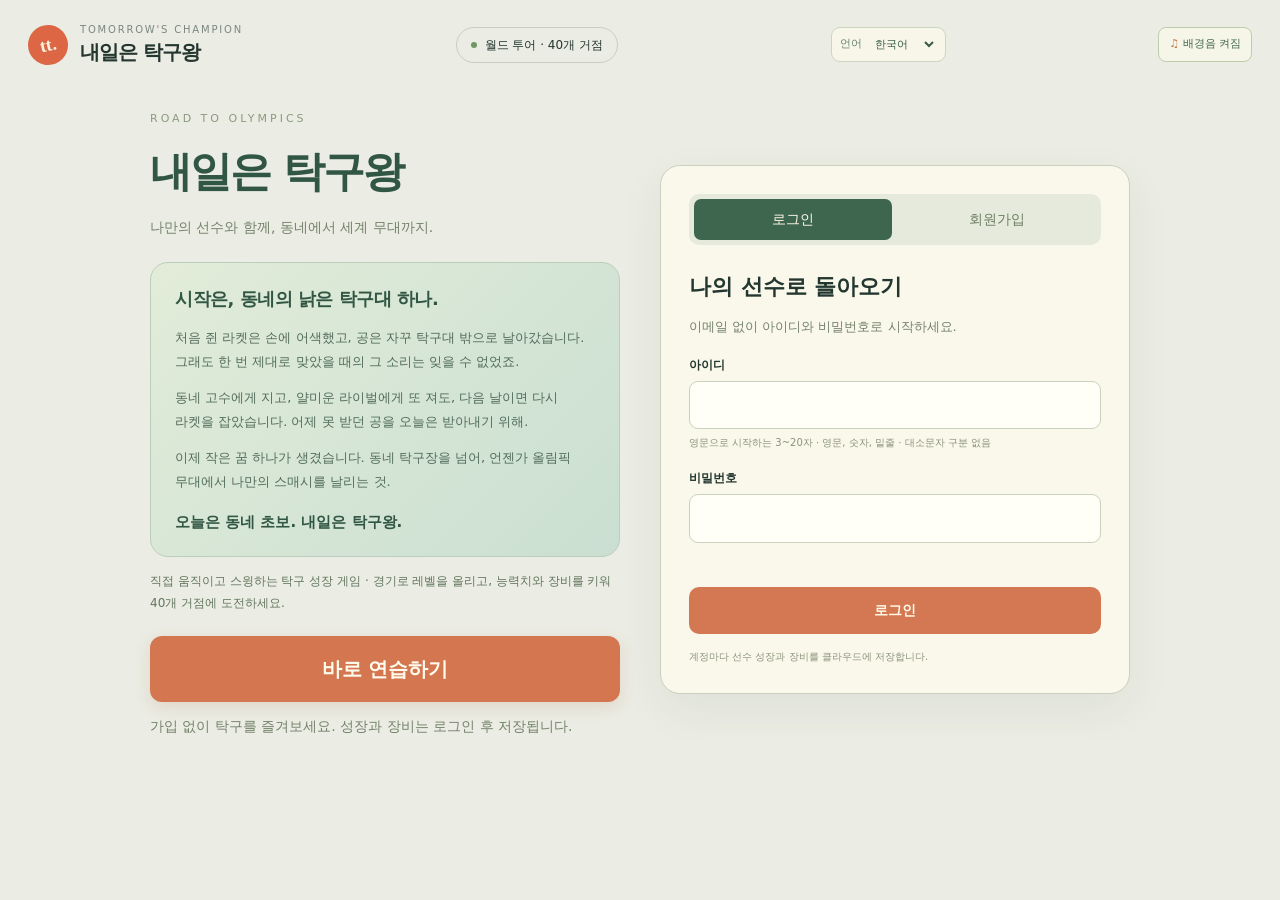
==== index.html @ 510a221e "Restore racket view as default camera" ====
<!doctype html>
<html lang="ko">
<head>
<meta charset="utf-8">
<meta name="viewport" content="width=device-width,initial-scale=1">
<meta name="theme-color" content="#294d3e">
<link rel="icon" type="image/svg+xml" sizes="any" href="./favicon.svg">
<title>내일은 탁구왕 · 동네 탁구클럽</title>
<style>
*{box-sizing:border-box}body{margin:0;background:#ebece3;color:#23362f;font:14px/1.5 system-ui,"Malgun Gothic",sans-serif}button{font:inherit;cursor:pointer}button:focus-visible{outline:3px solid #e89c42;outline-offset:3px}.shell{max-width:1440px;padding:22px 28px;margin:auto}header{display:flex;align-items:center;justify-content:space-between;margin-bottom:18px;gap:14px}.brand{display:flex;align-items:center;gap:12px}.mark{width:40px;height:40px;background:#dd6745;color:#fff5df;border-radius:50%;display:grid;place-items:center;font:900 18px Georgia;transform:rotate(-12deg)}h1{font-size:20px;letter-spacing:-1px;margin:0}.eyebrow{font-size:10px;letter-spacing:.18em;color:#7b877d}.club{border:1px solid #c8cfc0;border-radius:30px;padding:8px 14px;font-size:12px;display:flex;align-items:center;gap:8px}.dot{background:#6e9764;width:6px;height:6px;border-radius:50%}.stage{position:relative;height:min(72vh,770px);min-height:430px;background:#c3cdbf;border-radius:16px;overflow:hidden;box-shadow:0 16px 45px #263d2420;border:1px solid #d5dbca}canvas{display:block;width:100%;height:100%;touch-action:none}.hud{position:absolute;top:23px;left:24px;right:24px;display:flex;justify-content:space-between;align-items:flex-start;pointer-events:none}.location{color:#26382d}.location small{display:block;color:#627366;font-size:10px;letter-spacing:.15em;margin-bottom:4px}.location b{font-size:16px}.view-tag{padding:7px 11px;border-radius:7px;background:#f8f7e8c9;font-size:11px;color:#465649;backdrop-filter:blur(8px)}.scoreboard{position:absolute;top:19px;left:50%;transform:translateX(-50%);display:flex;align-items:center;gap:22px;padding:10px 22px;border:1px solid #ffffff50;background:#203b32e8;border-radius:10px;color:#e9eedc;box-shadow:0 7px 18px #0b211c25;pointer-events:none}.scoreboard small{font-size:9px;letter-spacing:.13em;display:block;color:#b8ccb1}.scoreboard strong{font-size:29px;font-weight:500;letter-spacing:3px;font-variant-numeric:tabular-nums}.scoreboard .opponent{text-align:right}.bottom-hud{position:absolute;bottom:23px;left:24px;right:24px;display:flex;justify-content:space-between;align-items:flex-end;gap:10px;pointer-events:none}.hint-card{background:#f9f6e8e6;border:1px solid #fff9;padding:11px 14px;border-radius:9px;box-shadow:0 3px 18px #273b2010}.hint-card small{display:block;color:#6b7c68;font-size:10px;letter-spacing:.09em}.hint-card b{font-size:13px;font-weight:600}.hints{color:#475a4a;background:#f6f4e3ca;padding:7px 12px;border-radius:7px;font-size:11px}.toolbar{display:flex;justify-content:space-between;gap:18px;align-items:center;margin-top:17px;flex-wrap:wrap}.camera-group{display:flex;align-items:center;gap:13px}.label{color:#7f8b7b;font-size:10px;letter-spacing:.12em}.tabs{display:flex;gap:5px;background:#dfe4d7;padding:4px;border-radius:9px}.tabs button{border:0;border-radius:6px;background:transparent;color:#73826e;font-size:12px;padding:8px 14px}.tabs button.active{color:#f5f4de;background:#304c3c;box-shadow:0 2px 4px #2035211a}.actions{display:flex;gap:8px;align-items:center}.actions button{border:1px solid #c5cebe;padding:9px 14px;border-radius:8px;background:#f3f4e9;color:#40563e;font-size:12px}.actions button.primary{background:#dd704d;color:#fff9e9;border-color:#dd704d;padding:10px 22px}.status{font-size:11px;color:#778773;margin-top:14px;display:flex;justify-content:space-between;gap:10px}.mobile{display:none;gap:8px;margin-top:12px}.mobile button{flex:1;border:1px solid #c5cebe;border-radius:8px;background:#f7f7ea;padding:11px}.error{position:absolute;inset:0;display:grid;place-items:center;background:#e4e6d8;text-align:center;padding:30px}.error[hidden]{display:none}@media(max-width:760px){.shell{padding:12px}.stage{height:66vh;min-height:410px}h1{font-size:17px}.club{font-size:10px;padding:6px 9px}.hud{left:13px;right:13px;top:15px}.location{display:none}.hud{justify-content:flex-end}.scoreboard{left:15px;transform:none;top:14px;gap:13px;padding:7px 13px}.scoreboard strong{font-size:24px}.bottom-hud{left:12px;right:12px;bottom:12px}.hints{display:none}.toolbar{gap:12px}.camera-group{gap:6px}.label{display:none}.tabs button{padding:8px 10px}.actions button{padding:8px 10px}.mobile{display:flex}.status span:last-child{display:none}}

.impact-flash{position:absolute;inset:0;pointer-events:none;background:radial-gradient(ellipse at center,#fff5b900 20%,#fff0ad80 100%);opacity:0}
.impact-label{position:absolute;top:30%;left:50%;transform:translate(-50%,8px) scale(.83);opacity:0;text-align:center;pointer-events:none;white-space:nowrap;transition:opacity .10s,transform .10s cubic-bezier(.2,.9,.2,1.5)}
.impact-label.visible{opacity:1;transform:translate(-50%,0) scale(1)}
.impact-label b{display:block;font-size:27px;font-weight:1000;font-style:italic;letter-spacing:.05em;color:#fff9dc;text-shadow:0 2px 2px #1d342f,2px 0 1px #1d342f,-2px 0 1px #1d342f}
.impact-label span{font-size:11px;padding:3px 10px;border-radius:20px;color:#fbf3d4;background:#233c32cd}
.impact-label.smash b{font-size:38px;color:#ffcf83;text-shadow:0 3px 0 #7e3b2a,2px 0 1px #7e3b2a,-2px 0 1px #7e3b2a,0 0 24px #ffa94e80}
.impact-label.critical b{font-size:40px;color:#fff0a5;text-shadow:0 3px 0 #7e5325,2px 0 1px #7e5325,-2px 0 1px #7e5325,0 0 25px #ffcf64aa}
.impact-label.critical.smash b{font-size:39px}
.audio-strip{display:flex;align-items:center;gap:12px;flex-wrap:wrap;border-top:1px solid #d5dccd;padding-top:12px;margin-top:13px;color:#66765e;font-size:11px}
.audio-strip button{border:1px solid #c4ceba;border-radius:6px;background:#f3f4e6;padding:6px 10px;color:#40583d;font-size:11px}
.audio-strip label{display:flex;align-items:center;gap:7px}.audio-strip input{width:98px;accent-color:#557744}.audio-strip output{width:30px;font-variant-numeric:tabular-nums}
.actions button#smash{color:#ac512e;border-color:#d6ae87;background:#f6e6cd}
.actions button#highFeed[aria-pressed="true"]{background:#d7e4ce;border-color:#799b68}
@media(max-width:760px){.toolbar .actions{flex-wrap:wrap}.impact-label.critical b,.impact-label.critical.smash b{font-size:27px}.impact-label.smash b{font-size:32px}.audio-strip{gap:9px}.audio-strip #soundStatus{display:none}.mobile button{font-size:12px;padding:10px 5px}.audio-strip input{width:80px}}
@media(prefers-reduced-motion:reduce){.impact-label{transition:opacity .1s;transform:translate(-50%,0)}}

.impact-label.finisher b{font-size:clamp(26px,4.4vw,49px);letter-spacing:.025em;color:#fff1ac;text-shadow:0 3px 0 #8f4623,0 0 30px #ffc45bad}.impact-label.winner span{background:#715023ed;color:#fff5c6}.score-pop{animation:score-pop .55s ease-out}@keyframes score-pop{0%{transform:scale(1.4);color:#ffc45b;text-shadow:0 0 20px #ffd76b}100%{transform:scale(1)}}@media(prefers-reduced-motion:reduce){.score-pop{animation:none}}
/* Shot announcements stay outside the court. */
.feedback-strip{position:relative;display:grid;place-items:center;min-height:78px;margin:0 0 12px;border:1px solid #446052;border-radius:12px;background:#203b32;box-shadow:0 4px 14px #203b3212;overflow:hidden}
.feedback-strip .feedback-idle{position:absolute;inset:0;display:grid;place-items:center;padding:8px 14px;color:#c5d4bb;font-size:12px;text-align:center;transition:opacity .10s}
.feedback-strip:has(.impact-label.visible) .feedback-idle{opacity:0}
.feedback-strip .impact-label{position:relative;top:auto;left:auto;width:100%;padding:8px 12px;white-space:normal;transform:translateY(5px) scale(.97);z-index:1}
.feedback-strip .impact-label.visible{transform:translateY(0) scale(1)}
.feedback-strip .impact-label b{font-size:clamp(24px,3.2vw,34px);line-height:1.10}
.feedback-strip .impact-label.smash b,.feedback-strip .impact-label.critical b,.feedback-strip .impact-label.finisher b{font-size:clamp(24px,3.5vw,36px);line-height:1.10}
.feedback-strip .impact-label span{display:block;margin-top:5px;padding:0 4px;background:transparent;color:#f0eed6;font-size:12px;line-height:1.4}
@media(max-width:760px){.feedback-strip{min-height:74px;margin-bottom:10px}.feedback-strip .impact-label span{font-size:11px}}
@media(prefers-reduced-motion:reduce){.feedback-strip .impact-label,.feedback-strip .impact-label.visible{transform:none}.feedback-strip .feedback-idle{transition:none}}
/* Each major event has a distinct palette and a single readable entrance. */
.feedback-strip{--impact-color:#c9e3d0;min-height:88px;isolation:isolate;transition:background .16s,border-color .16s,box-shadow .16s}
.feedback-strip[data-impact=smash]{--impact-color:#ffab59;background:linear-gradient(100deg,#442d23,#36231d 50%,#442d23)}
.feedback-strip[data-impact=critical],.feedback-strip[data-impact=critical-smash],.feedback-strip[data-impact=finisher]{--impact-color:#ffe78e;background:radial-gradient(ellipse at 50% 110%,#79572b,#332b1d 65%)}
.feedback-strip[data-impact=point],.feedback-strip[data-impact=winner]{--impact-color:#fff0a2;background:linear-gradient(105deg,#244f40,#3d5333 50%,#244f40)}
.feedback-strip[data-impact=opponent]{--impact-color:#c5d5dc;background:#293d43}
.feedback-strip[data-impact]{border-color:var(--impact-color);box-shadow:inset 4px 0 var(--impact-color),inset -4px 0 var(--impact-color),0 3px 18px #203b3220}
.feedback-strip::before,.feedback-strip::after{content:'';position:absolute;pointer-events:none;opacity:0;z-index:0}
.feedback-strip::before{top:-50%;bottom:-50%;left:-45%;width:32%;background:linear-gradient(90deg,transparent,#fff7d54d,transparent);transform:skewX(-20deg)}
.feedback-strip::after{height:3px;bottom:0;left:12%;right:12%;background:var(--impact-color);transform-origin:center}
.feedback-strip.burst::before{animation:impact-sweep .55s ease-out both}
.feedback-strip.burst::after{animation:impact-underline .65s ease-out both}
.feedback-strip .impact-label.smash b,.feedback-strip .impact-label.critical b,.feedback-strip .impact-label.finisher b,.feedback-strip .impact-label.point b{font-size:clamp(25px,4vw,44px);font-weight:1000;letter-spacing:.035em}
.feedback-strip[data-impact] .impact-label b{color:var(--impact-color);text-shadow:0 3px 0 #171f19,0 0 22px color-mix(in srgb,var(--impact-color) 35%,transparent)}
.feedback-strip[data-impact=winner] .impact-label b{letter-spacing:.065em}
.feedback-strip .impact-label span{font-size:12px;font-weight:600;letter-spacing:.015em}
.scoreboard[data-result=you]{border-color:#ffe191;box-shadow:0 0 0 2px #ffe19155,0 0 26px #ffdc6b55}
.scoreboard[data-result=opponent]{border-color:#acc8d7}
@keyframes impact-sweep{0%{opacity:0;transform:translateX(0) skewX(-20deg)}20%{opacity:1}100%{opacity:0;transform:translateX(500%) skewX(-20deg)}}
@keyframes impact-underline{0%{opacity:.9;transform:scaleX(.08)}45%{opacity:1;transform:scaleX(1)}100%{opacity:0;transform:scaleX(1)}}
@media(max-width:760px){.feedback-strip{min-height:82px}.feedback-strip .impact-label span{font-size:11px}.feedback-strip .impact-label.smash b,.feedback-strip .impact-label.critical b,.feedback-strip .impact-label.finisher b,.feedback-strip .impact-label.point b{font-size:clamp(24px,6.7vw,32px)}}
@media(prefers-reduced-motion:reduce){.feedback-strip{transition:none}.feedback-strip.burst::before,.feedback-strip.burst::after{animation:none}.scoreboard[data-result=you]{box-shadow:0 0 0 2px #ffe19155}}
.audio-cues{display:flex;gap:5px;flex-wrap:wrap}.audio-strip .audio-cues button{padding:5px 8px;background:#e6ecdd;border-color:#bdcbb2}.audio-cues button[data-sound=smash]{color:#944b25}.audio-cues button[data-sound=critical],.audio-cues button[data-sound=criticalSmash]{color:#806022}.audio-cues button[data-sound=point],.audio-cues button[data-sound=winner]{color:#2f6447}
.feedback-strip[data-impact=center]{--impact-color:#b9f1d7;background:#21483b}.feedback-strip[data-impact=edge]{--impact-color:#d5d9d1;background:#333d38}.audio-cues button[data-sound=center]{color:#286349}.audio-cues button[data-sound=edge]{color:#697267}
.shot-controls{display:flex;align-items:center;gap:14px;flex-wrap:wrap;margin-top:13px;padding:10px 12px;border:1px solid #cdd6c5;border-radius:9px;background:#e4e9dd;color:#4c6148;font-size:11px}.course-control{display:flex;align-items:center;gap:10px}.course-buttons{display:flex;gap:4px}.course-buttons button{padding:7px 10px;border:1px solid #bbcbb0;border-radius:6px;color:#50664a;background:#f5f6eb;font-size:12px}.course-buttons button.active{color:#fff7df;background:#365d43;border-color:#365d43}.course-buttons kbd{font:10px system-ui;opacity:.65;margin-left:4px}.footing-status{padding:5px 8px;border-radius:5px;background:#d5e1cb;white-space:nowrap}.footing-status[data-grade=adjusting]{background:#eaddbc;color:#805f32}.footing-status[data-grade=unstable]{background:#e7cdbb;color:#8b5037}.shot-controls output{font-size:11px;color:#6c7d61}
@media(max-width:760px){.shot-controls{gap:8px;padding:9px}.course-control{width:100%;justify-content:space-between;gap:6px}.course-buttons button{padding:8px}.course-control>span{font-size:10px}.shot-controls output{flex:1;font-size:10px}}
.shot-controls .enemy-return-status{padding:5px 8px;border-radius:5px;background:#dbe3d4;color:#5b7152;white-space:nowrap}.shot-controls .enemy-return-status[data-chance=true]{background:#e9dbb6;color:#896029}
/* Keep match and camera controls above the court, within the initial view. */
.toolbar{margin:0 0 12px;padding:10px 12px;border:1px solid #c5cebe;border-radius:10px;background:#f3f4e9;gap:10px 16px}.camera-group{min-width:0;flex-wrap:wrap;gap:8px}.tabs{flex-wrap:wrap}.actions{flex-wrap:wrap}.actions button{min-height:40px}.actions button.primary{white-space:nowrap;box-shadow:0 3px 8px #a6462426}.stage{height:clamp(300px,calc(100dvh - 330px),770px);min-height:300px}
@media(max-width:760px){.toolbar{align-items:stretch;padding:8px;gap:8px}.camera-group,.toolbar .actions{width:100%}.tabs{width:100%;display:grid;grid-template-columns:repeat(4,minmax(0,1fr))}.tabs button{padding:8px 3px;font-size:11px}.toolbar .actions{gap:6px}.actions button#play{order:-1;flex:1 0 100%;min-height:43px}.actions button{flex:1 1 auto;padding:8px}.stage{height:clamp(280px,calc(100dvh - 390px),600px);min-height:280px}}
@media(max-width:380px){.tabs{grid-template-columns:repeat(2,minmax(0,1fr))}}
.career{margin:0 0 12px;background:#f8f6e9;border:1px solid #c9d0bd;border-radius:12px;padding:12px 16px}.career-head{display:flex;gap:16px;align-items:center;flex-wrap:wrap}.career-head>div:first-child{display:flex;align-items:center;gap:10px;flex-wrap:wrap}.career-head small{font-size:9px;letter-spacing:.12em;color:#7c886c}.career-head strong{font-size:22px;color:#36563d}.career-head span{font-size:12px}.career-xp{flex:1;min-width:120px;max-width:260px;font-size:10px;color:#637356}.career-xp progress{display:block;width:100%;height:8px;accent-color:#5b8451}.career-head button{margin-left:auto;background:#365c43;color:#fff8e1;border:0;border-radius:8px;padding:11px 18px;font-weight:650}.career summary{cursor:pointer;font-size:12px;color:#52674b;margin-top:8px}.career-body{padding-top:10px}.career-rules,.career-body p{font-size:12px;color:#66745c}.career-choice{display:flex;gap:10px;align-items:center;flex-wrap:wrap;font-size:12px}.career-choice select{font:inherit;border:1px solid #bfcbb3;border-radius:6px;padding:7px;background:#fffdf1;color:#37533b}.career-stats{display:grid;grid-template-columns:repeat(3,minmax(0,1fr));gap:10px;margin-top:12px}.career-stat{display:flex;align-items:center;gap:10px;padding:12px;border:1px solid #ced9c1;border-radius:9px;background:#ecf0e2}.career-stat>div{flex:1}.career-stat b{display:block;font-size:13px}.career-stat small{display:block;font-size:10px;color:#67795c}.career-stat strong{font-size:22px}.career-stat button{background:#456f4a;color:white;border:0;border-radius:6px;padding:8px;white-space:nowrap}.career button:disabled{opacity:.45;cursor:default}.career-road{list-style:none;padding:0;display:grid;grid-template-columns:repeat(8,minmax(0,1fr));gap:5px;margin:12px 0}.career-road li{padding:9px 5px;border-radius:6px;background:#dce8d2;text-align:center;font-size:11px}.career-road small{display:block;font-size:10px}.career-road [data-state=locked]{background:#e8e8df;color:#959b8e}.career-road [data-state=current]{background:#3f6245;color:#fff8df}.career-result{border-left:3px solid #c68e42;padding:10px 12px;background:#f3e5be;border-radius:4px;font-size:13px;font-weight:600}.career-result[hidden]{display:none}#careerSave{display:block;margin-top:6px;font-size:10px;color:#758469}#careerSave[data-ok=false]{color:#a25a36}
@media(max-width:760px){.career{padding:10px}.career-head{gap:8px}.career-head>div:first-child{width:100%;gap:8px}.career-head small{display:none}.career-head strong{font-size:19px}.career-head button{padding:9px 12px;font-size:12px}.career-stats{grid-template-columns:1fr;gap:6px}.career-stat{padding:8px}.career-road{grid-template-columns:repeat(4,minmax(0,1fr))}}
</style>
<link rel="stylesheet" href="./world-map.css"><link rel="stylesheet" href="./club-auth.css">
</head>
<body><main class="shell">
<header><div class="brand"><div class="mark">tt.</div><div><div class="eyebrow">TOMORROW'S CHAMPION</div><h1>내일은 탁구왕</h1></div></div><div class="club"><i class="dot"></i> 월드 투어 · 40개 거점</div></header>
<section id="career" class="career" aria-label="선수 성장과 대회"></section>
<section id="worldHub" class="world-hub" aria-label="올림픽을 향한 월드맵"></section>
<div id="arena" hidden>
<div class="toolbar"><div class="camera-group"><span class="label">CAMERA</span><div class="tabs"><button data-view="pov" class="active">1 라켓 시점</button><button data-view="follow">2 선수 뒤</button><button data-view="side">3 측면</button><button data-view="top">4 전체 보기</button></div></div><div class="actions"><button id="reset">시점 초기화</button><button id="swing">스윙 <span style="opacity:.6">SPACE</span></button><button id="smash" title="Shift + SPACE">스매시 ⇧ SPACE</button><button id="highFeed" aria-pressed="false">높은 공 연습</button><button id="play" class="primary">자유 연습 시작</button></div></div>
<div id="bossTactic" class="boss-tactic" role="status" hidden></div><div class="feedback-strip"><span class="feedback-idle" aria-hidden="true">타격 피드백 · 타이밍을 맞춰 공을 받아보세요</span><div class="impact-label" id="impactLabel" aria-live="polite"><b></b><span></span></div></div>
<div id="courtFrame" class="court-frame-slot"><section class="stage" id="stage"><canvas id="game" aria-label="자유롭게 시점을 바꿀 수 있는 3D 탁구클럽"></canvas>
<div class="impact-flash" id="impactFlash"></div><div class="hud"><div class="location"><small>YOUR JOURNEY STARTS HERE</small><b>오늘도, 한 게임.</b></div><div class="view-tag" id="cameraLabel">라켓 시점</div></div>
<div class="scoreboard"><div><small>YOU</small><span>나의 선수</span></div><strong id="score">0 : 0</strong><div class="opponent"><small>PARTNER</small><span>연습 상대</span></div></div>
<div class="bottom-hud"><div class="hint-card"><small id="phase">READY TO RALLY</small><b id="message">월드맵에서 상대를 골라 도전하세요.</b></div><div class="hints">드래그로 둘러보기 · 휠로 줌</div></div><div class="error" id="error" hidden></div>
</section></div>
<div class="court-controls"><div class="shot-controls"><div class="course-control"><span>코스 · 내 선수 기준</span><div class="course-buttons" role="group" aria-label="타구 코스 선택"><button data-course="-1" aria-pressed="false">↖ 왼쪽 <kbd>J</kbd></button><button data-course="0" class="active" aria-pressed="true">↑ 가운데 <kbd>K</kbd></button><button data-course="1" aria-pressed="false">↗ 오른쪽 <kbd>L</kbd></button></div></div><div class="stroke-control"><span>구질 선택</span><div class="course-buttons" role="group" aria-label="구질 선택"><button data-stroke="drive" class="active" aria-pressed="true">드라이브 <kbd>Z</kbd></button><button data-stroke="cut" aria-pressed="false">커트 <kbd>X</kbd></button></div></div><div class="serve-control"><span id="serveStatus">경기 서브 · 2점마다 교대</span><div class="course-buttons" role="group" aria-label="서브 길이 선택"><button data-serve="short" class="active" aria-pressed="true">짧은 서브 <kbd>C</kbd></button><button data-serve="deep" aria-pressed="false">깊은 서브 <kbd>V</kbd></button></div></div><span class="footing-status" id="footingStatus">발 디딤 · 안정</span><output class="enemy-return-status" id="enemyReturnStatus">상대 리턴 · 대기</output><output id="spinRead" class="spin-read" data-spin="flat" role="status">오는 공의 구질을 보고 리턴하세요.</output><output id="shotResult">안정된 발 디딤은 정확도와 힘을 높입니다.</output></div>
<div class="mobile touch-deck"><div id="touchStick" class="touch-stick" role="group" aria-label="앞뒤와 좌우 이동"><span class="stick-arrow up">▲</span><span class="stick-arrow left">◀</span><span class="stick-arrow right">▶</span><span class="stick-arrow down">▼</span><span id="touchStickKnob" class="stick-knob"></span></div><span class="touch-move-label">이동</span><div class="touch-hit-buttons"><button id="mobileSwing" class="touch-swing">🏓 <span>스윙</span></button><button id="mobileSmash" class="touch-smash">⚡ <span>스매시</span></button></div></div></div>
<details class="court-settings"><summary>🔊 음량 · 조작 안내</summary><div class="court-settings-panel"><div class="audio-strip"><button id="soundToggle" aria-pressed="true">소리 켜짐</button><label for="volume">음량 <input id="volume" type="range" min="0" max="100" value="72"></label><output id="volumeValue" for="volume">72%</output><button id="soundPreview">효과음 순서대로 듣기</button><div class="audio-cues" role="group" aria-label="효과음 개별 미리듣기"><button data-sound="center" data-sound-label="중앙 정타 · 단단하고 또렷한 타격음">중앙 정타</button><button data-sound="edge" data-sound-label="끝 빗맞음 · 얇고 거친 소리">끝 빗맞음</button><button data-sound="smash" data-sound-label="스매시 · 묵직한 파열음">스매시</button><button data-sound="critical" data-sound-label="크리티컬 · 선명한 정타음">크리티컬</button><button data-sound="criticalSmash" data-sound-label="크리티컬 스매시 · 충격 + 정타">크리티컬 스매시</button><button data-sound="point" data-sound-label="득점 · 상승 멜로디">득점</button><button data-sound="winner" data-sound-label="결정타 득점 · 승리 팡파르">결정타 득점</button></div><span id="soundStatus" aria-live="polite">스매시 · 크리티컬 · 득점</span></div><div class="status"><span>WASD / 방향키 이동 · SPACE 자동 포핸드·백핸드 · J/K/L 코스 · Z 드라이브 / X 커트 · C/V 서브 길이 · Shift + SPACE 스매시 · 1–4 시점 전환</span><span id="venueCode">LOCAL CLUB / COURT 01</span></div></div></details>
</div>
</main><script src="./club-locales.js"></script><script src="./club-i18n.js"></script><script src="./club-audio.js"></script><script src="./club-music.js"></script><script src="./club-config.js"></script><script src="./club-auth.js"></script><script src="./club-boot.js"></script></body></html>
---- world-map.css ----
/* Campaign world: an explorable route from the neighbourhood to the Olympics. */
[hidden]{display:none!important}
.career-nav{display:flex;gap:7px;margin-left:auto;flex-wrap:wrap}
.career-head .career-nav button{margin:0;padding:9px 14px;font-size:12px}
.career-head .career-nav button:first-child{background:#e0e8d5;color:#3c5c42}
.career-head .career-nav button:nth-child(2){background:#ece4cc;color:#6c5a3c}
.world-hub{margin:16px 0 22px}
.world-title{display:flex;justify-content:space-between;align-items:flex-end;gap:16px;margin-bottom:14px}
.world-title small{font-size:11px;color:#7c896e;letter-spacing:.04em}
.world-title h2{font-size:29px;letter-spacing:-1.5px;margin:2px 0;color:#2b4938}
.world-title p{margin:4px 0 0;font-size:12px;color:#758268}
.world-tools{display:flex;gap:6px;align-items:center;flex-shrink:0}
.world-tools button{background:#f8f7e9;border:1px solid #c9d2bd;border-radius:7px;min-height:36px;min-width:34px;color:#456344;padding:6px 9px}
.world-tools output{font-size:11px;min-width:34px;text-align:center}
.campaign-layout{display:grid;grid-template-columns:minmax(0,1fr) 340px;gap:16px;align-items:start}
.world-viewport{height:clamp(420px,calc(100dvh - 250px),780px);overflow:auto;border:1px solid #b7c9b8;border-radius:18px;background:#dce7df;box-shadow:inset 0 0 40px #3d604018;cursor:grab;touch-action:none;scrollbar-color:#93ad94 #d4dfcf;scrollbar-width:thin;position:relative}
.world-viewport.dragging{cursor:grabbing;user-select:none}
#worldSpace{position:relative}
#worldBoard{position:absolute;width:1900px;height:1060px;transform-origin:0 0}
.world-art{position:absolute;inset:0;pointer-events:none;font-family:system-ui,"Malgun Gothic",sans-serif}
.world-node{position:absolute;transform:translate(-50%,-50%);width:104px;border:0;background:transparent;color:#435b42;display:flex;align-items:center;flex-direction:column;padding:0;gap:2px;z-index:1;cursor:pointer}
.node-medal{display:grid;place-items:center;width:48px;height:48px;background:#fff9dc;border:3px solid #779363;border-radius:50%;box-shadow:0 5px 0 #64834b55,0 8px 14px #324e3029;font-size:23px;color:#4a7343}
.world-node b{font-size:12px;padding:1px 6px;border-radius:4px;background:#f7f4dfd9}
.world-node small{font-size:11px;white-space:nowrap;background:#f7f4dfeb;border-radius:4px;padding:2px 6px}
.world-node.boss .node-medal{width:58px;height:58px;border-radius:15px;background:#f2d187;border-color:#ab7c3f;color:#8f571f}
.world-node[data-state=locked]{color:#697b6d}
.world-node[data-state=locked] .node-medal{border-color:#a4b0a0;background:#cbd4c4;box-shadow:0 4px 0 #8c9d8355;color:#8c9a88;font-size:35px}
.world-node[data-state=locked] small{background:#e5e9dbce}
.world-node[data-state=cleared] .node-medal{background:#477653;border-color:#315d40;color:#fff7dc}
.world-node[aria-pressed=true] .node-medal{outline:4px solid #fff5c9;outline-offset:4px;box-shadow:0 0 0 9px #d0994b88,0 8px 20px #435e3c44}
.world-node[data-state=open] .node-medal{border-color:#d08935;background:#fff0bc}
.world-node:focus-visible{outline:0}
.world-node:focus-visible .node-medal{outline:4px solid #e0883e;outline-offset:7px}
.campaign-aside{border:1px solid #cbd5c0;background:#f8f6e9;border-radius:13px;padding:14px;box-shadow:0 7px 25px #3451370a}
.campaign-tabs{display:grid;grid-template-columns:repeat(3,1fr);gap:4px;padding:4px;background:#e2e8d9;border-radius:8px;margin-bottom:18px}
.campaign-tabs button{font:inherit;font-size:12px;border:0;padding:8px 3px;background:transparent;border-radius:5px;color:#738168}
.campaign-tabs [aria-selected=true]{background:#3d6046;color:#fff5df}
.campaign-aside h3{font-size:22px;letter-spacing:-.8px;line-height:1.3;margin:10px 0}
.node-code{font-size:10px;letter-spacing:.11em;color:#a3773e;font-weight:700}
.campaign-aside p{font-size:12px;line-height:1.65;color:#72806a}
.node-opponent{background:#e4ebdb;border-radius:8px;padding:14px;font-size:13px;font-weight:650;color:#456446;margin:18px 0}
.node-reward{padding:10px 12px;border:1px solid #e1c895;background:#f2e7c8;border-radius:7px;color:#90703c;font-size:12px}
.node-start{width:100%;border:0;background:#d67b49;color:#fff7e4;padding:13px;border-radius:8px;font-weight:700;min-height:46px;margin:8px 0}
.campaign-aside button:disabled{opacity:.45;cursor:default}
.world-caption{font-size:10px!important;color:#8a937f!important}
.campaign-aside .career-stats{display:grid;grid-template-columns:1fr;gap:8px}
.campaign-aside .career-stat{gap:8px;padding:11px}
.skill-branch{margin:16px 0}
.skill-branch h4{font-size:10px;letter-spacing:.08em;color:#879372;margin:8px 0}
.skill-card{display:flex;align-items:center;gap:9px;border:1px solid #d4dcc9;background:#edeedf;border-radius:8px;padding:10px;position:relative;margin:7px 0}
.skill-card+.skill-card{margin-top:17px}
.skill-card+.skill-card:before{content:"↓";position:absolute;top:-19px;left:23px;font-size:12px;color:#8c9e7d}
.skill-icon{display:grid;place-items:center;flex-shrink:0;background:#d5dfc8;width:29px;height:29px;border-radius:7px;color:#5d7d48;font-size:20px}
.skill-card>div{flex:1}
.skill-card b{font-size:12px}
.skill-card b small{font-size:10px;color:#889479;margin-left:5px}
.skill-card p{font-size:10px;margin:3px 0}
.skill-card>div>small{font-size:9px;color:#8c977e}
.skill-card button{border:0;background:#496f49;color:#fff8e4;font-size:18px;border-radius:6px;width:30px;height:32px;flex-shrink:0}
.skill-card[data-learned=true]{border-color:#94af7c;background:#e4ecd8}
.campaign-aside .career-result{margin-top:18px;font-size:12px;line-height:1.7}
@media(max-width:1000px){.campaign-layout{grid-template-columns:minmax(0,1fr) 300px}.campaign-aside{padding:10px}.career-head .career-nav button{padding:8px 10px}}
@media(max-width:760px){.world-title{align-items:flex-start;flex-direction:column;gap:10px}.world-title h2{font-size:24px}.campaign-layout{grid-template-columns:1fr}.world-viewport{height:430px;min-height:320px}.campaign-aside{padding:12px}.career-nav{width:100%;margin:0;display:grid;grid-template-columns:1fr 1fr 1.5fr}.career-head .career-nav button{width:100%;font-size:11px;padding:9px 4px}.world-title p{font-size:11px}}
@media(prefers-reduced-motion:reduce){.world-viewport{scroll-behavior:auto}}

/* Prize money and equipment shop. */
.career-wallet{display:inline-flex;align-items:center;padding:7px 10px;border-radius:7px;background:#efe1b8;color:#85622f;font-weight:700;font-variant-numeric:tabular-nums;white-space:nowrap}
.career-head .career-nav button#shopHome{background:#e9d6a8;color:#79542b}
.campaign-tabs{grid-template-columns:repeat(4,minmax(0,1fr))}
.campaign-tabs button{font-size:11px;white-space:nowrap}
.equipped-list{display:grid;grid-template-columns:1fr 1fr;gap:5px;padding:9px;background:#e7ecdd;border-radius:8px;margin:10px 0}
.equipped-list span{font-size:10px;color:#526b49}
.equipped-list small{display:block;font-size:9px;color:#8a967c}
.shop-categories{display:flex;gap:4px;flex-wrap:wrap;margin:14px 0 10px}
.shop-categories button{border:1px solid #cbd5bf;background:#f5f4e4;color:#718363;border-radius:6px;padding:7px 8px;font-size:11px}
.shop-categories button[aria-pressed=true]{background:#45664a;color:#fff6dd;border-color:#45664a}
.shop-items{display:grid;gap:8px}
.shop-item{display:grid;grid-template-columns:48px minmax(0,1fr);gap:8px 10px;align-items:center;padding:11px;border:1px solid #d6dbc7;border-radius:9px;background:#f1f1e3}
.shop-item>div:nth-child(2){min-width:0}
.shop-item b{font-size:12px;color:#3e5a40}
.shop-item p{margin:3px 0;font-size:10px}
.shop-item strong{font-size:11px;color:#997238}
.shop-item>button{grid-column:1/-1;border:0;border-radius:6px;background:#52784e;color:#fff5dd;font-size:11px;padding:8px;min-height:34px}
.item-swatch{position:relative;width:44px;height:44px;justify-self:center;background:var(--item-color);border:2px solid #fff7de;box-shadow:0 3px 6px #3e583526}
.item-swatch.clothes{clip-path:polygon(28% 5%,40% 0,60% 0,72% 5%,100% 25%,83% 45%,75% 38%,78% 100%,22% 100%,25% 38%,17% 45%,0 25%);border:0}
.item-swatch.clothes:after{content:"7";position:absolute;inset:8px 0 0;text-align:center;font-size:22px;font-weight:800;color:var(--item-accent)}
.item-swatch.headband{height:18px;transform:rotate(-12deg);border-radius:6px}
.item-swatch.shoes{height:26px;margin-top:12px;border-radius:13px 9px 7px 7px;border-bottom:6px solid var(--item-accent);transform:rotate(-10deg)}
.item-swatch.racket{width:29px;height:33px;margin-bottom:10px;border-radius:50%;border-color:var(--item-accent)}
.item-swatch.racket:after{content:"";position:absolute;width:8px;height:17px;background:var(--item-accent);bottom:-15px;left:9px;border-radius:0 0 3px 3px}
.item-swatch.ball{width:29px;height:29px;border-radius:50%;box-shadow:inset -4px -4px 5px #80693420,0 3px 7px #4c643020}
#shopNotice{font-size:11px;color:#7b713f;min-height:18px}
@media(max-width:760px){.career-nav{grid-template-columns:1fr 1fr 1fr 1.5fr}.career-wallet{font-size:11px;margin-left:auto}.shop-items{grid-template-columns:repeat(2,minmax(0,1fr))}.shop-item{grid-template-columns:1fr;align-content:start}.shop-item>div:nth-child(2){text-align:center}.shop-item>button{align-self:end}.shop-item b{font-size:11px}.shop-categories button{flex:1;padding:8px 3px}}

/* Equipment grades and option comparisons. */
.item-grade{display:inline-block!important;width:max-content;padding:2px 6px;margin:0 4px 5px 0;border-radius:4px;font-size:9px!important;line-height:1.4;font-weight:750;letter-spacing:.02em;background:#e1e5dc;color:#6b7964}
.item-grade[data-grade=uncommon]{background:#d6e8d8;color:#367346}
.item-grade[data-grade=rare]{background:#d7e4f1;color:#3c679a}
.item-grade[data-grade=epic]{background:#e8dcf0;color:#81529e}
.shop-item[data-grade=uncommon]{border-color:#a4c6a9}
.shop-item[data-grade=rare]{border-color:#96b6d7;background:#edf2ed}
.shop-item[data-grade=epic]{border-color:#b99acb;background:#f0eaf1;box-shadow:inset 3px 0 0 #b18bc5}
.shop-item b{display:block}
.shop-item .item-effects{font-size:11px;color:#496844;font-weight:600;line-height:1.6}
.gear-comparison{margin:6px 0 8px;font-size:10px;line-height:1.6;color:#89917e}
.gear-comparison small{display:block;font-size:9px;color:#8a937e}
.gear-comparison span{display:block}
.gear-comparison [data-change=up]{color:#4e8155}
.gear-comparison [data-change=down]{color:#b16b4e}
.equipped-list>div{min-width:0;font-size:10px;color:#526b49}
.equipped-list>div>span:last-child{display:block}
.equipped-list .item-grade{margin:3px 0}
.gear-bonus-summary{padding:9px 10px;border:1px solid #cad6b9;border-radius:7px;background:#e4edd9;font-size:11px;line-height:1.7;color:#4b6b43}
.grade-guide{font-size:10px!important;letter-spacing:.04em;color:#7c7f70!important}

/* Full world overview with a sliding information drawer. */
body[data-surface=map] .shell{max-width:1720px;padding-top:14px;padding-bottom:14px}
body[data-surface=map] header{margin-bottom:12px}
.world-hub{margin-bottom:0}
.campaign-layout{display:block;position:relative}
.world-viewport{width:100%;min-height:0;height:calc(100dvh - 260px);max-height:none}
#worldSpace{margin-left:auto;margin-right:auto}
.world-tools{flex-wrap:wrap;justify-content:flex-end}
.world-tools #mapPanel{background:#3e6248;color:#fff5dc;border-color:#3e6248}
.world-tools #mapFit{background:#e4ead7;color:#456044;font-weight:650}
.world-node small{font-size:14px}
.world-node b{font-size:16px}
.world-viewport[data-overview=true] .world-node small{display:none}
.world-viewport[data-overview=true] .world-node b{font-size:22px}
.campaign-aside{position:fixed;right:12px;top:12px;bottom:12px;width:390px;max-width:calc(100vw - 24px);z-index:102;overflow-y:auto;overscroll-behavior:contain;border-radius:15px;padding:16px;box-shadow:-12px 0 45px #213b2c33;transform:translateX(calc(100% + 24px));visibility:hidden;pointer-events:none;transition:transform .28s cubic-bezier(.22,.75,.25,1),visibility 0s .28s}
.world-hub.drawer-open .campaign-aside{transform:translateX(0);visibility:visible;pointer-events:auto;transition-delay:0s}
.drawer-header{display:flex;align-items:center;justify-content:space-between;gap:12px;margin-bottom:15px}
.drawer-header b{font-size:13px;color:#56704e}
.drawer-header button{border:1px solid #c7d1bb;background:#e7ecdc;border-radius:7px;color:#607452;font-size:12px;padding:7px 10px;min-height:35px}
.drawer-backdrop{position:fixed;inset:0;z-index:101;border:0;background:#1d352721;opacity:0;visibility:hidden;pointer-events:none;transition:opacity .28s,visibility 0s .28s;cursor:default}
.world-hub.drawer-open .drawer-backdrop{opacity:1;visibility:visible;pointer-events:auto;transition-delay:0s}
body.map-drawer-open{overflow:hidden}
@media(max-width:1000px){.campaign-layout{display:block}}
@media(max-width:760px){body[data-surface=map] .shell{padding:10px}.world-title{gap:7px;margin-bottom:9px}.world-title h2{font-size:22px}.world-title small{display:none}.world-tools{width:100%;justify-content:flex-start;gap:5px}.world-tools button{font-size:11px;padding:5px 8px;min-height:33px}.world-viewport{min-height:0}.campaign-aside{right:8px;top:8px;bottom:8px;width:390px;max-width:calc(100vw - 16px);padding:13px}.campaign-aside .shop-items{grid-template-columns:1fr}.campaign-aside .shop-item{grid-template-columns:48px minmax(0,1fr)}.campaign-aside .shop-item>div:nth-child(2){text-align:left}}
@media(prefers-reduced-motion:reduce){.campaign-aside,.drawer-backdrop{transition:none}}

/* Player marker and campaign travel. */
.world-player{position:absolute;width:72px;height:100px;padding:0;border:0;background:none;z-index:5;transform:translate(-50%,-100%) scale(var(--player-scale,1));transform-origin:50% 100%;cursor:pointer;filter:drop-shadow(0 3px 2px #314a3920)}
.player-tag{position:absolute;left:50%;top:-21px;transform:translateX(-50%);white-space:nowrap;border:2px solid #fff4d0;background:#365d43;color:#fff6df;border-radius:6px;padding:2px 7px;font-size:14px;font-weight:750;line-height:1.35;box-shadow:0 3px 7px #324f3533}
.map-avatar{display:block;width:72px;height:100px;transform-origin:50% 100%}
.map-figure{display:block;width:100%;height:100%;transform:scaleX(var(--map-facing,1));overflow:visible}
.map-leg,.map-arm{transform-box:fill-box;transform-origin:50% 0}
.world-player.walking .map-avatar{animation:map-walk-bob .32s ease-in-out infinite}
.world-player.walking .leg-left,.world-player.walking .arm-right{animation:map-limb-step .32s ease-in-out infinite alternate}
.world-player.walking .leg-right,.world-player.walking .arm-left{animation:map-limb-step .32s ease-in-out infinite alternate-reverse}
.world-player.arrived .map-avatar{animation:map-arrival-bounce .55s ease-out}
.world-player:focus-visible{outline:3px solid #e0a34e;outline-offset:5px;border-radius:12px}
.world-node.player-arrival .node-medal{animation:map-node-arrival .8s ease-out}
.map-journey-notice{position:absolute;top:14px;left:50%;transform:translate(-50%,-7px);width:max-content;max-width:calc(100% - 24px);text-align:center;padding:10px 17px;border-radius:30px;background:#365c45ed;color:#fff3cf;border:1px solid #f3dd9b;box-shadow:0 5px 20px #244a3433;font-size:13px;font-weight:650;z-index:6;pointer-events:none;opacity:0;visibility:hidden;transition:opacity .2s,transform .2s,visibility .2s}
.map-journey-notice.visible{opacity:1;visibility:visible;transform:translate(-50%,0)}
#journeyTrail{filter:drop-shadow(0 0 5px #ffe29f)}
@keyframes map-walk-bob{0%,100%{transform:translateY(0) rotate(-2deg)}50%{transform:translateY(-6px) rotate(2deg)}}
@keyframes map-limb-step{from{transform:rotate(-16deg)}to{transform:rotate(16deg)}}
@keyframes map-arrival-bounce{0%,100%{transform:translateY(0)}40%{transform:translateY(-15px)}70%{transform:translateY(-3px)}}
@keyframes map-node-arrival{0%{box-shadow:0 0 0 0 #efc162bb}60%{box-shadow:0 0 0 24px #efc16200;transform:scale(1.15)}100%{box-shadow:0 0 0 30px #efc16200;transform:scale(1)}}
@media(max-width:760px){.map-journey-notice{font-size:11px;padding:8px 11px}}
@media(prefers-reduced-motion:reduce){.world-player .map-avatar,.world-player .map-leg,.world-player .map-arm,.world-node.player-arrival .node-medal{animation:none!important}.map-journey-notice{transition:none}}

/* Region opening and player celebrations. */
.world-art g[data-locked=true]{opacity:.40}
.world-art g[data-locked=false]{opacity:1}
.world-art .region-unlocking{animation:region-reveal 1.6s ease-out}
.world-art .region-unlocking>rect{stroke:#f4c45d;stroke-width:9}
.new-region-banner{position:absolute;z-index:8;top:18px;left:50%;width:min(430px,calc(100% - 30px));padding:18px 35px;text-align:center;border:2px solid #f3d17b;border-radius:13px;background:linear-gradient(115deg,#345e48,#54764a,#345e48);box-shadow:0 10px 35px #31523844;pointer-events:none;opacity:0;visibility:hidden;transform:translate(-50%,-18px) scale(.92);transition:opacity .3s,transform .4s,visibility .3s;color:#fff0bc;overflow:hidden}
.new-region-banner.visible{opacity:1;visibility:visible;transform:translate(-50%,0) scale(1)}
.new-region-banner small{display:block;font-size:10px;letter-spacing:.25em;color:#e6cc81}
.new-region-banner strong{display:block;font-size:30px;letter-spacing:-1px;margin:5px}
.new-region-banner span{display:block;font-size:12px;color:#e2e8c5}
.new-region-banner i{position:absolute;right:14px;top:10px;font-size:35px;color:#f0ca6c;animation:region-star 1s ease-in-out infinite alternate}
.region-unlock .map-journey-notice{top:156px}
.world-player.celebrating .map-avatar{animation:region-player-cheer .6s ease-in-out infinite}
.world-player.celebrating .arm-left{transform:rotate(125deg)}
.world-player.celebrating .arm-right{transform:rotate(-125deg)}
@keyframes region-reveal{0%{opacity:.12;filter:brightness(1.8)}45%{opacity:1;filter:brightness(1.25)}100%{opacity:1;filter:brightness(1)}}
@keyframes region-player-cheer{0%,100%{transform:translateY(0) rotate(-4deg)}45%{transform:translateY(-20px) rotate(4deg)}}
@keyframes region-star{from{transform:rotate(-15deg) scale(.8);opacity:.6}to{transform:rotate(15deg) scale(1.1);opacity:1}}
/* Full size character dressing room. */
.avatar-dialog{width:min(960px,calc(100vw - 28px));max-height:calc(100dvh - 28px);border:1px solid #c0cdb4;border-radius:18px;padding:22px;background:#f6f4e6;color:#36513c;box-shadow:0 20px 85px #162d3155;overflow:auto}
.avatar-dialog::backdrop{background:#142c2580;backdrop-filter:blur(5px)}
.avatar-dialog-head{display:flex;justify-content:space-between;align-items:center;gap:15px;margin-bottom:14px}
.avatar-dialog-head small{font-size:10px;letter-spacing:.18em;color:#8a9777}
.avatar-dialog-head h2{font-size:23px;letter-spacing:-1px;margin:3px 0}
.avatar-dialog-head button,.avatar-view-tools button{border:1px solid #bfceb2;border-radius:7px;background:#e4eada;color:#566d49;padding:8px 12px;font-size:12px}
.avatar-editor-grid{display:grid;grid-template-columns:minmax(0,1.1fr) minmax(240px,1fr);gap:24px}
.avatar-preview-wrap{background:#dfe7d6;border:1px solid #c6d3bb;border-radius:13px;padding:10px;text-align:center}
#avatarPreview{width:100%;height:clamp(290px,52dvh,530px);display:block;border-radius:9px;touch-action:none;cursor:grab}
#avatarPreview:active{cursor:grabbing}
.avatar-view-tools{display:flex;justify-content:center;gap:7px;margin-top:9px}
.avatar-preview-wrap>small{display:block;font-size:10px;color:#859576;margin:7px}
.avatar-rotation{display:flex;align-items:center;gap:10px;justify-content:center;font-size:11px;color:#738567;margin-top:12px}
.avatar-rotation input{max-width:240px;flex:1;accent-color:#5d8050}
.avatar-settings>label{display:grid;grid-template-columns:65px minmax(0,1fr);gap:10px;align-items:center;font-size:12px;margin:10px 0}
.avatar-settings input,.avatar-settings select{width:100%;min-width:0;font:inherit;border:1px solid #c3cfb7;border-radius:7px;background:#fffdf2;padding:9px;color:#3a563c}
.avatar-settings>p{font-size:12px;color:#798a6c;line-height:1.6}
.avatar-equipment{display:grid;grid-template-columns:1fr 1fr;gap:6px;border-top:1px solid #d2d9c7;padding-top:12px;margin-top:17px}
.avatar-equipment div{background:#e8eddc;padding:8px;border-radius:7px;font-size:11px}
.avatar-equipment small{display:block;font-size:9px;color:#8b987a}
.avatar-confirm{width:100%;border:0;border-radius:9px;background:#42674a;color:#fff5dc;padding:13px;font-weight:700;margin-top:8px}
.avatar-save-note{font-size:10px!important}
@media(max-width:680px){.avatar-dialog{padding:14px}.avatar-editor-grid{grid-template-columns:1fr;gap:12px}#avatarPreview{height:340px}.avatar-dialog-head h2{font-size:20px}.new-region-banner strong{font-size:24px}}
@media(prefers-reduced-motion:reduce){.world-art .region-unlocking,.world-player.celebrating .map-avatar,.new-region-banner i{animation:none}.new-region-banner{transition:none}}

/* Try before buying, with a full size model and stat comparison. */
.shop-item{cursor:pointer}
.shop-item>button.item-swatch{grid-column:1;grid-row:1;padding:0;min-height:0;background:var(--item-color);color:inherit;justify-self:center;align-self:center}
.shop-item>button.item-preview-button{background:#e1e9d6;border:1px solid #c0d0b0;color:#456941;font-weight:650}
.avatar-dialog.fitting-mode .avatar-settings>label,.avatar-dialog.fitting-mode .avatar-save-note{display:none}
.avatar-fitting h3{font-size:19px;color:#42573d;margin:12px 0}
.avatar-fitting h3 .item-grade{vertical-align:middle}
.avatar-fitting>p{font-size:12px;color:#718269;line-height:1.7}
.avatar-fitting table{width:100%;border-collapse:collapse;margin:14px 0;font-size:12px;font-variant-numeric:tabular-nums}
.avatar-fitting caption{text-align:left;color:#8a967c;font-size:10px;padding:0 0 8px}
.avatar-fitting th,.avatar-fitting td{padding:10px 5px;border-bottom:1px solid #d7dfcb;text-align:right}
.avatar-fitting th:first-child{text-align:left;color:#65765a;font-weight:500}
.avatar-fitting thead th{font-size:10px;color:#8b967e}
.avatar-fitting [data-change=up]{color:#45804a;font-weight:700}
.avatar-fitting [data-change=down]{color:#b57650}
.avatar-fitting .fitting-status{background:#e8ecd9;border-radius:8px;padding:10px;font-size:11px}
.avatar-dialog .avatar-confirm:disabled{opacity:.5;cursor:default}
.avatar-dialog.fitting-mode .avatar-equipment{margin-top:8px;padding-top:0;border:0}
.avatar-preview-wrap{background:linear-gradient(150deg,#e9eee0,#d9e4ce);box-shadow:inset 0 0 45px #ffffff60}
@media(max-width:760px){.shop-item>button.item-swatch{grid-column:1/-1;grid-row:auto}.avatar-fitting table{font-size:11px}}

/* Illustrated island tour: static SVG scenery keeps the map light. */
.world-viewport{background:#c5dfd8;border:7px solid #fff9e8;border-radius:25px;box-shadow:0 0 0 1px #bdcdb7,0 12px 30px #48665414,inset 0 0 35px #649d8b16}
.world-title h2{font-size:30px;color:#31594a;letter-spacing:-1.3px}
.world-title>div:first-child>small{display:inline-block;color:#a47542;font-size:10px;font-weight:750;letter-spacing:.12em;margin-bottom:4px}
.world-title p{color:#6e8975}
.world-tools{padding:5px;background:#fbf8e9;border:1px solid #d8deca;border-radius:13px;box-shadow:0 3px 8px #526d4610}
.world-tools button{border:0;border-radius:9px;background:transparent}
.world-tools #mapPanel{background:#436d59}
.world-tools #mapFit{background:#e4ecda}
.world-art .map-region[data-locked=true]{opacity:.70}
.map-region[data-current=true]>.region-label rect{fill:#fff9da;stroke:#c59652;stroke-width:3}
.world-node{width:108px;gap:3px;color:#355c4a}
.node-medal{width:46px;height:46px;border:3px solid #fbf6dd;background:#f8efd0;box-shadow:0 4px 0 #9d9f7477,0 6px 9px #355b3b22;font-size:22px}
.world-node b{background:#fffbed;border-radius:8px;font-weight:800;color:#4f7057;padding:2px 8px}
.world-node small{background:#fffbedeb;color:#59725e;border-radius:7px;padding:3px 8px;font-weight:650;font-size:14px;box-shadow:0 2px 3px #54725612}
.world-node[data-state=locked] .node-medal{background:#dbe5ce;border-color:#edf2df;color:#8aa08b;box-shadow:0 4px 0 #91aa8666;font-size:30px}
.world-node[data-state=locked] small{background:#eef2dfdf;color:#6d8574}
.world-node[data-state=open] .node-medal{background:#f6cd76;border-color:#fff7d3;box-shadow:0 4px 0 #bf9755,0 0 0 6px #fff6d95c}
.world-node[data-state=cleared] .node-medal{background:#5f9472;border-color:#eef7d7;box-shadow:0 4px 0 #477657;color:#fff5cf}
.world-node.boss .node-medal{background:#e5bf70;border-color:#fff0ba;color:#8e6735;border-radius:17px;transform:rotate(-5deg)}
.world-node[aria-pressed=true] .node-medal{outline:3px solid #fffbea;outline-offset:4px;box-shadow:0 0 0 9px #d9a55288,0 6px 12px #6f704a22}
.world-node:hover .node-medal{filter:brightness(1.06)}
.player-tag{border-radius:20px;background:#3e6b53;border-color:#fff3c8;font-size:12px;padding:3px 9px}
.world-art .region-unlocking>path:nth-child(2){stroke:#f4c45d;stroke-width:9}
@media(max-width:760px){.world-viewport{border-width:4px;border-radius:18px}.world-title h2{font-size:24px}.world-tools{padding:3px}.world-title>div:first-child>small{display:none}}
/* Active career matches can only be left by forfeiting. */
.career-head .career-nav button:disabled{opacity:.40;cursor:not-allowed}
.career-head .career-nav #forfeitMatch{background:#a95240;color:#fff7e7;border:1px solid #984735}
.forfeit-dialog{width:min(440px,calc(100vw - 32px));box-sizing:border-box;border:1px solid #d6c8af;border-radius:20px;background:#fffbed;color:#3c5444;padding:27px;box-shadow:0 24px 80px #213c3655}
.forfeit-dialog::backdrop{background:#203a3280}
.forfeit-dialog>small{font-size:10px;letter-spacing:.18em;font-weight:750;color:#a66a4c}
.forfeit-dialog h2{font-size:24px;margin:9px 0 16px;letter-spacing:-.8px}
.forfeit-dialog p{font-size:13px;line-height:1.7;color:#75806c}
.forfeit-dialog>strong{display:block;background:#f4e6d2;border:1px solid #e6c5a2;border-radius:10px;padding:15px;color:#a2553c;font-size:17px}
.forfeit-dialog .forfeit-note{font-size:11px}
.forfeit-dialog>div{display:flex;gap:9px;margin-top:22px}
.forfeit-dialog button{flex:1;border:1px solid #c7d3bc;border-radius:10px;padding:13px 8px;font-size:13px;font-weight:700;background:#e7eedb;color:#42634d;cursor:pointer}
.forfeit-dialog #forfeitConfirm{background:#a95240;color:#fff7e7;border-color:#984735}
.forfeit-dialog button:focus-visible{outline:3px solid #d9b766;outline-offset:3px}
@media(max-width:760px){.career-nav #forfeitMatch{grid-column:1/-1}.forfeit-dialog{padding:20px}.forfeit-dialog h2{font-size:22px}.forfeit-dialog>strong{font-size:15px}}
/* Language selection: persisted independently from career progress. */
header{flex-wrap:wrap;gap:12px}
.language-picker{display:inline-flex;align-items:center;gap:7px;flex-shrink:0;font-size:11px;color:#65806c;padding:5px 8px;background:#f7f6e9;border:1px solid #ccd7c1;border-radius:9px}
.language-picker select{font:inherit;color:#385c47;background:transparent;border:0;padding:4px 2px;max-width:125px;cursor:pointer}
.language-picker select:disabled{opacity:.5;cursor:not-allowed}
.language-picker select:focus-visible{outline:2px solid #caa35d;outline-offset:3px;border-radius:3px}
.avatar-dialog-head .language-picker{margin-left:auto}
html:not([lang=ko]) .world-node small{white-space:normal;max-width:122px;font-size:13px;line-height:1.18;text-align:center}
html[lang=en] .region-label text:last-child{font-size:20px}
html:not([lang=ko]) .career-head .career-nav button{font-size:11px;padding:9px 10px}
html:not([lang=ko]) .campaign-tabs button{font-size:10px}
html:not([lang=ko]) .skill-card p{line-height:1.5}
html:not([lang=ko]) .avatar-settings label{grid-template-columns:110px 1fr}
html[lang=ja]{font-family:system-ui,'Yu Gothic','Meiryo',sans-serif}
html[lang=zh-CN]{font-family:system-ui,'Microsoft YaHei','PingFang SC',sans-serif}
@media(max-width:760px){header>.language-picker{margin-left:auto}.language-picker{font-size:10px;padding:3px 6px}.avatar-dialog-head{flex-wrap:wrap}.avatar-dialog-head .language-picker{margin-left:0}html:not([lang=ko]) .career-head .career-nav button{font-size:10px;padding:8px 4px}html:not([lang=ko]) .avatar-settings label{grid-template-columns:90px 1fr}html:not([lang=ko]) .world-tools button{font-size:10px}}/* Keep route pins anchored to their medals when translated names wrap. */
.world-node{transform:translate(-50%,-24px)}
.world-node.boss{transform:translate(-50%,-29px)}
/* Boss identities and single-claim training goals. */
.boss-preview{padding:13px;border:1px solid #d4b973;border-radius:11px;background:#f1e9cc;margin:12px 0;color:#58633d}
.boss-preview>b{font-size:13px;color:#7d6230}
.boss-preview p{margin:8px 0;font-size:12px;line-height:1.6}
.boss-preview small{display:block;line-height:1.6;margin:5px 0;font-size:10px;color:#887345}
.boss-tactic{margin:10px 0;padding:10px 13px;border:1px solid #b9cdd0;border-left:4px solid #427c8b;border-radius:8px;background:#e1ece6;color:#355b60;font-size:12px;line-height:1.5}
.boss-tactic[data-type=tactician]{background:#eae4ef;border-color:#cbbbd5;border-left-color:#826894;color:#665178}
.boss-tactic[data-type=striker]{background:#f1e2d8;border-color:#dcb99f;border-left-color:#bb574a;color:#8a4d3b}
.training-goals{margin-top:22px;border-top:1px solid #d6dcc7;padding-top:14px}
.training-goals h4{margin:0;font-size:14px;color:#4c6f50}
.training-goals>p{font-size:10px;line-height:1.6}
.training-goal{display:flex;align-items:center;gap:8px;padding:10px 0;border-top:1px solid #e0e4d3}
.training-goal>div{flex:1;min-width:0}
.training-goal b{display:block;font-size:11px;color:#4e6750}
.training-goal small{display:block;font-size:10px;color:#849375;margin:4px 0}
.training-goal progress{display:block;width:100%;height:6px;accent-color:#6e9163}
.training-goal button{border:0;background:#56794e;color:#fff9e4;border-radius:6px;padding:8px 9px;font-size:10px;white-space:nowrap}
#trainingNotice{font-size:11px;color:#8a6a34}
.earned-titles{padding:9px 11px;background:#efe7cc;border:1px solid #dfd0a0;border-radius:8px;font-size:11px;line-height:1.6;color:#8a6c35}
@media(max-width:760px){.boss-tactic{font-size:11px;padding:8px 10px}.training-goal button{padding:8px 6px}}
.rival-preview{margin:20px 0;padding:16px;border:1px solid #b9a777;border-radius:16px;background:linear-gradient(135deg,#faf1d6,#e8eee1)}.rival-preview h4{margin:0 0 8px;color:#3a5147}.rival-preview h4 small{float:right;font-weight:500}.rival-preview p{font-size:12px;line-height:1.6;margin:6px 0 12px}.rival-preview>small{display:block;font-size:11px;line-height:1.7;margin-top:9px}.rival-ranks{display:grid;gap:7px}.rival-ranks button{display:grid;grid-template-columns:65px 1fr;text-align:left;gap:3px 8px;padding:10px 12px;border:1px solid #b4be9d;border-radius:10px;background:#fffdf3;color:#334b40;cursor:pointer}.rival-ranks button span{font-size:12px}.rival-ranks button small{grid-column:2;font-size:11px}.rival-ranks button[data-state="open"]{border-color:#8e7440;box-shadow:inset 3px 0 #b79349}.rival-ranks button[data-state="cleared"]{background:#e7eddf}.rival-ranks button:disabled{opacity:.55;cursor:default}.rival-ranks button:focus-visible{outline:3px solid #d1a945;outline-offset:2px}

.stroke-control,.serve-control{display:grid;gap:5px}.stroke-control>span,.serve-control>span{font-size:11px;color:#60715b}.serve-control .course-buttons button{font-size:11px}.shot-controls{flex-wrap:wrap}.stroke-control .course-buttons button.active{background:#416f66;color:#fff8e9}.serve-control .course-buttons button.active{background:#816c43;color:#fff8e9}

.spin-read{flex-basis:100%;font-size:12px;line-height:1.6;padding:6px 10px;border-left:3px solid #a2b49b;border-radius:5px;background:#eaf0e3;color:#4b6257}.spin-read[data-spin="cut"]{border-color:#639c93;background:#e2efea}.spin-read[data-spin="drive"]{border-color:#c3924d;background:#f6edda}.spin-read[data-spin="lob"]{border-color:#85a054}.spin-read[data-spin="danger"]{border-color:#bc735f;background:#f5e7dd;color:#855243}

.match-report{margin-top:14px;padding:17px;border:1px solid #c5ceb5;border-radius:15px;background:#faf8ed;color:#3c5448}.match-report[hidden]{display:none}.match-report h3{margin:0 0 14px;font-size:17px}.match-report h4{margin:15px 0 9px;font-size:12px}.report-metrics{display:grid;grid-template-columns:repeat(3,minmax(0,1fr));gap:8px}.report-metrics>div{display:grid;gap:4px;padding:12px 6px;background:#edf0e3;border-radius:9px;text-align:center}.report-metrics strong{font-size:20px;font-variant-numeric:tabular-nums}.report-metrics span{font-size:10px;color:#667761}.report-style-bar{height:9px;display:flex;gap:2px;overflow:hidden;border-radius:5px;background:#e7e9dc}.report-style-bar span[data-style="drive"]{background:#609586}.report-style-bar span[data-style="cut"]{background:#8eabbe}.report-style-bar span[data-style="smash"]{background:#d29262}.report-style-bar span[data-style="block"]{background:#b5b99b}.report-style-legend{display:flex;flex-wrap:wrap;gap:6px 12px;margin-top:8px;font-size:11px}.report-style-legend b{margin-left:3px}.report-faults,.report-serves{font-size:11px;line-height:1.7;margin:10px 0}.match-report>small{display:block;font-size:10px;line-height:1.6;color:#7b8571}.report-coach{padding:12px;background:#e8eddf;border-radius:10px;margin-top:14px}.report-coach b{font-size:12px}.report-coach p,.report-partial{font-size:11px;line-height:1.7;margin:7px 0 0}

.stage-medals{margin:14px 0;padding:14px;border:1px solid #d9c994;border-radius:13px;background:#fcf4de}.stage-medals h4{margin:0 0 10px;font-size:13px;color:#526347}.stage-medals h4>span{float:right;color:#af8135;letter-spacing:3px}.stage-medals ul{padding:0;margin:0 0 9px;list-style:none;display:grid;gap:7px}.stage-medals li{display:flex;gap:8px;font-size:11px;color:#7c7e6b;line-height:1.6}.stage-medals li>span{color:#b4b59b}.stage-medals li[data-earned="true"]{color:#557349}.stage-medals li[data-earned="true"]>span{color:#bd8d32}.stage-medals small{font-size:10px;line-height:1.6;display:block;color:#818472}.stage-medals p{font-size:11px;line-height:1.7;margin:10px 0 6px;color:#75623f}.stage-medals p b{display:inline-block;margin-left:5px;color:#667b4f}.node-stars{font-size:14px;line-height:1;background:#fff8dc;color:#a5762b;border-radius:8px;padding:2px 5px;letter-spacing:1px;min-height:16px}.node-stars:empty{display:none}.world-node[data-mastered="true"] .node-medal{box-shadow:0 0 0 3px #d7b45c,0 6px 12px #6b633849}.world-viewport[data-overview="true"] .node-stars{font-size:20px}

#arena[data-venue-mood="night"] .location{color:#f0efdd;text-shadow:0 1px 5px #152a40}#arena[data-venue-mood="night"] .location small{color:#d0e0dc}#arena[data-venue-mood="night"] .stage{border-color:#7a9299;background:#43566d}#arena[data-venue-mood="night"] .scoreboard{background:#182d40ed;border-color:#c9bd8d66}

.shop-item .gear-upgrade-button{grid-column:1 / -1;border-color:#c9ad69;background:#f4ead0;color:#80653b;font-size:11px;padding:8px;border-radius:8px}.gear-upgrade-button:disabled{opacity:.5}.upgrade-dialog{width:min(540px,calc(100vw - 28px));max-height:90vh;overflow:auto;border:1px solid #b7c4ab;border-radius:18px;padding:24px;background:#faf7e9;color:#365044;box-shadow:0 20px 80px #10291b55}.upgrade-dialog::backdrop{background:#20372d80;backdrop-filter:blur(3px)}.upgrade-dialog>small{color:#9b7b43;letter-spacing:2px;font-size:10px}.upgrade-dialog h2{font-size:20px;margin:8px 0 15px}.upgrade-dialog table{width:100%;border-collapse:collapse;font-size:12px}.upgrade-dialog th,.upgrade-dialog td{text-align:left;padding:10px 6px;border-bottom:1px solid #d8ddc9}.upgrade-dialog td:last-child{color:#568348;font-weight:700}.upgrade-dialog p{font-size:12px;line-height:1.7}.upgrade-rule{color:#7c846e}.upgrade-equipped{padding:10px;background:#e9efdf;border-radius:8px}.upgrade-actions{display:flex;justify-content:flex-end;gap:8px;margin-top:20px}.upgrade-actions button{border:1px solid #bcc9ad;border-radius:8px;padding:10px 16px;background:#edf1e3;color:#426143}.upgrade-actions button:last-child{background:#496f50;color:#fff9df;border-color:#496f50}.upgrade-actions button:disabled{opacity:.45;cursor:default}
/* Readable chapter view: spend the window on the map rather than stacked headers. */
body[data-surface=map] .shell{padding:10px 20px 12px}
body[data-surface=map] header{margin-bottom:6px;min-height:34px}
body[data-surface=map] .mark{width:32px;height:32px;font-size:16px}
body[data-surface=map] .eyebrow{display:none}
body[data-surface=map] h1{font-size:18px}
body[data-surface=map] header .club{padding:5px 10px;font-size:11px}
body[data-surface=map] .account-bar{margin:6px 0;padding:4px 10px;min-height:34px;gap:8px;font-size:11px}
body[data-surface=map] .account-bar button{padding:4px 8px}
body[data-surface=map] .career{padding:8px 12px;margin-bottom:8px}
body[data-surface=map] .career-head{gap:10px}
body[data-surface=map] .career-head strong{font-size:19px}
body[data-surface=map] .career-head .career-nav button{padding:7px 11px}
body[data-surface=map] #careerSave[data-ok=true]{display:none}
body[data-surface=map] .world-hub{margin-top:10px}
body[data-surface=map] .world-title{align-items:center;margin-bottom:9px;gap:8px}
body[data-surface=map] .world-title>div>small{display:none}
body[data-surface=map] .world-title h2{font-size:23px;line-height:1.2}
body[data-surface=map] .world-title p{font-size:11px}
.region-nav{display:grid;grid-template-columns:repeat(8,minmax(0,1fr));gap:6px;padding:0 0 10px;overflow-x:auto;scrollbar-width:thin;scrollbar-color:#a6bca5 transparent}
.region-nav button{display:flex;align-items:center;gap:7px;min-width:0;text-align:left;border:1px solid #c6d3c0;border-radius:11px;padding:9px 8px;background:#f7f6e9;color:#536c55;transition:background .15s,border-color .15s}
.region-nav .chapter-number{font-size:16px;font-weight:800;color:#91a28a;font-variant-numeric:tabular-nums}
.region-nav button>span:last-child{min-width:0}
.region-nav b{display:block;font-size:11px;white-space:nowrap}
.region-nav small{display:block;margin-top:2px;font-size:10px;line-height:1.2;color:#81917a}
.region-nav button[data-locked=true]{background:#e6e9e0;color:#7f8a79}
.region-nav button[aria-pressed=true]{background:#355e48;border-color:#355e48;color:#fff9dc;box-shadow:0 3px 8px #294c3820}
.region-nav button[aria-pressed=true] .chapter-number{color:#f1d395}
.region-nav button[aria-pressed=true] small{color:#d0ddc5}
.world-tools #mapFit[aria-pressed=true]{background:#355e48;color:#fff9dc;border-color:#355e48}
.world-viewport{background:#c3ded5}
@media(max-width:1050px){.region-nav{grid-template-columns:repeat(8,minmax(114px,1fr))}.region-nav button{padding:7px 9px}.region-nav .chapter-number{font-size:14px}}
@media(max-width:760px){
 body[data-surface=map] .shell{padding:8px}
 body[data-surface=map] header .club{display:none}
 body[data-surface=map] .account-bar #cloudStatus{flex-basis:auto;order:0;font-size:10px}
 body[data-surface=map] .account-bar #accountName{max-width:110px;overflow:hidden;text-overflow:ellipsis;white-space:nowrap}
 body[data-surface=map] .account-bar{gap:5px;font-size:10px;padding:4px 6px}
 body[data-surface=map] .account-bar button{font-size:10px;padding:4px 6px}
 body[data-surface=map] .career{padding:7px 9px}
 body[data-surface=map] .career-head{gap:6px}
 body[data-surface=map] .career-head>div:first-child{width:auto}
 body[data-surface=map] .career-xp{min-width:80px;max-width:130px}
 body[data-surface=map] .career-head .career-nav button{padding:6px 3px;min-height:32px}
 body[data-surface=map] .world-title{gap:6px;align-items:flex-start}
 body[data-surface=map] .world-title h2{font-size:20px}
 body[data-surface=map] .world-title p{font-size:10px}
 .region-nav{gap:5px;padding-bottom:8px}.region-nav button{min-height:48px}
}
.world-viewport:not([data-overview=true]) .world-node small{font-size:var(--node-label-size,14px)}
.world-viewport:not([data-overview=true]) .world-node b{font-size:var(--node-code-size,16px)}
.world-viewport:not([data-overview=true]) .node-medal{width:var(--node-medal-size,48px);height:var(--node-medal-size,48px)}
/* User rankings load only when opened; private career saves remain owner scoped. */
.world-tools #rankingOpen{background:#f1e6c6;border-color:#d6bf80;color:#80612f;font-weight:700}
.ranking-dialog{width:min(800px,calc(100vw - 24px));max-height:calc(100dvh - 24px);padding:24px;border:1px solid #bdcbb2;border-radius:20px;background:#f9f7ea;color:#365743;box-shadow:0 20px 70px #17352950;overflow:auto}
.ranking-dialog::backdrop{background:#17362d85;backdrop-filter:blur(4px)}
.ranking-header{display:flex;justify-content:space-between;align-items:center;margin-bottom:8px;gap:12px}.ranking-header small{font-size:10px;letter-spacing:2px;color:#9d824d}.ranking-header h2{margin:4px 0;font-size:26px;letter-spacing:-1px}.ranking-dialog button{padding:8px 12px;border:1px solid #bdcbb2;border-radius:8px;background:#e7ecdd;color:#4f6c4a;font-size:12px}.ranking-dialog button:disabled{opacity:.5;cursor:wait}
.ranking-rules,.ranking-updated{font-size:11px;color:#7e8b74;line-height:1.6}.ranking-rules{margin:0 0 18px}.ranking-updated{text-align:right;margin:12px 0 0}
.ranking-mine{display:grid;grid-template-columns:88px minmax(0,1fr) auto;gap:14px;align-items:center;border:1px solid #a4b68c;border-radius:14px;padding:16px;background:linear-gradient(110deg,#e1eacf,#eff0d9);margin:16px 0 22px}.ranking-mine>div:first-child>small{display:block;font-size:10px;color:#74865d}.ranking-mine strong{font-size:31px;color:#446a43;line-height:1.2}.ranking-mine>div>small{display:block;font-size:11px;color:#6e815f;margin-top:6px}.ranking-mine p{grid-column:1/-1;font-size:12px;margin:0}
.ranking-toolbar{display:flex;align-items:center;gap:12px;margin:16px 0 8px;font-size:13px}.ranking-toolbar>span{font-size:11px;color:#8b967d}.ranking-toolbar button{margin-left:auto}#rankingStatus{font-size:12px;color:#8b7956;line-height:1.6}#rankingStatus:empty{display:none}
.ranking-scroll{overflow-x:auto}.ranking-table{width:100%;border-collapse:separate;border-spacing:0;min-width:480px;text-align:left;font-size:12px}.ranking-table th{font-size:10px;font-weight:600;color:#87927b;padding:10px 12px;background:#e9eddf;border-bottom:1px solid #ced7c1;white-space:nowrap}.ranking-table td{padding:13px 12px;border-bottom:1px solid #e0e4d4;vertical-align:middle}.ranking-position{font-size:17px;font-weight:800;color:#7a8c70;width:55px}.ranking-table tr[data-podium="1"] .ranking-position{color:#b38226}.ranking-table tr[data-podium="2"] .ranking-position{color:#8198a0}.ranking-table tr[data-podium="3"] .ranking-position{color:#ab7651}.ranking-table tr[data-me=true]{background:#e7efdc;box-shadow:inset 3px 0 #6b8e57}
.ranking-name{display:flex;align-items:center;gap:8px;min-width:0}.ranking-name b{font-size:12px;overflow-wrap:anywhere;max-width:230px}.ranking-avatar{width:30px;height:30px;display:grid;place-items:center;flex-shrink:0;border-radius:50%;background:#d5e2c8;color:#5b7650;font-style:normal;font-weight:800}.ranking-you{font-size:9px;padding:2px 5px;background:#476b4a;border-radius:5px;color:#f8f6e6;white-space:nowrap}.ranking-progress{display:grid;gap:3px;font-size:12px;font-variant-numeric:tabular-nums;white-space:nowrap}.ranking-progress small{font-size:10px;color:#ad8b43}
@media(max-width:760px){.ranking-dialog{padding:16px}.ranking-header h2{font-size:23px}.ranking-mine{grid-template-columns:60px minmax(0,1fr);padding:12px;gap:10px}.ranking-mine>.ranking-progress{grid-column:2;display:flex;align-items:center;gap:12px}.ranking-mine strong{font-size:27px}.ranking-table td,.ranking-table th{padding:10px 8px}.ranking-toolbar{gap:8px}.ranking-toolbar>span{font-size:10px}}
/* Court layout uses the available window height, including the controls below it. */
body[data-surface=court] .shell{height:100dvh;max-width:1720px;padding:8px 16px;display:flex;flex-direction:column;gap:6px}
body[data-surface=court] .shell>header{flex-shrink:0;min-height:30px;margin:0}
body[data-surface=court] .shell>header .eyebrow{display:none}
body[data-surface=court] .shell>header h1{font-size:17px}
body[data-surface=court] .shell>header .mark{width:30px;height:30px;font-size:15px}
body[data-surface=court] .shell>header .club{padding:4px 9px;font-size:10px}
body[data-surface=court] .account-bar{flex-shrink:0;margin:0;padding:3px 10px;min-height:29px;font-size:10px;gap:8px}
body[data-surface=court] .account-bar button{padding:3px 7px;font-size:10px}
body[data-surface=court] .career{flex-shrink:0;padding:6px 10px;margin:0}
body[data-surface=court] .career-head{gap:9px}
body[data-surface=court] .career-head strong{font-size:18px}
body[data-surface=court] .career-head small,body[data-surface=court] #careerSave[data-ok=true]{display:none}
body[data-surface=court] .career-head .career-nav button{padding:6px 10px;font-size:11px}
body[data-surface=court] .career-wallet{padding:5px 8px;font-size:11px}
body[data-surface=court] #arena{flex:1;min-height:0;display:flex;flex-direction:column;gap:6px;position:relative}
body[data-surface=court] #arena>*{flex-shrink:0;margin-top:0;margin-bottom:0}
body[data-surface=court] #arena>.stage{flex:1 1 0;min-height:0;height:auto;max-height:none}
body[data-surface=court] .toolbar{padding:5px 8px;gap:6px 10px}
body[data-surface=court] .toolbar button{min-height:30px;padding:5px 10px;font-size:11px}
body[data-surface=court] .tabs{padding:3px;gap:3px}
body[data-surface=court] .feedback-strip{min-height:46px;height:46px;border-radius:9px}
body[data-surface=court] .feedback-strip .impact-label{padding:3px 10px}
body[data-surface=court] .feedback-strip .impact-label b{font-size:25px;line-height:1}
body[data-surface=court] .feedback-strip .impact-label span{font-size:10px;margin-top:2px;line-height:1.2}
body[data-surface=court] .feedback-strip .feedback-idle{font-size:11px}
body[data-surface=court] .boss-tactic{padding:4px 10px;font-size:11px}
body[data-surface=court] .shot-controls{padding:6px 9px;gap:5px 12px}
body[data-surface=court] .shot-controls .course-buttons button{padding:5px 9px;font-size:11px}
body[data-surface=court] .stroke-control,body[data-surface=court] .serve-control{gap:2px}
body[data-surface=court] .shot-controls #shotResult{display:none}
body[data-surface=court] .spin-read{padding:3px 8px;font-size:11px;line-height:1.4}
.court-settings{align-self:flex-end;font-size:10px;color:#718469;position:relative}
.court-settings>summary{cursor:pointer;list-style:none;padding:3px 7px;border-radius:5px}
.court-settings>summary:hover{background:#dce6d2}
.court-settings-panel{position:absolute;right:0;bottom:calc(100% + 7px);z-index:20;width:min(560px,calc(100vw - 32px));max-height:55dvh;overflow:auto;padding:14px;border:1px solid #b9cbb0;border-radius:12px;background:#f7f7e8;box-shadow:0 8px 30px #1c392b40}
.court-settings-panel .audio-strip{border:0;margin:0;padding:0;gap:9px}
.court-settings-panel .status{margin-top:12px;display:block;font-size:11px;line-height:1.7}
.court-settings-panel .status span{display:block!important}
@media(max-width:1050px){body[data-surface=court] .toolbar .label{display:none}body[data-surface=court] .toolbar{gap:5px}body[data-surface=court] .toolbar button{padding:5px 7px;font-size:10px}}
@media(max-width:760px){
 body[data-surface=court] .shell{padding:6px;gap:5px}
 body[data-surface=court] .shell>header .club{display:none}
 body[data-surface=court] .account-bar #cloudStatus{flex-basis:auto;order:0;font-size:9px}
 body[data-surface=court] .account-bar #accountName{max-width:100px;overflow:hidden;text-overflow:ellipsis;white-space:nowrap}
 body[data-surface=court] .account-bar{gap:5px;padding:3px 6px}
 body[data-surface=court] .career-head{gap:5px}
 body[data-surface=court] .career-head>div:first-child{width:auto}
 body[data-surface=court] .career-xp{min-width:75px;max-width:120px}
 body[data-surface=court] .career-head .career-nav button{padding:5px 3px;font-size:10px}
 body[data-surface=court] .toolbar .camera-group{gap:0}
 body[data-surface=court] .toolbar .tabs button{min-height:27px}
 body[data-surface=court] .toolbar .actions{gap:4px}
 body[data-surface=court] .toolbar .actions #play{flex:1 1 auto;order:0;min-height:29px}
 body[data-surface=court] .toolbar button{padding:5px;font-size:10px;min-height:29px}
 body[data-surface=court] .shot-controls{display:grid;grid-template-columns:repeat(3,minmax(0,1fr));gap:5px;padding:5px}
 body[data-surface=court] .shot-controls .course-control{display:grid;width:auto;gap:2px}
 body[data-surface=court] .shot-controls .course-buttons{gap:2px}
 body[data-surface=court] .shot-controls .course-buttons button{flex:1;min-width:0;padding:5px 2px;font-size:10px;white-space:nowrap}
 body[data-surface=court] .course-buttons kbd{display:none}
 body[data-surface=court] .course-control>span,body[data-surface=court] .stroke-control>span,body[data-surface=court] .serve-control>span{font-size:9px;white-space:nowrap;overflow:hidden;text-overflow:ellipsis}
 body[data-surface=court] .shot-controls .footing-status,body[data-surface=court] .shot-controls .enemy-return-status{font-size:9px;padding:3px 4px}
 body[data-surface=court] .spin-read{grid-column:1/-1;font-size:10px}
 body[data-surface=court] .mobile{gap:4px}
 body[data-surface=court] .mobile button{padding:7px 4px;font-size:11px}
 body[data-surface=court] .feedback-strip{height:40px;min-height:40px}
 body[data-surface=court] .feedback-strip .impact-label b{font-size:22px}
}
@media(max-height:620px){
 body[data-surface=court] .shell>header,body[data-surface=court] .account-bar{display:none}
 body[data-surface=court] .career-head>div:first-child,body[data-surface=court] .career-xp,body[data-surface=court] .career-wallet{display:none}
 body[data-surface=court] .career-nav{width:100%;margin:0}
 body[data-surface=court] .feedback-strip{height:36px;min-height:36px}
 body[data-surface=court] .feedback-strip .impact-label b{font-size:20px}
 body[data-surface=court] .feedback-strip .impact-label span{font-size:9px}
 body[data-surface=court] .shot-controls .footing-status,body[data-surface=court] .shot-controls .enemy-return-status{display:none}
}
/* Each rarity has its own fabric, metalwork and emblem treatment. */
.shop-item{position:relative;isolation:isolate}
.shop-item[data-grade=uncommon] .item-swatch{background-image:linear-gradient(125deg,transparent 35%,#ffffff35 36% 43%,transparent 44%)}
.shop-item[data-grade=rare] .item-swatch{background-image:linear-gradient(130deg,transparent 20%,#ffffff65 21% 26%,transparent 27% 58%,#ffffff40 59% 66%,transparent 67%)}
.shop-item[data-grade=epic] .item-swatch{background-image:linear-gradient(125deg,transparent 20%,#ffe4a591 21% 28%,transparent 29% 55%,#ffe4a56b 56% 67%,transparent 68%);filter:drop-shadow(0 2px 4px #9164ac48)}
.shop-item[data-grade=rare] .item-swatch:before,.shop-item[data-grade=epic] .item-swatch:before,.shop-item[data-grade=legendary] .item-swatch:before{content:'';position:absolute;inset:4px;border:1px solid var(--item-accent);border-radius:inherit;pointer-events:none}
.shop-item[data-grade=epic] .item-swatch.clothes:after{content:'✧';color:#fff1ba;text-shadow:0 1px 2px #7d5839}
.shop-item[data-grade=legendary]{border:1px solid #c5a14b;background:linear-gradient(130deg,#fff5d9,#edf0e6 50%,#f8e8bf);box-shadow:inset 3px 0 #d2ac50,0 4px 15px #b292421c}
.shop-item[data-grade=legendary]:after{content:'';position:absolute;inset:0;border:1px solid #f2d47d;border-radius:inherit;box-shadow:0 0 15px #e8c67165;pointer-events:none;animation:legendary-breathe 4.2s ease-in-out infinite;z-index:-1}
.item-grade[data-grade=legendary]{color:#805b15;background:linear-gradient(110deg,#efd28a,#fff3c5,#edcd77);border:1px solid #d3b25d;font-weight:850;letter-spacing:.08em}
.item-grade[data-grade=legendary]:before{content:'✦ ';color:#a8771e}
.shop-item[data-grade=legendary] .item-swatch{border-color:#f5d681;background-image:linear-gradient(125deg,transparent 12%,#f9db8dde 13% 20%,transparent 21% 43%,#fff9ddab 44% 53%,transparent 54% 72%,#f4cf7ebf 73% 80%,transparent 81%);filter:drop-shadow(0 0 5px #eac35e90)}
.shop-item[data-grade=legendary] .item-swatch:before{inset:3px;border:2px solid #f8dda0}
.shop-item[data-grade=legendary] .item-swatch.clothes:after{content:'✦';color:#b1eee0;text-shadow:0 1px #7c6636,0 0 3px #fff7cd}
.shop-item[data-grade=legendary] .item-swatch.headband:before{inset:3px 17px;background:#afeadf;transform:rotate(45deg);border:1px solid #ffe7a7;border-radius:1px}
.shop-item[data-grade=legendary] .item-swatch.ball{background-image:radial-gradient(circle at 30% 20%,#fffef0 0 18%,transparent 20%),linear-gradient(155deg,transparent 40%,#e7bf60 42% 54%,transparent 56%)}
.avatar-preview-wrap[data-legendary=true]{border-color:#c8ad63;background:radial-gradient(ellipse at 50% 70%,#f8e9b4,#dfe7d6 68%);box-shadow:inset 0 0 0 1px #ffecb85c}
.world-player[data-legendary=true]:before{content:'';position:absolute;inset:15px -22px -8px;border-radius:50%;background:radial-gradient(ellipse,#f8d47860,transparent 68%);animation:legendary-breathe 4.2s ease-in-out infinite;pointer-events:none;z-index:-1}
@keyframes legendary-breathe{0%,100%{opacity:.12}50%{opacity:.85}}
@media(prefers-reduced-motion:reduce){.shop-item[data-grade=legendary]:after,.world-player[data-legendary=true]:before{animation:none;opacity:.4}}
/* Keep the playfield focused on the table on wide desktop windows. */
body[data-surface=court] .shell{max-width:1320px}
body[data-surface=court] #arena>.stage{width:100%;align-self:center;max-width:calc(60dvh * 16 / 9);box-shadow:0 8px 24px #263d241a}
/* Fit the illustrated world bounds, without extra ocean creating scrollbars. */
.world-viewport[data-fitted=true]{overflow:hidden;cursor:default}
.world-viewport[data-fitted=true] #worldSpace{overflow:hidden}
.world-viewport[data-fitted=true] .map-compass{display:none}
/* The court has a dedicated slot so its width cannot pull the layout to one side. */
body[data-surface=court] .shell{max-width:1120px;margin-left:auto;margin-right:auto}
body[data-surface=court] #arena>.court-frame-slot{flex:1 1 0;min-height:0;min-width:0;width:100%;display:flex;align-items:center;justify-content:center}
body[data-surface=court] .court-frame-slot>.stage{flex:0 0 auto;min-height:0;max-height:100%;max-width:100%;margin:0}
/* Keyboard-free controls on phones, tablets and touch laptops. */
.court-controls{display:flex;flex-direction:column;gap:6px;min-width:0}
body[data-surface=court] .court-controls>.shot-controls{margin:0}
.touch-deck{align-items:center;position:relative;gap:12px;padding:4px 10px;min-height:88px;touch-action:none;user-select:none;-webkit-user-select:none}
.touch-stick{position:relative;flex:0 0 80px;width:80px;height:80px;border:1px solid #a9bda1;border-radius:50%;background:radial-gradient(circle,#e9efdf 28%,#d9e5ce 30% 62%,#c5d8bc 64%);box-shadow:inset 0 2px 7px #30533318;touch-action:none}
.stick-knob{position:absolute;left:50%;top:50%;width:33px;height:33px;border-radius:50%;transform:translate(-50%,-50%);background:linear-gradient(145deg,#729568,#3d644c);border:2px solid #f5f2d7;box-shadow:0 3px 6px #2f4a3333;pointer-events:none}
.stick-arrow{position:absolute;font-size:9px;color:#8c9f7b;pointer-events:none}.stick-arrow.up{top:3px;left:35px}.stick-arrow.down{bottom:3px;left:35px}.stick-arrow.left{left:4px;top:31px}.stick-arrow.right{right:4px;top:31px}.touch-stick.active{border-color:#5b8755;background-color:#c4d9b7}
.touch-move-label{font-size:10px;color:#7f9274}
.touch-hit-buttons{display:flex;gap:10px;margin-left:auto;touch-action:none}
body[data-surface=court] .mobile .touch-hit-buttons button{flex:0 0 auto;display:flex;flex-direction:column;align-items:center;justify-content:center;gap:4px;width:76px;height:66px;min-height:44px;padding:5px;border-radius:18px;touch-action:none;font-size:22px;font-weight:800;box-shadow:0 3px 0 #536b4730}
.touch-hit-buttons button span{font-size:13px}
body[data-surface=court] .mobile .touch-swing{background:#3d6c51;border-color:#335e45;color:#fff6df}
body[data-surface=court] .mobile .touch-smash{background:linear-gradient(135deg,#f0cf82,#e6af55);border-color:#bc8c39;color:#70481e}
.touch-hit-buttons button.pressed{transform:translateY(2px);filter:brightness(.9)}
html[data-input=touch] body[data-surface=court] .mobile{display:flex}
html[data-input=touch] body[data-surface=court] .shell>header,html[data-input=touch] body[data-surface=court] .account-bar{display:none}
html[data-input=touch] body[data-surface=court] .toolbar #swing,html[data-input=touch] body[data-surface=court] .toolbar #smash{display:none}
html[data-input=touch] body[data-surface=court] .course-buttons kbd{display:none}
html[data-input=touch] body[data-surface=court] .feedback-strip{height:36px;min-height:36px}
html[data-input=touch] body[data-surface=court] .feedback-strip .impact-label b{font-size:20px}
html[data-input=touch] body[data-surface=court] .shot-controls .course-buttons button{min-height:38px}
html[data-input=touch] body[data-surface=court] .scoreboard{top:7px;left:50%;transform:translateX(-50%);gap:9px;padding:4px 10px;border-radius:8px}
html[data-input=touch] body[data-surface=court] .scoreboard strong{font-size:22px;letter-spacing:1px}
html[data-input=touch] body[data-surface=court] .scoreboard small{font-size:7px}
html[data-input=touch] body[data-surface=court] .scoreboard span{font-size:9px}
html[data-input=touch] body[data-surface=court] .stage .hud{top:8px;left:8px;right:8px}
html[data-input=touch] body[data-surface=court] .stage .location{display:none}
html[data-input=touch] body[data-surface=court] .view-tag{font-size:8px;padding:4px 5px}
html[data-input=touch] body[data-surface=court] .stage .bottom-hud{bottom:8px;left:8px;right:8px}
html[data-input=touch] body[data-surface=court] .stage .hint-card{padding:4px 7px;max-width:78%;border-radius:7px}
html[data-input=touch] body[data-surface=court] .stage .hint-card small{display:none}
html[data-input=touch] body[data-surface=court] .stage .hint-card b{font-size:10px}
html[data-input=touch] body[data-surface=court] .stage .hints{display:none}
@media(max-width:760px){.touch-move-label{display:none}.touch-deck{padding:2px 8px}.touch-hit-buttons{gap:8px}html[data-input=touch] body[data-surface=court] .toolbar .actions #play{flex:1}html[data-input=touch] body[data-surface=court] .scoreboard span{display:none}}
@media(pointer:coarse){button{touch-action:manipulation}.world-tools button{min-height:40px}.career-head .career-nav button{min-height:36px}.drawer-header button{min-height:40px}}
@media(max-height:520px) and (min-width:600px){
 html[data-input=touch] body[data-surface=court] .shell{padding:5px 8px;gap:4px}
 html[data-input=touch] body[data-surface=court] #arena{display:grid;grid-template-columns:minmax(0,1fr) 218px;grid-template-rows:auto 30px minmax(0,1fr) 17px;gap:5px 9px}
 html[data-input=touch] body[data-surface=court] .toolbar{grid-column:1/-1;grid-row:1;flex-wrap:nowrap;padding:3px 6px}
 html[data-input=touch] body[data-surface=court] .toolbar .camera-group{flex:1;width:auto}
 html[data-input=touch] body[data-surface=court] .toolbar .actions{width:auto}
 html[data-input=touch] body[data-surface=court] .toolbar button{min-height:28px;padding:4px 6px;font-size:10px}
 html[data-input=touch] body[data-surface=court] .toolbar .tabs{display:flex}
 html[data-input=touch] body[data-surface=court] .feedback-strip{grid-column:1;grid-row:2;height:30px;min-height:30px}
 html[data-input=touch] body[data-surface=court] .feedback-strip .impact-label{padding:2px 6px}
 html[data-input=touch] body[data-surface=court] .feedback-strip .impact-label b{font-size:17px}
 html[data-input=touch] body[data-surface=court] #bossTactic{position:absolute;top:40px;left:7px;max-width:calc(100% - 248px);z-index:4;font-size:9px}
 html[data-input=touch] body[data-surface=court] #arena>.court-frame-slot{grid-column:1;grid-row:3;min-height:0}
 html[data-input=touch] body[data-surface=court] .court-controls{grid-column:2;grid-row:2/5;justify-content:space-between;min-height:0;gap:4px;border-left:1px solid #ced8c1;padding-left:8px}
 html[data-input=touch] body[data-surface=court] .shot-controls{display:flex;flex-direction:column;align-items:stretch;padding:5px;gap:4px;font-size:10px}
 html[data-input=touch] body[data-surface=court] .shot-controls .course-control{display:block;width:100%}
 html[data-input=touch] body[data-surface=court] .shot-controls .course-buttons button{min-height:33px;padding:4px 7px;flex:1;font-size:10px}
 html[data-input=touch] body[data-surface=court] .shot-controls .course-control>span,html[data-input=touch] body[data-surface=court] .shot-controls .stroke-control>span,html[data-input=touch] body[data-surface=court] .shot-controls .serve-control>span{font-size:9px}
 html[data-input=touch] body[data-surface=court] .shot-controls .spin-read{font-size:9px;padding:3px;line-height:1.2}
 html[data-input=touch] body[data-surface=court] .touch-deck{min-height:71px;padding:0;gap:6px}
 html[data-input=touch] body[data-surface=court] .touch-stick{width:64px;height:64px;flex-basis:64px}
 html[data-input=touch] body[data-surface=court] .stick-arrow.up,html[data-input=touch] body[data-surface=court] .stick-arrow.down{left:27px}
 html[data-input=touch] body[data-surface=court] .stick-arrow.left,html[data-input=touch] body[data-surface=court] .stick-arrow.right{top:23px}
 html[data-input=touch] body[data-surface=court] .touch-move-label{display:none}
 html[data-input=touch] body[data-surface=court] .touch-hit-buttons{gap:5px;margin:0}
 html[data-input=touch] body[data-surface=court] .mobile .touch-hit-buttons button{width:61px;height:61px;border-radius:15px;font-size:20px}
 html[data-input=touch] body[data-surface=court] .touch-hit-buttons button span{font-size:11px}
 html[data-input=touch] body[data-surface=court] .court-settings{grid-column:1;grid-row:4;justify-self:end}
}
body[data-surface=court] .court-controls>.mobile{margin:0}
/* Compact touch chrome leaves the court usable on smaller phones. */
html[data-input=touch] body[data-surface=court] #lastMatchReview{display:none}
html[data-input=touch] body[data-surface=court] .scoreboard strong{white-space:nowrap;flex-shrink:0}
html[data-input=touch] body[data-surface=court] .scoreboard span{display:none}
@media(max-width:760px){html[data-input=touch] body[data-surface=court] .tabs{display:grid;grid-template-columns:repeat(4,minmax(0,1fr))}html[data-input=touch] body[data-surface=court] .career-head{gap:4px}html[data-input=touch] body[data-surface=court] .career-head .career-nav button{min-height:32px}}
@media(max-width:600px) and (max-height:720px){
 html[data-input=touch] body[data-surface=court] .career-head>div:first-child,html[data-input=touch] body[data-surface=court] .career-xp,html[data-input=touch] body[data-surface=court] .career-wallet{display:none}
 html[data-input=touch] body[data-surface=court] .career{padding:4px}
 html[data-input=touch] body[data-surface=court] .touch-deck{min-height:74px}
 html[data-input=touch] body[data-surface=court] .touch-stick{width:68px;height:68px;flex-basis:68px}
 html[data-input=touch] body[data-surface=court] .stick-arrow.up,html[data-input=touch] body[data-surface=court] .stick-arrow.down{left:29px}
 html[data-input=touch] body[data-surface=court] .stick-arrow.left,html[data-input=touch] body[data-surface=court] .stick-arrow.right{top:25px}
 html[data-input=touch] body[data-surface=court] .mobile .touch-hit-buttons button{height:62px}
 html[data-input=touch] body[data-surface=court] .shot-controls .footing-status,html[data-input=touch] body[data-surface=court] .shot-controls .enemy-return-status{display:none}
}
@media(max-height:520px) and (min-width:600px){
 html[data-input=touch] body[data-surface=court] .court-controls>.shot-controls>*{min-width:0;max-width:100%;flex:0 0 auto}
 html[data-input=touch] body[data-surface=court] .court-controls>.shot-controls>.spin-read{display:none}
 html[data-input=touch] body[data-surface=court] .court-controls>.shot-controls #shotResult,html[data-input=touch] body[data-surface=court] .court-controls>.shot-controls .footing-status,html[data-input=touch] body[data-surface=court] .court-controls>.shot-controls .enemy-return-status{display:none}
 html[data-input=touch] body[data-surface=court] .scoreboard{gap:7px;padding:3px 8px}
 html[data-input=touch] body[data-surface=court] .scoreboard strong{font-size:19px}
}
html[data-input=touch] body[data-surface=court] .feedback-strip{height:44px;min-height:44px}
@media(max-height:520px) and (min-width:600px){
 html[data-input=touch] body[data-surface=court] .career{padding:3px 6px}
 html[data-input=touch] body[data-surface=court] .career-head .career-nav button{min-height:28px;padding:4px 8px;font-size:10px}
 html[data-input=touch] body[data-surface=court] .toolbar{padding:2px 5px}
 html[data-input=touch] body[data-surface=court] .toolbar .tabs{padding:2px}
 html[data-input=touch] body[data-surface=court] .toolbar button{min-height:24px;padding:3px 5px;font-size:9px}
 html[data-input=touch] body[data-surface=court] .feedback-strip{height:30px;min-height:30px}
 html[data-input=touch] body[data-surface=court] .feedback-strip .impact-label span{display:none}
}
@media(max-width:760px){
 html[data-input=touch] body[data-surface=court] .shot-controls [data-course]{font-size:0;min-width:0;overflow:hidden}
 html[data-input=touch] body[data-surface=court] .shot-controls [data-course]:before{font-size:19px;line-height:1;display:inline-block}
 html[data-input=touch] body[data-surface=court] .shot-controls [data-course="-1"]:before{content:'↖'}
 html[data-input=touch] body[data-surface=court] .shot-controls [data-course="0"]:before{content:'↑'}
 html[data-input=touch] body[data-surface=court] .shot-controls [data-course="1"]:before{content:'↗'}
}
.touch-ball-marker{position:absolute;left:0;top:0;width:10px;height:10px;z-index:1;border:1.5px solid #fffce5;border-radius:50%;box-shadow:0 0 0 1px #27493dc9,0 0 5px #fff5bc66;background:radial-gradient(circle,#fff9dbba 0 23%,transparent 30%);pointer-events:none;will-change:transform}
.touch-ball-marker[data-chance=true]{border-color:#ffdc77;box-shadow:0 0 0 1px #6b4c2cbb,0 0 7px #ffd36e88}
.touch-ball-marker>i{position:absolute;left:50%;top:50%;width:var(--tail-length,0px);height:2px;transform-origin:0 50%;transform:rotate(var(--tail-angle,0rad));background:linear-gradient(90deg,#fff9c4b0,transparent);border-radius:2px;pointer-events:none}
#stage>.hud,#stage>.scoreboard,#stage>.bottom-hud{z-index:2}
#swing.timing-ready,#mobileSwing.timing-ready{box-shadow:0 0 0 3px #9bdc88,0 0 20px #b9ef9066;border-color:#5a9251;background:#dcefc9;color:#254c32}
#smash.timing-ready,#mobileSmash.timing-ready{box-shadow:0 0 0 3px #f3c761,0 0 22px #f3c76177;border-color:#d9942a;background:#ffe3a3;color:#7b4817}
.practice-tutorial[hidden]{display:none!important}
.practice-tutorial button{min-height:40px!important;min-width:52px}.tutorial-replay,.practice-assist-option{min-height:40px}
.toolbar:has(.practice-tutorial:not([hidden])){flex-wrap:wrap!important}
.practice-tutorial{order:3;flex:1 0 100%;display:flex;align-items:center;gap:12px;padding:10px 12px;border-radius:9px;background:#e2edda;border:1px solid #b4cba4;color:#345b3e;box-sizing:border-box}
.practice-tutorial>div{flex:1;min-width:0}.practice-tutorial b{font-size:13px;line-height:1.5}.practice-tutorial p{font-size:11px;line-height:1.6;margin:2px 0 0;overflow-wrap:anywhere}.tutorial-count{font-size:12px;font-weight:750;white-space:nowrap}.practice-tutorial button,.tutorial-replay{border:1px solid #b2c6a2;border-radius:7px;background:#f8faef;color:#4b6a45;padding:8px 10px;font-size:11px;cursor:pointer}.practice-tutorial button{flex-shrink:0}.tutorial-replay{margin:5px 0 10px}.practice-assist-option{display:flex;align-items:center;gap:7px;font-size:12px;color:#486246;padding:8px 0}.practice-assist-option input{accent-color:#537849}
@media(max-width:760px){.practice-tutorial{gap:7px;padding:7px 8px}.practice-tutorial b{font-size:11px}.practice-tutorial p{font-size:10px;line-height:1.45}.practice-tutorial button{padding:6px;font-size:10px}.tutorial-count{font-size:10px}}
.ball-guide-option{display:flex;align-items:center;gap:8px;padding:0 0 12px;font-size:12px;color:#46664d}
.ball-guide-option input{accent-color:#4b7654;width:18px;height:18px}
.touch-hit-buttons button:disabled{opacity:.5;filter:saturate(.55);box-shadow:none;transform:none}
.touch-move-zone{position:relative;flex:0 0 148px;width:148px;height:116px;touch-action:none;user-select:none;-webkit-user-select:none;border-radius:22px;background:radial-gradient(ellipse,#e8efde32,transparent 72%)}
.touch-move-zone .touch-stick{position:absolute;left:50%;top:50%;transform:translate(-50%,-50%)}
.touch-zone-hint{position:absolute;bottom:0;left:0;right:0;text-align:center;font-size:10px;color:#426246;pointer-events:none;text-shadow:0 1px 2px #fff9e7}
.touch-move-zone.active .touch-zone-hint{opacity:0}
.touch-move-zone.active[data-axis] .touch-zone-hint{opacity:1;font-weight:700}
.touch-move-zone[data-axis=x] .stick-arrow.up,.touch-move-zone[data-axis=x] .stick-arrow.down,.touch-move-zone[data-axis=z] .stick-arrow.left,.touch-move-zone[data-axis=z] .stick-arrow.right{opacity:.2}
.touch-axis-help{margin:-6px 0 14px;font-size:11px;line-height:1.6;color:#61785e}
html[data-input=keyboard] .touch-axis-help,html[data-input=keyboard] .touch-only-option{display:none}
.touch-sensitivity{display:flex;align-items:center;gap:10px;padding:0 0 14px;font-size:12px;color:#46664d}
.touch-sensitivity input{flex:1;min-width:60px;accent-color:#4b7654}.touch-sensitivity output{min-width:38px;text-align:right}
html[data-input=keyboard] .touch-sensitivity{display:none}
@media(max-width:380px){.touch-move-zone{width:132px;flex-basis:132px;height:110px}}
@media(max-height:520px) and (min-width:600px){.touch-move-zone{width:72px;flex-basis:72px;height:88px}.touch-zone-hint{font-size:8px}}
/* Put portrait touch controls in the unused lower court corners. */
@media(max-width:850px) and (orientation:portrait){
 html[data-input=touch] body[data-surface=court] .career-head>div:first-child,
 html[data-input=touch] body[data-surface=court] .career-xp,
 html[data-input=touch] body[data-surface=court] .career-wallet{display:none}
 html[data-input=touch] body[data-surface=court] .career-nav{width:100%;margin:0;justify-content:space-between}
 html[data-input=touch] body[data-surface=court] .career-head .career-nav button{min-height:34px;padding:5px 8px}
 html[data-input=touch] body[data-surface=court] .feedback-strip{height:32px;min-height:32px}
 html[data-input=touch] body[data-surface=court] .feedback-strip .impact-label b{font-size:20px}
 html[data-input=touch] body[data-surface=court] .feedback-strip .impact-label span{font-size:9px}
 html[data-input=touch] body[data-surface=court] .shot-controls .footing-status,
 html[data-input=touch] body[data-surface=court] .shot-controls .enemy-return-status,
 html[data-input=touch] body[data-surface=court] .course-control>span,
 html[data-input=touch] body[data-surface=court] .stroke-control>span,
 html[data-input=touch] body[data-surface=court] .serve-control>span{display:none}
 html[data-input=touch] body[data-surface=court] .shot-controls .course-buttons button{min-height:36px}
 html[data-input=touch] body[data-surface=court] .spin-read{margin:0;padding:2px 6px;font-size:10px;line-height:1.3;white-space:nowrap;overflow:hidden;text-overflow:ellipsis}
 html[data-input=touch] body[data-surface=court] .stage>.touch-deck{display:flex;position:absolute;left:10px;right:10px;bottom:12px;z-index:5;margin:0;padding:0;min-height:80px;background:transparent;border:0;pointer-events:none}
 html[data-input=touch] body[data-surface=court] .stage>.touch-deck .touch-stick,
 html[data-input=touch] body[data-surface=court] .stage>.touch-deck .touch-move-zone,
 html[data-input=touch] body[data-surface=court] .stage>.touch-deck .touch-hit-buttons{pointer-events:auto}
 html[data-input=touch] body[data-surface=court] .stage>.touch-deck{align-items:flex-end}
 html[data-input=touch] body[data-surface=court] .stage>.touch-deck .touch-move-label{display:none}
 html[data-input=touch] body[data-surface=court] .stage>.touch-deck .touch-hit-buttons{margin-left:auto}
 html[data-input=touch] body[data-surface=court] .stage[data-touch-overlay=true] .bottom-hud{display:none}
 html[data-input=touch] body[data-surface=court] .feedback-idle{max-width:100%;overflow:hidden;text-overflow:ellipsis;white-space:nowrap;padding:0 10px;font-size:11px}
}
@media(max-width:760px){
 body[data-surface=map] .career-nav,html[data-input=touch] body[data-surface=court] .career-nav{flex-wrap:nowrap;justify-content:flex-start;max-width:100%;min-width:0;overflow-x:auto;scrollbar-width:none}
 body[data-surface=map] .career-nav button,html[data-input=touch] body[data-surface=court] .career-nav button{flex:0 0 auto;white-space:nowrap}
}
.world-tools #feedbackOpen{color:#456b58;background:#e7eddf}
.feedback-dialog{width:min(520px,calc(100vw - 24px));max-height:calc(100dvh - 24px);box-sizing:border-box;overflow:auto;padding:22px;border:1px solid #c5d0bd;border-radius:20px;background:#faf9ed;color:#294b40;box-shadow:0 18px 70px #16352e44}
.feedback-dialog::backdrop{background:#18382c70;backdrop-filter:blur(3px)}
.feedback-dialog header{display:flex;align-items:center;justify-content:space-between;gap:12px;margin-bottom:14px}
.feedback-dialog h2{font-size:22px;margin:0}
.feedback-dialog header button{flex-shrink:0}
.feedback-dialog form{display:grid;gap:12px}
.feedback-dialog p{margin:0;line-height:1.6;font-size:13px}
.feedback-dialog label{display:grid;gap:7px;font-size:13px;font-weight:700}
.feedback-dialog select,.feedback-dialog textarea{width:100%;box-sizing:border-box;padding:12px;border:1px solid #bbcbb7;border-radius:10px;background:#fffef8;color:#25473b;font:inherit;font-size:16px}
.feedback-dialog textarea{resize:vertical;min-height:140px;max-height:40dvh;line-height:1.6}
.feedback-dialog small{text-align:right;color:#73846d}
.feedback-dialog .feedback-privacy{font-size:12px;color:#677d66}
.feedback-dialog .feedback-status{font-weight:650;min-height:1.6em}
.feedback-dialog .feedback-submit{min-height:46px;background:#365f4b;color:#fff9e7;border-color:#365f4b;font-weight:700}
.feedback-dialog button:disabled{opacity:.6;cursor:wait}
.feedback-dialog :focus-visible{outline:3px solid #daab59;outline-offset:3px}
.world-tools .operator-open{background:#365646;color:#fff4d8;font-weight:700}
.operator-open[hidden]{display:none!important}
.operator-dialog{width:min(760px,calc(100vw - 24px));max-height:calc(100dvh - 24px);box-sizing:border-box;overflow:auto;padding:24px;border:1px solid #b8cbb6;border-radius:20px;background:#faf9ed;color:#294b40;box-shadow:0 18px 70px #16352e44}
.operator-dialog::backdrop{background:#18382c70;backdrop-filter:blur(3px)}
.operator-dialog header{display:flex;align-items:center;justify-content:space-between;gap:12px}
.operator-dialog header small{font-size:10px;letter-spacing:2px;color:#798667}
.operator-dialog h2{font-size:24px;margin:5px 0}
.operator-dialog h3{font-size:15px;margin:20px 0 10px}
.operator-note{font-size:12px;line-height:1.7;color:#70816c;margin:12px 0 18px}
.operator-stats{display:grid;grid-template-columns:repeat(3,minmax(0,1fr));gap:10px}
.operator-stats article{display:grid;gap:8px;padding:16px;background:#edf0df;border:1px solid #d6dfc9;border-radius:13px}
.operator-stats article:first-child{background:#355c48;color:#fff5d9}
.operator-stats small{font-size:12px}
.operator-stats strong{font-size:30px;font-variant-numeric:tabular-nums}
.operator-feedback{padding:12px;border:1px solid #ded5b5;border-radius:10px;font-size:12px;line-height:1.7;background:#f6eed7}
.operator-toolbar{display:flex;align-items:center;justify-content:space-between;gap:10px}
.operator-toolbar small{font-size:11px;color:#70816c}
.operator-status{font-size:12px;min-height:1.6em;line-height:1.6}
.operator-players{display:grid;gap:7px;max-height:280px;overflow:auto}
.operator-player{display:grid;grid-template-columns:minmax(0,1fr) 85px 95px;gap:10px;align-items:center;padding:10px 12px;background:#f0f1e6;border-radius:10px;font-size:12px}
.operator-player>div{display:grid;gap:4px;min-width:0}.operator-player b{overflow-wrap:anywhere}.operator-player small,.operator-player time{font-size:11px;color:#73806c}
.operator-dialog button{min-height:40px}.operator-dialog :focus-visible{outline:3px solid #daab59;outline-offset:3px}
@media(max-width:520px){.operator-dialog{padding:16px}.operator-stats{grid-template-columns:repeat(2,minmax(0,1fr))}.operator-stats article{padding:12px}.operator-stats strong{font-size:26px}.operator-player{grid-template-columns:minmax(0,1fr) 65px 75px;gap:6px;padding:10px}.operator-player time{font-size:10px}}
@media(max-width:520px){.feedback-dialog{padding:17px}.feedback-dialog h2{font-size:20px}.world-tools{flex-wrap:wrap}}
/* Let the mobile impact caption contribute its full height. */
html[data-input=touch] body[data-surface=court] .feedback-strip{height:auto;min-height:44px;max-height:none}
html[data-input=touch] body[data-surface=court] .feedback-strip .impact-label{padding:3px 8px;min-width:0;box-sizing:border-box;transform:none}
html[data-input=touch] body[data-surface=court] .feedback-strip .impact-label b{font-size:18px;line-height:22px;letter-spacing:.025em}
html[data-input=touch] body[data-surface=court] .feedback-strip .impact-label span{display:block;font-size:10px;line-height:13px;margin-top:1px;padding:0;white-space:normal;overflow-wrap:anywhere}
@media(max-height:520px) and (min-width:600px){html[data-input=touch] body[data-surface=court] #arena{grid-template-rows:auto minmax(44px,auto) minmax(0,1fr) 17px}}
---- club-auth.css ----
body[data-auth="locked"] #career,body[data-auth="locked"] #worldHub,body[data-auth="locked"] #arena{display:none!important}
.guest-start{display:block;width:100%;margin-top:22px;padding:18px;border:0;border-radius:12px;background:#d47751;color:#fffbed;font-size:20px;font-weight:750;cursor:pointer;box-shadow:0 5px 16px #ad65442a}
.music-controls{display:flex;gap:8px;align-items:center;flex-wrap:wrap;font-size:11px;color:#526c5b}.music-controls button{border:1px solid #bccdad;border-radius:8px;background:#f5f6e7;color:#45674d;padding:8px 10px;font:inherit;cursor:pointer}.music-controls button::before{content:'♫ ';color:#c4774d}.music-controls label{display:flex;align-items:center;gap:8px}.music-controls input{width:105px;accent-color:#45674d}.music-controls output{min-width:32px}.music-settings{padding:10px 0;border-bottom:1px solid #cbd5c1;margin-bottom:10px}.shell>header>.music-controls{order:3}
@media(max-width:760px){.shell>header>.music-controls button{padding:6px 8px;font-size:10px}}
.account-story{margin-top:24px;padding:22px 24px;border-radius:18px;border:1px solid #bbcebb;background:linear-gradient(135deg,#e2ecd9,#cadfd1)}
.account-story h3{font-size:18px;color:#315744;margin:0 0 14px;line-height:1.5;letter-spacing:-.5px}
.account-intro .account-story p{font-size:13px;line-height:1.85;color:#526c5b;margin:0 0 12px;word-break:keep-all;overflow-wrap:anywhere}
.account-story strong{display:block;color:#315744;font-size:15px;line-height:1.6;margin-top:16px}
.account-intro .account-game-summary{font-size:12px;line-height:1.8;color:#62765e;margin:14px 0 0;word-break:keep-all}
@media(max-width:760px){.account-story{padding:17px 18px;margin-top:18px}.account-story h3{font-size:17px}.account-intro .account-story p{font-size:12px;line-height:1.75;margin-bottom:10px}}
body[data-guest=true] .career-head>div:first-child,body[data-guest=true] .career-xp,body[data-guest=true] #careerWallet,body[data-guest=true] #careerSave,body[data-guest=true] #shopHome,body[data-guest=true] #campaignContinue,body[data-guest=true] #lastMatchReview{display:none!important}
body[data-guest=true] .career-head{justify-content:flex-end}
body[data-guest=true] #worldHome{background:#365d43;color:#fff8df}
.auth-gate[hidden],.account-bar[hidden]{display:none}
.auth-gate{min-height:65vh;display:grid;grid-template-columns:1fr 1fr;gap:40px;align-items:center;max-width:980px;margin:40px auto}
.account-intro small{letter-spacing:3px;color:#8b9a7e;font-size:11px}.account-intro h2{font-size:42px;letter-spacing:-2px;margin:12px 0;color:#315744}.account-intro p{color:#74836b;font-size:14px}.account-art{height:230px;border-radius:40px;background:linear-gradient(145deg,#d6e4cc,#a5c6b3);display:flex;align-items:center;justify-content:center;font-size:95px;position:relative;box-shadow:inset 0 0 0 1px #ffffff90;margin-top:30px}.account-art span{position:absolute;bottom:20px;font-size:12px;letter-spacing:8px;color:#4a7059}
.account-panel,.account-choice{padding:28px;border:1px solid #c9d1be;border-radius:20px;background:#faf8eb;box-shadow:0 15px 45px #34523a10}.account-panel nav{display:flex;gap:6px;background:#e5eadc;padding:5px;border-radius:10px}.account-panel nav button{flex:1;border:0;background:transparent;border-radius:7px;padding:10px;color:#6e7e63}.account-panel nav button[aria-pressed="true"]{background:#3e664f;color:#fff9e8}.account-panel h3{font-size:22px;margin:25px 0 8px}.account-panel p,.account-choice p{font-size:13px;color:#75826c;line-height:1.7}.account-panel label{display:grid;gap:7px;margin:18px 0 5px;font-size:12px;font-weight:650}.account-panel input{width:100%;border:1px solid #c9d2bd;background:#fffff7;border-radius:9px;padding:12px;color:#31513e;font:inherit;font-size:15px}.account-panel small{font-size:10px;line-height:1.7;color:#89927b;display:block}.account-panel .account-error{min-height:20px;color:#a35e46;font-size:12px}.account-panel form>button{width:100%;padding:13px;border:0;border-radius:10px;background:#d47753;color:#fff9e6;font-weight:700;margin-bottom:14px}.account-panel button:disabled,.account-choice button:disabled{opacity:.5;cursor:wait}
.account-choice{grid-column:1/-1;width:min(580px,100%);justify-self:center}.account-choice h2{font-size:23px;margin:0 0 12px}.account-choice>button{display:grid;gap:6px;border:1px solid #c4d2b8;background:#eaf0e0;width:100%;border-radius:12px;padding:16px;margin:12px 0;text-align:left;color:#365e45}.account-choice small{font-size:12px;font-weight:400;color:#748369}
.account-bar{display:flex;align-items:center;gap:10px;flex-wrap:wrap;margin:12px 0;padding:10px 14px;background:#e2ead8;border:1px solid #c7d3bc;border-radius:11px;font-size:12px;color:#4a6b52}.account-bar #cloudStatus{flex:1;color:#7a896e;font-size:11px}.account-bar button{border:1px solid #bccdad;border-radius:7px;background:#f5f6e7;padding:7px 10px;color:#516f4f;font-size:11px}.account-bar button:disabled{opacity:.45;cursor:default}
@media(max-width:760px){.auth-gate{grid-template-columns:1fr;gap:18px;margin:24px auto}.account-intro h2{font-size:30px}.account-art{display:none}.account-panel,.account-choice{padding:22px}.account-intro p{margin:6px 0}.account-bar{gap:7px}.account-bar #cloudStatus{flex-basis:100%;order:4}}
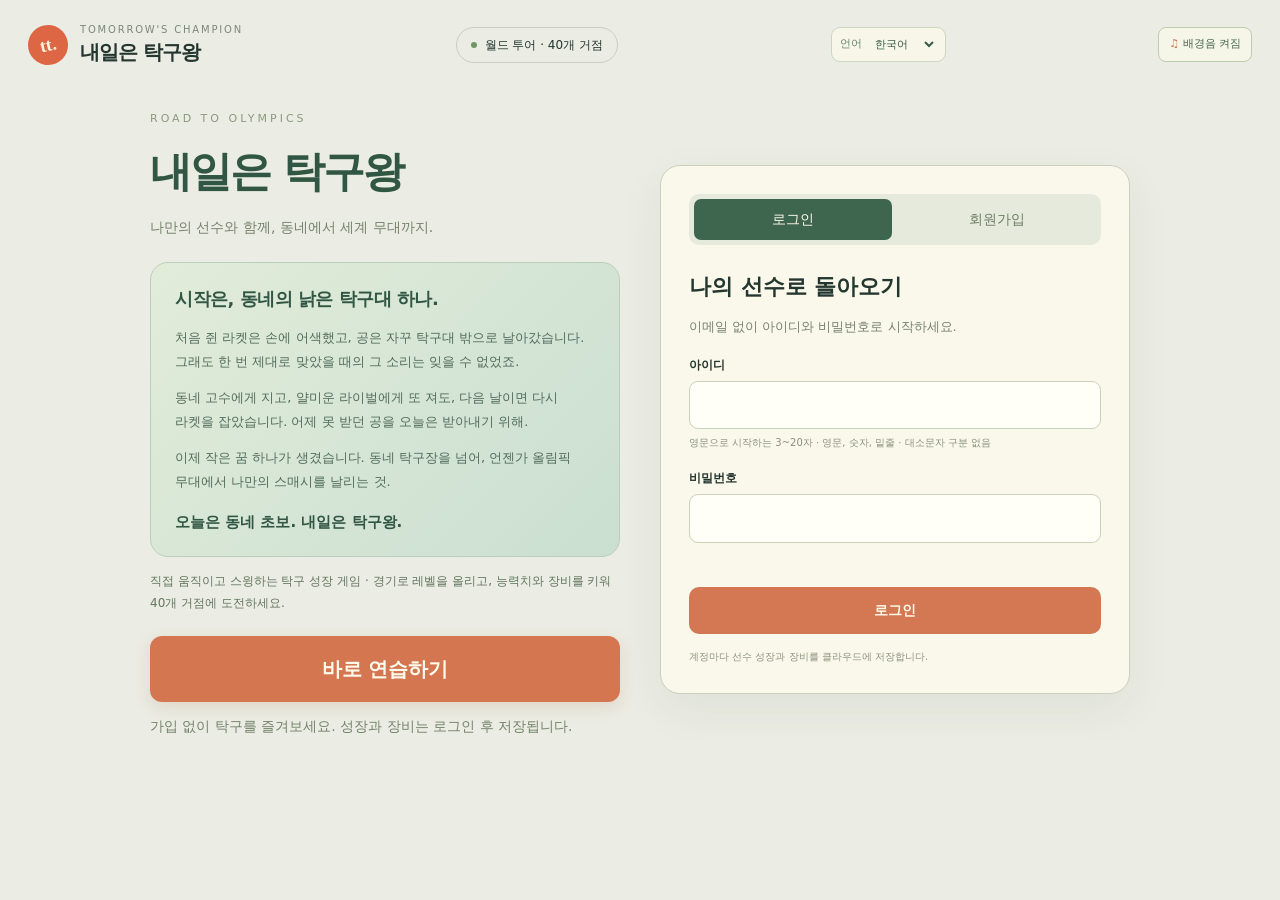
==== commit cd3cc322: "Use Shift for smash and default world map to 65 percent" ====
--- a/index.html
+++ b/index.html
@@ -78,7 +78,7 @@
 <section id="career" class="career" aria-label="선수 성장과 대회"></section>
 <section id="worldHub" class="world-hub" aria-label="올림픽을 향한 월드맵"></section>
 <div id="arena" hidden>
-<div class="toolbar"><div class="camera-group"><span class="label">CAMERA</span><div class="tabs"><button data-view="pov" class="active">1 라켓 시점</button><button data-view="follow">2 선수 뒤</button><button data-view="side">3 측면</button><button data-view="top">4 전체 보기</button></div></div><div class="actions"><button id="reset">시점 초기화</button><button id="swing">스윙 <span style="opacity:.6">SPACE</span></button><button id="smash" title="Shift + SPACE">스매시 ⇧ SPACE</button><button id="highFeed" aria-pressed="false">높은 공 연습</button><button id="play" class="primary">자유 연습 시작</button></div></div>
+<div class="toolbar"><div class="camera-group"><span class="label">CAMERA</span><div class="tabs"><button data-view="pov" class="active">1 라켓 시점</button><button data-view="follow">2 선수 뒤</button><button data-view="side">3 측면</button><button data-view="top">4 전체 보기</button></div></div><div class="actions"><button id="reset">시점 초기화</button><button id="swing">스윙 <span style="opacity:.6">SPACE</span></button><button id="smash" title="Shift">스매시 SHIFT</button><button id="highFeed" aria-pressed="false">높은 공 연습</button><button id="play" class="primary">자유 연습 시작</button></div></div>
 <div id="bossTactic" class="boss-tactic" role="status" hidden></div><div class="feedback-strip"><span class="feedback-idle" aria-hidden="true">타격 피드백 · 타이밍을 맞춰 공을 받아보세요</span><div class="impact-label" id="impactLabel" aria-live="polite"><b></b><span></span></div></div>
 <div id="courtFrame" class="court-frame-slot"><section class="stage" id="stage"><canvas id="game" aria-label="자유롭게 시점을 바꿀 수 있는 3D 탁구클럽"></canvas>
 <div class="impact-flash" id="impactFlash"></div><div class="hud"><div class="location"><small>YOUR JOURNEY STARTS HERE</small><b>오늘도, 한 게임.</b></div><div class="view-tag" id="cameraLabel">라켓 시점</div></div>
@@ -87,6 +87,6 @@
 </section></div>
 <div class="court-controls"><div class="shot-controls"><div class="course-control"><span>코스 · 내 선수 기준</span><div class="course-buttons" role="group" aria-label="타구 코스 선택"><button data-course="-1" aria-pressed="false">↖ 왼쪽 <kbd>J</kbd></button><button data-course="0" class="active" aria-pressed="true">↑ 가운데 <kbd>K</kbd></button><button data-course="1" aria-pressed="false">↗ 오른쪽 <kbd>L</kbd></button></div></div><div class="stroke-control"><span>구질 선택</span><div class="course-buttons" role="group" aria-label="구질 선택"><button data-stroke="drive" class="active" aria-pressed="true">드라이브 <kbd>Z</kbd></button><button data-stroke="cut" aria-pressed="false">커트 <kbd>X</kbd></button></div></div><div class="serve-control"><span id="serveStatus">경기 서브 · 2점마다 교대</span><div class="course-buttons" role="group" aria-label="서브 길이 선택"><button data-serve="short" class="active" aria-pressed="true">짧은 서브 <kbd>C</kbd></button><button data-serve="deep" aria-pressed="false">깊은 서브 <kbd>V</kbd></button></div></div><span class="footing-status" id="footingStatus">발 디딤 · 안정</span><output class="enemy-return-status" id="enemyReturnStatus">상대 리턴 · 대기</output><output id="spinRead" class="spin-read" data-spin="flat" role="status">오는 공의 구질을 보고 리턴하세요.</output><output id="shotResult">안정된 발 디딤은 정확도와 힘을 높입니다.</output></div>
 <div class="mobile touch-deck"><div id="touchStick" class="touch-stick" role="group" aria-label="앞뒤와 좌우 이동"><span class="stick-arrow up">▲</span><span class="stick-arrow left">◀</span><span class="stick-arrow right">▶</span><span class="stick-arrow down">▼</span><span id="touchStickKnob" class="stick-knob"></span></div><span class="touch-move-label">이동</span><div class="touch-hit-buttons"><button id="mobileSwing" class="touch-swing">🏓 <span>스윙</span></button><button id="mobileSmash" class="touch-smash">⚡ <span>스매시</span></button></div></div></div>
-<details class="court-settings"><summary>🔊 음량 · 조작 안내</summary><div class="court-settings-panel"><div class="audio-strip"><button id="soundToggle" aria-pressed="true">소리 켜짐</button><label for="volume">음량 <input id="volume" type="range" min="0" max="100" value="72"></label><output id="volumeValue" for="volume">72%</output><button id="soundPreview">효과음 순서대로 듣기</button><div class="audio-cues" role="group" aria-label="효과음 개별 미리듣기"><button data-sound="center" data-sound-label="중앙 정타 · 단단하고 또렷한 타격음">중앙 정타</button><button data-sound="edge" data-sound-label="끝 빗맞음 · 얇고 거친 소리">끝 빗맞음</button><button data-sound="smash" data-sound-label="스매시 · 묵직한 파열음">스매시</button><button data-sound="critical" data-sound-label="크리티컬 · 선명한 정타음">크리티컬</button><button data-sound="criticalSmash" data-sound-label="크리티컬 스매시 · 충격 + 정타">크리티컬 스매시</button><button data-sound="point" data-sound-label="득점 · 상승 멜로디">득점</button><button data-sound="winner" data-sound-label="결정타 득점 · 승리 팡파르">결정타 득점</button></div><span id="soundStatus" aria-live="polite">스매시 · 크리티컬 · 득점</span></div><div class="status"><span>WASD / 방향키 이동 · SPACE 자동 포핸드·백핸드 · J/K/L 코스 · Z 드라이브 / X 커트 · C/V 서브 길이 · Shift + SPACE 스매시 · 1–4 시점 전환</span><span id="venueCode">LOCAL CLUB / COURT 01</span></div></div></details>
+<details class="court-settings"><summary>🔊 음량 · 조작 안내</summary><div class="court-settings-panel"><div class="audio-strip"><button id="soundToggle" aria-pressed="true">소리 켜짐</button><label for="volume">음량 <input id="volume" type="range" min="0" max="100" value="72"></label><output id="volumeValue" for="volume">72%</output><button id="soundPreview">효과음 순서대로 듣기</button><div class="audio-cues" role="group" aria-label="효과음 개별 미리듣기"><button data-sound="center" data-sound-label="중앙 정타 · 단단하고 또렷한 타격음">중앙 정타</button><button data-sound="edge" data-sound-label="끝 빗맞음 · 얇고 거친 소리">끝 빗맞음</button><button data-sound="smash" data-sound-label="스매시 · 묵직한 파열음">스매시</button><button data-sound="critical" data-sound-label="크리티컬 · 선명한 정타음">크리티컬</button><button data-sound="criticalSmash" data-sound-label="크리티컬 스매시 · 충격 + 정타">크리티컬 스매시</button><button data-sound="point" data-sound-label="득점 · 상승 멜로디">득점</button><button data-sound="winner" data-sound-label="결정타 득점 · 승리 팡파르">결정타 득점</button></div><span id="soundStatus" aria-live="polite">스매시 · 크리티컬 · 득점</span></div><div class="status"><span>WASD / 방향키 이동 · SPACE 자동 포핸드·백핸드 · J/K/L 코스 · Z 드라이브 / X 커트 · C/V 서브 길이 · Shift 스매시 · 1–4 시점 전환</span><span id="venueCode">LOCAL CLUB / COURT 01</span></div></div></details>
 </div>
 </main><script src="./club-locales.js"></script><script src="./club-i18n.js"></script><script src="./club-audio.js"></script><script src="./club-music.js"></script><script src="./club-config.js"></script><script src="./club-auth.js"></script><script src="./club-boot.js"></script></body></html>
--- a/world-map.css
+++ b/world-map.css
@@ -698,3 +698,18 @@
 html[data-input=touch] body[data-surface=court] .feedback-strip .impact-label b{font-size:18px;line-height:22px;letter-spacing:.025em}
 html[data-input=touch] body[data-surface=court] .feedback-strip .impact-label span{display:block;font-size:10px;line-height:13px;margin-top:1px;padding:0;white-space:normal;overflow-wrap:anywhere}
 @media(max-height:520px) and (min-width:600px){html[data-input=touch] body[data-surface=court] #arena{grid-template-rows:auto minmax(44px,auto) minmax(0,1fr) 17px}}
+
+/* Desktop play dedicates the viewport to the match and its controls. */
+@media(min-width:761px){
+ html[data-input=keyboard] body[data-surface=court] .shell{max-width:none;width:100%;padding:6px 10px;gap:4px}
+ html[data-input=keyboard] body[data-surface=court] .shell>header,
+ html[data-input=keyboard] body[data-surface=court] .account-bar{display:none}
+ html[data-input=keyboard] body[data-surface=court] .career-head>div:first-child,
+ html[data-input=keyboard] body[data-surface=court] .career-xp,
+ html[data-input=keyboard] body[data-surface=court] .career-wallet{display:none}
+ html[data-input=keyboard] body[data-surface=court] .career{padding:3px 8px}
+ html[data-input=keyboard] body[data-surface=court] .career-nav{margin-left:auto}
+ html[data-input=keyboard] body[data-surface=court] #arena{gap:4px}
+}
+#courtFullscreen{border:1px solid #b8c9b1;border-radius:7px;background:#e2ebd8;color:#304c3c;white-space:nowrap}
+:fullscreen{background:#ebece3}
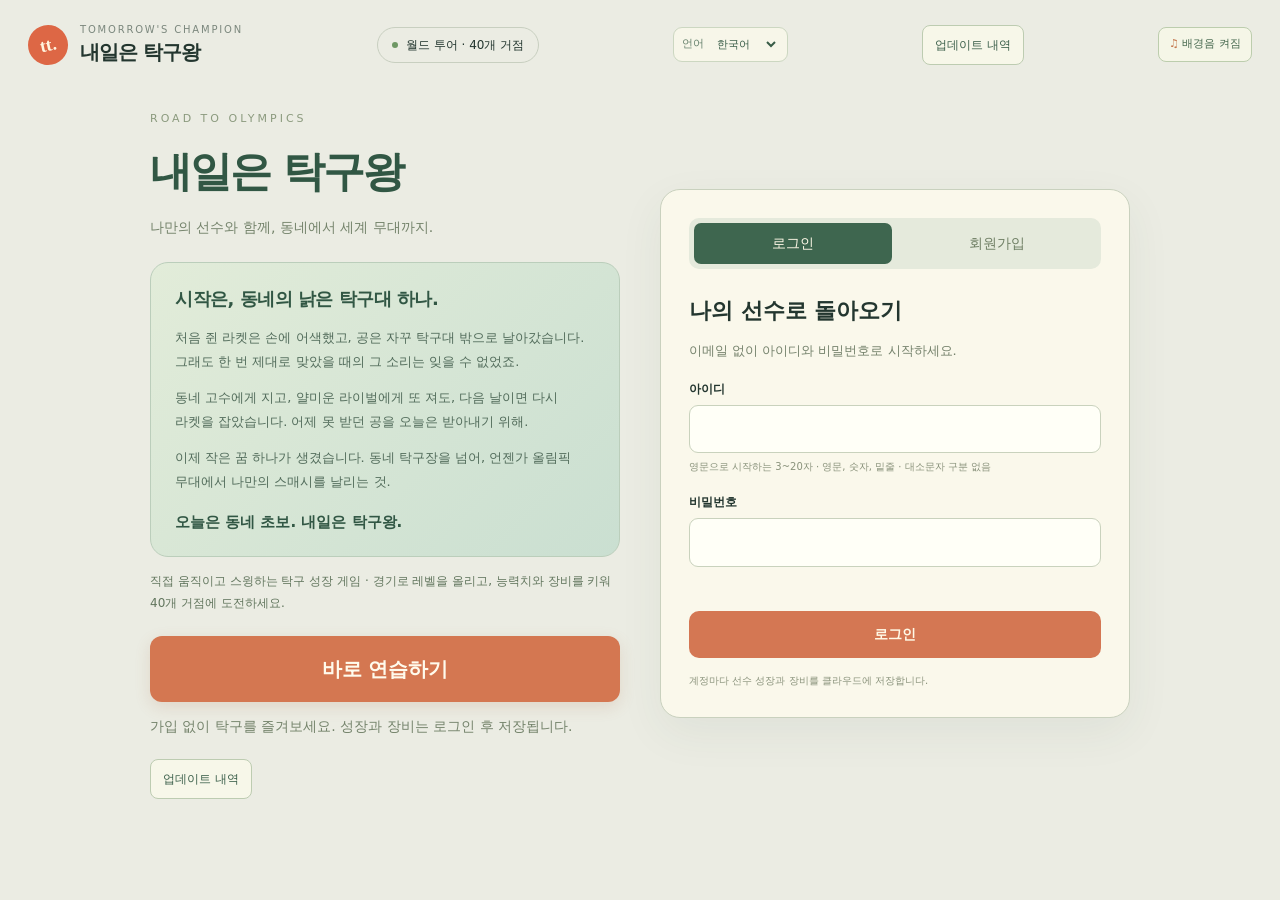
==== commit d79ab807: "Add localized update history accessible before login" ====
--- a/index.html
+++ b/index.html
@@ -89,4 +89,4 @@
 <div class="mobile touch-deck"><div id="touchStick" class="touch-stick" role="group" aria-label="앞뒤와 좌우 이동"><span class="stick-arrow up">▲</span><span class="stick-arrow left">◀</span><span class="stick-arrow right">▶</span><span class="stick-arrow down">▼</span><span id="touchStickKnob" class="stick-knob"></span></div><span class="touch-move-label">이동</span><div class="touch-hit-buttons"><button id="mobileSwing" class="touch-swing">🏓 <span>스윙</span></button><button id="mobileSmash" class="touch-smash">⚡ <span>스매시</span></button></div></div></div>
 <details class="court-settings"><summary>🔊 음량 · 조작 안내</summary><div class="court-settings-panel"><div class="audio-strip"><button id="soundToggle" aria-pressed="true">소리 켜짐</button><label for="volume">음량 <input id="volume" type="range" min="0" max="100" value="72"></label><output id="volumeValue" for="volume">72%</output><button id="soundPreview">효과음 순서대로 듣기</button><div class="audio-cues" role="group" aria-label="효과음 개별 미리듣기"><button data-sound="center" data-sound-label="중앙 정타 · 단단하고 또렷한 타격음">중앙 정타</button><button data-sound="edge" data-sound-label="끝 빗맞음 · 얇고 거친 소리">끝 빗맞음</button><button data-sound="smash" data-sound-label="스매시 · 묵직한 파열음">스매시</button><button data-sound="critical" data-sound-label="크리티컬 · 선명한 정타음">크리티컬</button><button data-sound="criticalSmash" data-sound-label="크리티컬 스매시 · 충격 + 정타">크리티컬 스매시</button><button data-sound="point" data-sound-label="득점 · 상승 멜로디">득점</button><button data-sound="winner" data-sound-label="결정타 득점 · 승리 팡파르">결정타 득점</button></div><span id="soundStatus" aria-live="polite">스매시 · 크리티컬 · 득점</span></div><div class="status"><span>WASD / 방향키 이동 · SPACE 자동 포핸드·백핸드 · J/K/L 코스 · Z 드라이브 / X 커트 · C/V 서브 길이 · Shift 스매시 · 1–4 시점 전환</span><span id="venueCode">LOCAL CLUB / COURT 01</span></div></div></details>
 </div>
-</main><script src="./club-locales.js"></script><script src="./club-i18n.js"></script><script src="./club-audio.js"></script><script src="./club-music.js"></script><script src="./club-config.js"></script><script src="./club-auth.js"></script><script src="./club-boot.js"></script></body></html>+</main><script src="./club-locales.js"></script><script src="./club-i18n.js"></script><script src="./club-audio.js"></script><script src="./club-music.js"></script><script src="./club-config.js"></script><script src="./club-updates.js"></script><script src="./club-auth.js"></script><script src="./club-boot.js"></script></body></html>
--- a/world-map.css
+++ b/world-map.css
@@ -713,3 +713,24 @@
 }
 #courtFullscreen{border:1px solid #b8c9b1;border-radius:7px;background:#e2ebd8;color:#304c3c;white-space:nowrap}
 :fullscreen{background:#ebece3}
+
+.fullscreen-hint{flex:1 0 100%;order:3;margin:0;font-size:11px;line-height:1.5;color:#547148;padding:2px 4px}
+.fullscreen-hint[hidden]{display:none}
+body[data-surface=court] .toolbar:has(.fullscreen-hint:not([hidden])){flex-wrap:wrap!important}
+
+/* Release history is available before login and from the world map. */
+.updates-open{border:1px solid #bdccb1;border-radius:8px;background:#f7f7e9;color:#3c604b;padding:8px 12px;min-height:40px;font-size:12px;white-space:nowrap}
+.shell>header{flex-wrap:wrap}
+.account-intro>.updates-open{margin-top:8px}
+.updates-dialog{width:min(660px,calc(100vw - 24px));max-height:85dvh;overflow:auto;overscroll-behavior:contain;padding:24px;border:1px solid #b9c9b0;border-radius:20px;background:#f8f8ec;color:#294537;box-shadow:0 24px 80px #152d3150}
+.updates-dialog::backdrop{background:#152d3180;backdrop-filter:blur(3px)}
+.updates-heading{display:flex;align-items:center;justify-content:space-between;gap:16px}
+.updates-heading h2{margin:0;font-size:24px}
+.updates-heading button{flex-shrink:0;min-height:40px;padding:7px 14px;border:1px solid #bccdad;border-radius:8px;background:#e7efdd;color:#365540}
+.updates-intro{font-size:12px;color:#708168;margin:10px 0 22px}
+.updates-history article{border-top:1px solid #d4ddc9;padding:20px 0 10px}
+.updates-history time{font-size:12px;color:#a26b38;font-variant-numeric:tabular-nums}
+.updates-history h3{font-size:17px;margin:5px 0 12px}
+.updates-history ul{padding-left:20px;margin:0}
+.updates-history li{font-size:13px;line-height:1.8;margin-bottom:8px;word-break:keep-all;overflow-wrap:anywhere}
+@media(max-width:760px){.updates-dialog{padding:18px;border-radius:14px}.updates-heading h2{font-size:21px}.updates-history li{font-size:12px}}
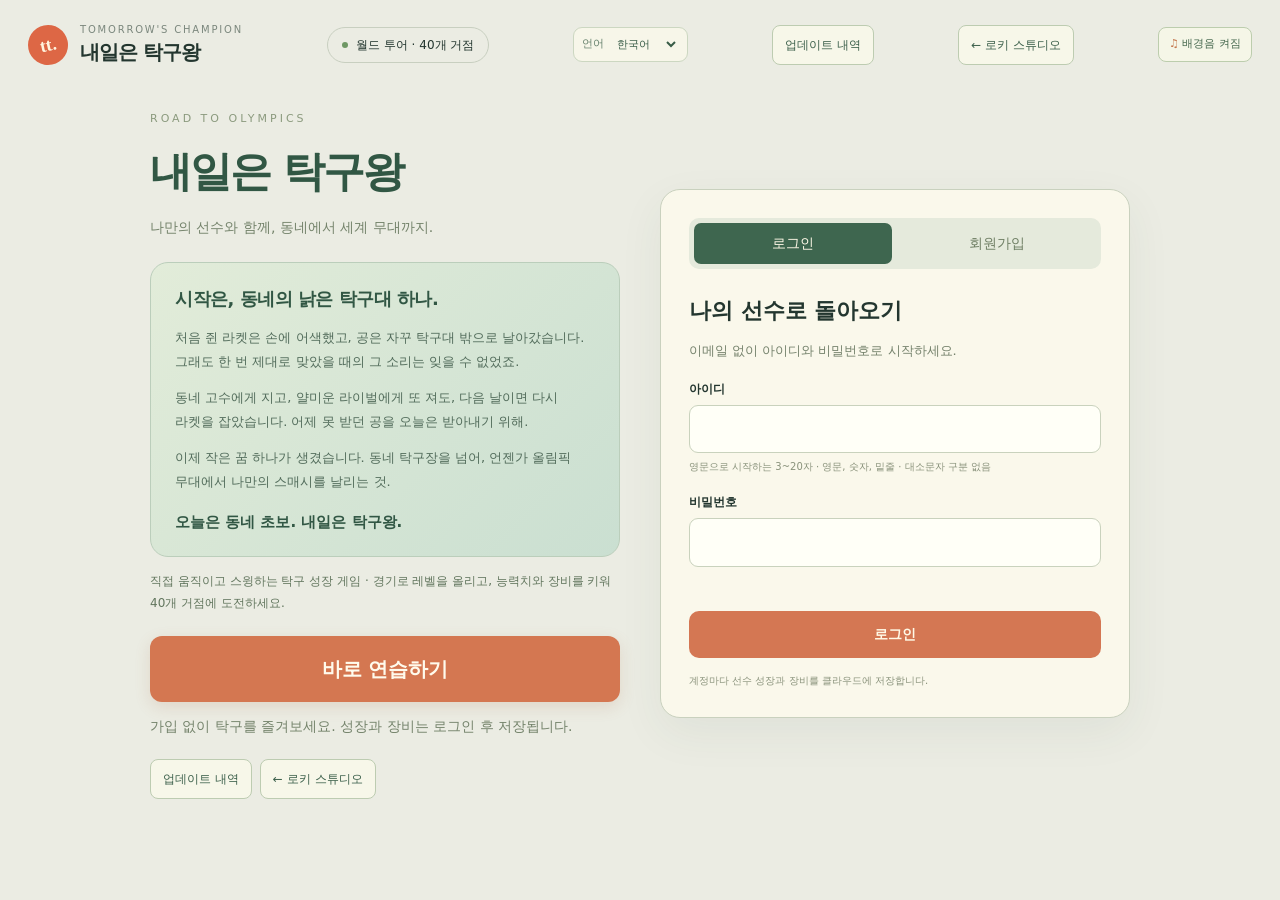
==== commit 879241de: "Move smash to E and update all control guidance" ====
--- a/index.html
+++ b/index.html
@@ -78,7 +78,7 @@
 <section id="career" class="career" aria-label="선수 성장과 대회"></section>
 <section id="worldHub" class="world-hub" aria-label="올림픽을 향한 월드맵"></section>
 <div id="arena" hidden>
-<div class="toolbar"><div class="camera-group"><span class="label">CAMERA</span><div class="tabs"><button data-view="pov" class="active">1 라켓 시점</button><button data-view="follow">2 선수 뒤</button><button data-view="side">3 측면</button><button data-view="top">4 전체 보기</button></div></div><div class="actions"><button id="reset">시점 초기화</button><button id="swing">스윙 <span style="opacity:.6">SPACE</span></button><button id="smash" title="Shift">스매시 SHIFT</button><button id="highFeed" aria-pressed="false">높은 공 연습</button><button id="play" class="primary">자유 연습 시작</button></div></div>
+<div class="toolbar"><div class="camera-group"><span class="label">CAMERA</span><div class="tabs"><button data-view="pov" class="active">1 라켓 시점</button><button data-view="follow">2 선수 뒤</button><button data-view="side">3 측면</button><button data-view="top">4 전체 보기</button></div></div><div class="actions"><button id="reset">시점 초기화</button><button id="swing">스윙 <span style="opacity:.6">SPACE</span></button><button id="smash" title="E">스매시 E</button><button id="highFeed" aria-pressed="false">높은 공 연습</button><button id="play" class="primary">자유 연습 시작</button></div></div>
 <div id="bossTactic" class="boss-tactic" role="status" hidden></div><div class="feedback-strip"><span class="feedback-idle" aria-hidden="true">타격 피드백 · 타이밍을 맞춰 공을 받아보세요</span><div class="impact-label" id="impactLabel" aria-live="polite"><b></b><span></span></div></div>
 <div id="courtFrame" class="court-frame-slot"><section class="stage" id="stage"><canvas id="game" aria-label="자유롭게 시점을 바꿀 수 있는 3D 탁구클럽"></canvas>
 <div class="impact-flash" id="impactFlash"></div><div class="hud"><div class="location"><small>YOUR JOURNEY STARTS HERE</small><b>오늘도, 한 게임.</b></div><div class="view-tag" id="cameraLabel">라켓 시점</div></div>
@@ -87,6 +87,6 @@
 </section></div>
 <div class="court-controls"><div class="shot-controls"><div class="course-control"><span>코스 · 내 선수 기준</span><div class="course-buttons" role="group" aria-label="타구 코스 선택"><button data-course="-1" aria-pressed="false">↖ 왼쪽 <kbd>J</kbd></button><button data-course="0" class="active" aria-pressed="true">↑ 가운데 <kbd>K</kbd></button><button data-course="1" aria-pressed="false">↗ 오른쪽 <kbd>L</kbd></button></div></div><div class="stroke-control"><span>구질 선택</span><div class="course-buttons" role="group" aria-label="구질 선택"><button data-stroke="drive" class="active" aria-pressed="true">드라이브 <kbd>Z</kbd></button><button data-stroke="cut" aria-pressed="false">커트 <kbd>X</kbd></button></div></div><div class="serve-control"><span id="serveStatus">경기 서브 · 2점마다 교대</span><div class="course-buttons" role="group" aria-label="서브 길이 선택"><button data-serve="short" class="active" aria-pressed="true">짧은 서브 <kbd>C</kbd></button><button data-serve="deep" aria-pressed="false">깊은 서브 <kbd>V</kbd></button></div></div><span class="footing-status" id="footingStatus">발 디딤 · 안정</span><output class="enemy-return-status" id="enemyReturnStatus">상대 리턴 · 대기</output><output id="spinRead" class="spin-read" data-spin="flat" role="status">오는 공의 구질을 보고 리턴하세요.</output><output id="shotResult">안정된 발 디딤은 정확도와 힘을 높입니다.</output></div>
 <div class="mobile touch-deck"><div id="touchStick" class="touch-stick" role="group" aria-label="앞뒤와 좌우 이동"><span class="stick-arrow up">▲</span><span class="stick-arrow left">◀</span><span class="stick-arrow right">▶</span><span class="stick-arrow down">▼</span><span id="touchStickKnob" class="stick-knob"></span></div><span class="touch-move-label">이동</span><div class="touch-hit-buttons"><button id="mobileSwing" class="touch-swing">🏓 <span>스윙</span></button><button id="mobileSmash" class="touch-smash">⚡ <span>스매시</span></button></div></div></div>
-<details class="court-settings"><summary>🔊 음량 · 조작 안내</summary><div class="court-settings-panel"><div class="audio-strip"><button id="soundToggle" aria-pressed="true">소리 켜짐</button><label for="volume">음량 <input id="volume" type="range" min="0" max="100" value="72"></label><output id="volumeValue" for="volume">72%</output><button id="soundPreview">효과음 순서대로 듣기</button><div class="audio-cues" role="group" aria-label="효과음 개별 미리듣기"><button data-sound="center" data-sound-label="중앙 정타 · 단단하고 또렷한 타격음">중앙 정타</button><button data-sound="edge" data-sound-label="끝 빗맞음 · 얇고 거친 소리">끝 빗맞음</button><button data-sound="smash" data-sound-label="스매시 · 묵직한 파열음">스매시</button><button data-sound="critical" data-sound-label="크리티컬 · 선명한 정타음">크리티컬</button><button data-sound="criticalSmash" data-sound-label="크리티컬 스매시 · 충격 + 정타">크리티컬 스매시</button><button data-sound="point" data-sound-label="득점 · 상승 멜로디">득점</button><button data-sound="winner" data-sound-label="결정타 득점 · 승리 팡파르">결정타 득점</button></div><span id="soundStatus" aria-live="polite">스매시 · 크리티컬 · 득점</span></div><div class="status"><span>WASD / 방향키 이동 · SPACE 자동 포핸드·백핸드 · J/K/L 코스 · Z 드라이브 / X 커트 · C/V 서브 길이 · Shift 스매시 · 1–4 시점 전환</span><span id="venueCode">LOCAL CLUB / COURT 01</span></div></div></details>
+<details class="court-settings"><summary>🔊 음량 · 조작 안내</summary><div class="court-settings-panel"><div class="audio-strip"><button id="soundToggle" aria-pressed="true">소리 켜짐</button><label for="volume">음량 <input id="volume" type="range" min="0" max="100" value="72"></label><output id="volumeValue" for="volume">72%</output><button id="soundPreview">효과음 순서대로 듣기</button><div class="audio-cues" role="group" aria-label="효과음 개별 미리듣기"><button data-sound="center" data-sound-label="중앙 정타 · 단단하고 또렷한 타격음">중앙 정타</button><button data-sound="edge" data-sound-label="끝 빗맞음 · 얇고 거친 소리">끝 빗맞음</button><button data-sound="smash" data-sound-label="스매시 · 묵직한 파열음">스매시</button><button data-sound="critical" data-sound-label="크리티컬 · 선명한 정타음">크리티컬</button><button data-sound="criticalSmash" data-sound-label="크리티컬 스매시 · 충격 + 정타">크리티컬 스매시</button><button data-sound="point" data-sound-label="득점 · 상승 멜로디">득점</button><button data-sound="winner" data-sound-label="결정타 득점 · 승리 팡파르">결정타 득점</button></div><span id="soundStatus" aria-live="polite">스매시 · 크리티컬 · 득점</span></div><div class="status"><span>WASD / 방향키 이동 · SPACE 자동 포핸드·백핸드 · J/K/L 코스 · Z 드라이브 / X 커트 · C/V 서브 길이 · E 스매시 · 1–4 시점 전환</span><span id="venueCode">LOCAL CLUB / COURT 01</span></div></div></details>
 </div>
 </main><script src="./club-locales.js"></script><script src="./club-i18n.js"></script><script src="./club-audio.js"></script><script src="./club-music.js"></script><script src="./club-config.js"></script><script src="./club-updates.js"></script><script src="./club-auth.js"></script><script src="./club-boot.js"></script></body></html>
--- a/world-map.css
+++ b/world-map.css
@@ -734,3 +734,19 @@
 .updates-history ul{padding-left:20px;margin:0}
 .updates-history li{font-size:13px;line-height:1.8;margin-bottom:8px;word-break:keep-all;overflow-wrap:anywhere}
 @media(max-width:760px){.updates-dialog{padding:18px;border-radius:14px}.updates-heading h2{font-size:21px}.updates-history li{font-size:12px}}
+
+/* A compact charge meter becomes the special-shot button when full. */
+button.special-shot{background:linear-gradient(90deg,#e5c68b var(--charge,0%),#eeeada var(--charge,0%));border:1px solid #c4ac7e;color:#6c4c29;font-size:11px;font-weight:700;white-space:nowrap}
+button.special-shot:disabled{opacity:.7;cursor:default}
+button.special-shot[data-ready=true]:not(:disabled){background:linear-gradient(120deg,#f7df94,#e99a49);border-color:#a57331;color:#5a351d;box-shadow:0 0 0 2px #f5d78377}
+html[data-input=touch] .toolbar #specialShot{display:none}
+.touch-hit-buttons{position:relative}
+html[data-input=touch] body[data-surface=court] .touch-hit-buttons #mobileSpecial{position:absolute;right:0;bottom:calc(100% + 8px);width:100%;height:32px;min-height:32px;border-radius:9px;padding:3px 8px;font-size:11px;pointer-events:auto}
+.feedback-strip .impact-label.special b{color:#ffe098;text-shadow:0 2px 0 #864c28,0 0 18px #f8ce6877;font-size:clamp(24px,3vw,34px)}
+
+.studio-return{display:inline-flex;align-items:center;justify-content:center;gap:4px;min-height:40px;padding:8px 12px;border:1px solid #bdccb1;border-radius:8px;background:#f7f7e9;color:#3c604b;font-size:12px;text-decoration:none;white-space:nowrap}
+.studio-return:hover{background:#e1ebd8}
+.studio-return:focus-visible{outline:3px solid #e89c42;outline-offset:3px}
+.account-intro>.studio-return{margin:8px 0 0 8px}
+body[data-surface=map] .career-nav>.studio-return{display:none}
+body[data-surface=court] .career-nav>.studio-return{min-height:30px;padding:5px 10px;font-size:11px}
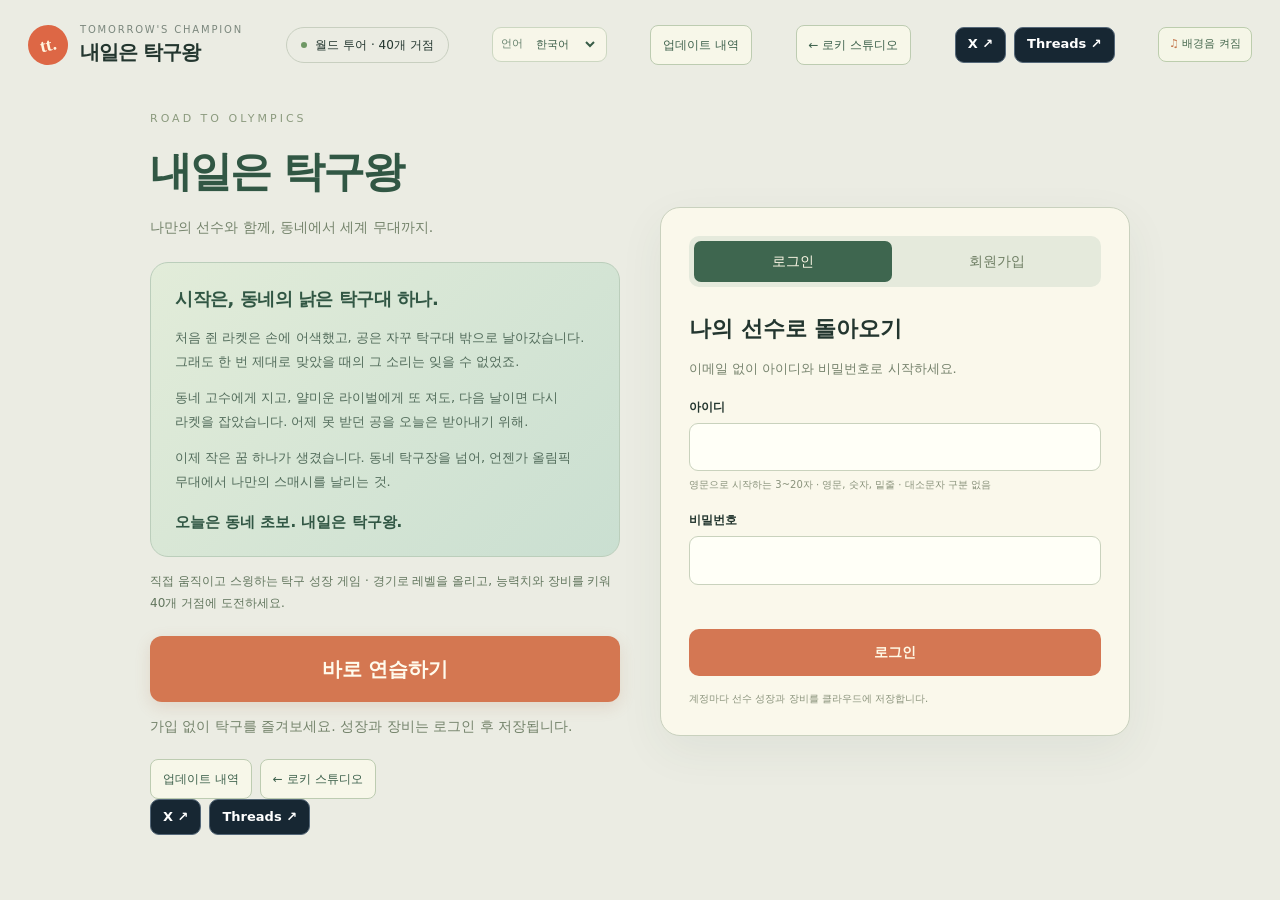
==== commit 115d8575: "Protect saved progress and pause interrupted matches" ====
--- a/index.html
+++ b/index.html
@@ -89,4 +89,4 @@
 <div class="mobile touch-deck"><div id="touchStick" class="touch-stick" role="group" aria-label="앞뒤와 좌우 이동"><span class="stick-arrow up">▲</span><span class="stick-arrow left">◀</span><span class="stick-arrow right">▶</span><span class="stick-arrow down">▼</span><span id="touchStickKnob" class="stick-knob"></span></div><span class="touch-move-label">이동</span><div class="touch-hit-buttons"><button id="mobileSwing" class="touch-swing">🏓 <span>스윙</span></button><button id="mobileSmash" class="touch-smash">⚡ <span>스매시</span></button></div></div></div>
 <details class="court-settings"><summary>🔊 음량 · 조작 안내</summary><div class="court-settings-panel"><div class="audio-strip"><button id="soundToggle" aria-pressed="true">소리 켜짐</button><label for="volume">음량 <input id="volume" type="range" min="0" max="100" value="72"></label><output id="volumeValue" for="volume">72%</output><button id="soundPreview">효과음 순서대로 듣기</button><div class="audio-cues" role="group" aria-label="효과음 개별 미리듣기"><button data-sound="center" data-sound-label="중앙 정타 · 단단하고 또렷한 타격음">중앙 정타</button><button data-sound="edge" data-sound-label="끝 빗맞음 · 얇고 거친 소리">끝 빗맞음</button><button data-sound="smash" data-sound-label="스매시 · 묵직한 파열음">스매시</button><button data-sound="critical" data-sound-label="크리티컬 · 선명한 정타음">크리티컬</button><button data-sound="criticalSmash" data-sound-label="크리티컬 스매시 · 충격 + 정타">크리티컬 스매시</button><button data-sound="point" data-sound-label="득점 · 상승 멜로디">득점</button><button data-sound="winner" data-sound-label="결정타 득점 · 승리 팡파르">결정타 득점</button></div><span id="soundStatus" aria-live="polite">스매시 · 크리티컬 · 득점</span></div><div class="status"><span>WASD / 방향키 이동 · SPACE 자동 포핸드·백핸드 · J/K/L 코스 · Z 드라이브 / X 커트 · C/V 서브 길이 · E 스매시 · 1–4 시점 전환</span><span id="venueCode">LOCAL CLUB / COURT 01</span></div></div></details>
 </div>
-</main><script src="./club-locales.js"></script><script src="./club-i18n.js"></script><script src="./club-audio.js"></script><script src="./club-music.js"></script><script src="./club-config.js"></script><script src="./club-updates.js"></script><script src="./club-auth.js"></script><script src="./club-boot.js"></script></body></html>+</main><script src="./club-locales.js"></script><script src="./club-i18n.js"></script><script src="./club-audio.js"></script><script src="./club-music.js"></script><script src="./club-config.js"></script><script src="./club-updates.js"></script><script src="./club-save-safety.js"></script><script src="./club-auth.js"></script><script src="./club-boot.js"></script></body></html>
--- a/world-map.css
+++ b/world-map.css
@@ -750,3 +750,9 @@
 .account-intro>.studio-return{margin:8px 0 0 8px}
 body[data-surface=map] .career-nav>.studio-return{display:none}
 body[data-surface=court] .career-nav>.studio-return{min-height:30px;padding:5px 10px;font-size:11px}
+/* Reuse the navigation's second row so the recovered toolbar row goes to the court. */
+body[data-surface=map] .career-nav>#courtFullscreen{display:none}
+@media(max-width:760px){
+ html[data-input=touch] body[data-surface=court] .career-nav>#campaignContinue{grid-column:1/3}
+ html[data-input=touch] body[data-surface=court] .career-nav>#courtFullscreen{grid-column:3/-1;min-height:34px}
+}
--- a/club-auth.css
+++ b/club-auth.css
@@ -18,3 +18,7 @@
 .account-choice{grid-column:1/-1;width:min(580px,100%);justify-self:center}.account-choice h2{font-size:23px;margin:0 0 12px}.account-choice>button{display:grid;gap:6px;border:1px solid #c4d2b8;background:#eaf0e0;width:100%;border-radius:12px;padding:16px;margin:12px 0;text-align:left;color:#365e45}.account-choice small{font-size:12px;font-weight:400;color:#748369}
 .account-bar{display:flex;align-items:center;gap:10px;flex-wrap:wrap;margin:12px 0;padding:10px 14px;background:#e2ead8;border:1px solid #c7d3bc;border-radius:11px;font-size:12px;color:#4a6b52}.account-bar #cloudStatus{flex:1;color:#7a896e;font-size:11px}.account-bar button{border:1px solid #bccdad;border-radius:7px;background:#f5f6e7;padding:7px 10px;color:#516f4f;font-size:11px}.account-bar button:disabled{opacity:.45;cursor:default}
 @media(max-width:760px){.auth-gate{grid-template-columns:1fr;gap:18px;margin:24px auto}.account-intro h2{font-size:30px}.account-art{display:none}.account-panel,.account-choice{padding:22px}.account-intro p{margin:6px 0}.account-bar{gap:7px}.account-bar #cloudStatus{flex-basis:100%;order:4}}
+
+/* Roky Studio public social profiles */
+nav.roky-social{display:flex;align-items:center;flex-wrap:wrap;gap:8px;margin:0;padding:0}nav.roky-social a.roky-social-link{display:inline-flex;align-items:center;justify-content:center;gap:7px;min-height:36px;padding:6px 12px;border:1px solid #546778;border-radius:9px;background:#172733;color:#fff;font:600 13px/1.4 system-ui,sans-serif;text-decoration:none;white-space:nowrap;box-sizing:border-box;cursor:pointer}nav.roky-social a.roky-social-link:hover{background:#29465a;border-color:#8badc4}nav.roky-social a.roky-social-link:focus-visible{outline:3px solid #83bfff;outline-offset:3px}
+.shell>header{flex-wrap:wrap;gap:10px}.shell>header .roky-social{flex-shrink:0}
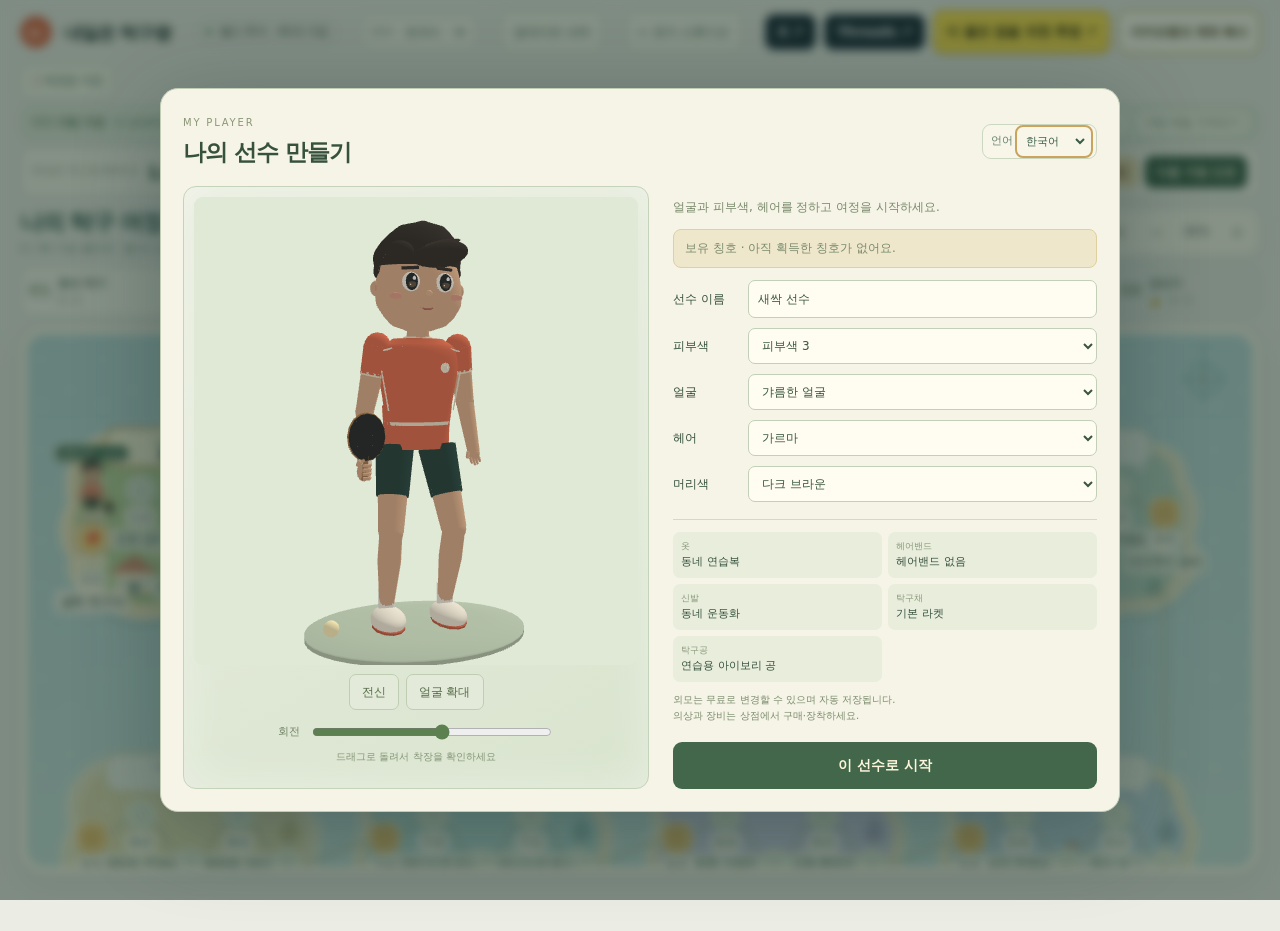
==== commit 99c98220: "Add optional KakaoBank account copy alongside app support" ====
--- a/index.html
+++ b/index.html
@@ -89,4 +89,83 @@
 <div class="mobile touch-deck"><div id="touchStick" class="touch-stick" role="group" aria-label="앞뒤와 좌우 이동"><span class="stick-arrow up">▲</span><span class="stick-arrow left">◀</span><span class="stick-arrow right">▶</span><span class="stick-arrow down">▼</span><span id="touchStickKnob" class="stick-knob"></span></div><span class="touch-move-label">이동</span><div class="touch-hit-buttons"><button id="mobileSwing" class="touch-swing">🏓 <span>스윙</span></button><button id="mobileSmash" class="touch-smash">⚡ <span>스매시</span></button></div></div></div>
 <details class="court-settings"><summary>🔊 음량 · 조작 안내</summary><div class="court-settings-panel"><div class="audio-strip"><button id="soundToggle" aria-pressed="true">소리 켜짐</button><label for="volume">음량 <input id="volume" type="range" min="0" max="100" value="72"></label><output id="volumeValue" for="volume">72%</output><button id="soundPreview">효과음 순서대로 듣기</button><div class="audio-cues" role="group" aria-label="효과음 개별 미리듣기"><button data-sound="center" data-sound-label="중앙 정타 · 단단하고 또렷한 타격음">중앙 정타</button><button data-sound="edge" data-sound-label="끝 빗맞음 · 얇고 거친 소리">끝 빗맞음</button><button data-sound="smash" data-sound-label="스매시 · 묵직한 파열음">스매시</button><button data-sound="critical" data-sound-label="크리티컬 · 선명한 정타음">크리티컬</button><button data-sound="criticalSmash" data-sound-label="크리티컬 스매시 · 충격 + 정타">크리티컬 스매시</button><button data-sound="point" data-sound-label="득점 · 상승 멜로디">득점</button><button data-sound="winner" data-sound-label="결정타 득점 · 승리 팡파르">결정타 득점</button></div><span id="soundStatus" aria-live="polite">스매시 · 크리티컬 · 득점</span></div><div class="status"><span>WASD / 방향키 이동 · SPACE 자동 포핸드·백핸드 · J/K/L 코스 · Z 드라이브 / X 커트 · C/V 서브 길이 · E 스매시 · 1–4 시점 전환</span><span id="venueCode">LOCAL CLUB / COURT 01</span></div></div></details>
 </div>
-</main><script src="./club-locales.js"></script><script src="./club-i18n.js"></script><script src="./club-audio.js"></script><script src="./club-music.js"></script><script src="./club-config.js"></script><script src="./club-updates.js"></script><script src="./club-save-safety.js"></script><script src="./club-auth.js"></script><script src="./club-boot.js"></script></body></html>+</main><script src="./club-locales.js"></script><script src="./club-i18n.js"></script><script src="./club-audio.js"></script><script src="./club-music.js"></script><script src="./club-config.js"></script><script src="./club-updates.js"></script><script src="./club-save-safety.js"></script><script src="./club-auth.js"></script><script src="./club-boot.js"></script>
+<script data-roky-bank-copy>
+/* Roky Studio shared web-only bank account copy. No payment or data collection. */
+(() => {
+  'use strict';
+  if (window.rokyBankCopyInstalled) return;
+  window.rokyBankCopyInstalled = true;
+  const account = '3333071025774';
+  const translations = {
+    ko:['카카오뱅크 계좌 복사','계좌번호를 복사했어요. 은행 앱에서 이체해 주세요.','복사할 수 없어요. 아래 계좌번호를 길게 누르거나 선택해 복사해 주세요.','닫기'],
+    en:['Copy KakaoBank account','Account number copied. You can transfer from your bank app.','Copy unavailable. Select and copy the account number below.','Close'],
+    ja:['カカオバンク口座をコピー','口座番号をコピーしました。銀行アプリで振り込めます。','コピーできません。下の口座番号を選択してコピーしてください。','閉じる'],
+    zh:['复制KakaoBank账号','账号已复制，可在银行应用中转账。','无法复制，请选择并复制下方账号。','关闭'],
+  };
+  function words() {
+    const lang = (window.RokyI18n?.language || document.documentElement.lang || 'ko').slice(0,2);
+    return translations[lang] || translations.ko;
+  }
+  const style = document.createElement('style');
+  style.textContent = '.roky-bank-copy-wrap{display:inline-flex;max-width:100%;vertical-align:middle}.roky-bank-copy{display:inline-flex!important;align-items:center;justify-content:center;min-height:44px;max-width:100%;padding:9px 12px!important;border:1px solid #a28a12!important;border-radius:9px;background:#fffbed!important;color:#342d08!important;font:600 12px/1.5 system-ui,sans-serif!important;white-space:normal;cursor:pointer;box-sizing:border-box;text-align:center}.roky-bank-copy:hover{background:#fff0a3!important}.roky-bank-copy:focus-visible{outline:3px solid #2676c4;outline-offset:3px}.roky-bank-status{position:fixed;z-index:2147483646;bottom:max(20px,env(safe-area-inset-bottom));left:50%;transform:translateX(-50%);width:max-content;max-width:calc(100% - 32px);box-sizing:border-box;border-radius:10px;padding:13px 18px;background:#24372e;color:#fff;font:13px/1.6 system-ui,sans-serif;text-align:center;box-shadow:0 4px 24px #0003}.roky-bank-status[hidden]{display:none}.roky-bank-manual{position:fixed;z-index:2147483647;inset:0;background:#0008;display:grid;place-items:center;padding:20px}.roky-bank-manual>div{width:min(100%,360px);box-sizing:border-box;padding:24px;background:white;border-radius:14px;color:#222;font:14px/1.7 system-ui,sans-serif}.roky-bank-manual input{box-sizing:border-box;display:block;width:100%;padding:12px;font:600 19px/1.5 ui-monospace,monospace;margin:16px 0;color:#222;background:#fff;border:1px solid #bbb;border-radius:6px}.roky-bank-manual button{min-height:44px;padding:8px 16px;font:inherit;cursor:pointer}';
+  document.head.append(style);
+  let notice, noticeTimer;
+  function manual(button) {
+    const [,,message,close] = words();
+    const overlay = document.createElement('div'); overlay.className = 'roky-bank-manual';
+    const panel = document.createElement('div'); panel.setAttribute('role','dialog'); panel.setAttribute('aria-modal','true'); panel.setAttribute('aria-label',words()[0]);
+    const p = document.createElement('p'); p.textContent = message;
+    const label = document.createElement('label'); label.textContent = 'KakaoBank';
+    const input = document.createElement('input'); input.readOnly = true; input.value = account; input.setAttribute('aria-label','KakaoBank');
+    const done = document.createElement('button'); done.textContent = close;
+    const dismiss = () => { overlay.remove(); button.focus(); };
+    done.onclick = dismiss;
+    overlay.addEventListener('keydown',e=>{
+      if(e.key==='Escape'){e.preventDefault();dismiss();}
+      if(e.key==='Tab'){e.preventDefault();(document.activeElement===input?done:input).focus();}
+      e.stopPropagation();
+    });
+    label.append(input); panel.append(p,label,done); overlay.append(panel); document.body.append(overlay); input.focus(); input.select();
+  }
+  async function copy(button) {
+    let copied = false;
+    try { await navigator.clipboard.writeText(account); copied = true; } catch {
+      const input = document.createElement('textarea'); input.value = account; input.readOnly = true;
+      input.style.cssText='position:fixed;left:-9999px;top:0;font-size:16px'; document.body.append(input); input.select();
+      try { copied = document.execCommand('copy'); } catch {}
+      input.remove(); button.focus({preventScroll:true});
+    }
+    if(!copied){manual(button);return;}
+    if(!notice){notice=document.createElement('div');notice.className='roky-bank-status';notice.setAttribute('role','status');notice.setAttribute('aria-live','polite');document.body.append(notice);}
+    notice.textContent=words()[1];notice.hidden=false;clearTimeout(noticeTimer);noticeTimer=setTimeout(()=>notice.hidden=true,4500);
+  }
+  function install() {
+    for(const anchor of document.querySelectorAll('a[href="https://buymeacoffee.com/roky.studio"]')){
+      if(anchor.closest('#bank-transfer') && document.getElementById('bank-account-copy')) continue;
+      let wrap=anchor.nextElementSibling;
+      if(!wrap?.classList.contains('roky-bank-copy-wrap')){
+        wrap=document.createElement('span');wrap.className='roky-bank-copy-wrap';wrap.setAttribute('data-web-only-support','');
+        const button=document.createElement('button');button.type='button';button.className='roky-bank-copy';button.onclick=()=>copy(button);wrap.append(button);anchor.after(wrap);
+      }
+      const button=wrap.querySelector('button');if(button.textContent!==words()[0])button.textContent=words()[0];
+    }
+  }
+  function start(){
+    install();
+    // Some projects render their shared menus after loading, or replace them on navigation.
+    new MutationObserver(install).observe(document.body,{childList:true,subtree:true});
+    new MutationObserver(install).observe(document.documentElement,{attributes:true,attributeFilter:['lang']});
+    window.addEventListener('roky:language',install);
+  }
+  function ready(){
+    // A Next.js layout must finish claiming its server-rendered body before we add a sibling.
+    // Its client component calls this after mount on future source builds as well.
+    if(window.__next_f && !Object.keys(document.body).some(key=>key.startsWith('__reactProps$'))){requestAnimationFrame(ready);return;}
+    start();
+  }
+  if(document.readyState==='complete')ready();else window.addEventListener('load',ready,{once:true});
+})();
+
+</script>
+</body></html>
--- a/club-auth.css
+++ b/club-auth.css
@@ -22,3 +22,9 @@
 /* Roky Studio public social profiles */
 nav.roky-social{display:flex;align-items:center;flex-wrap:wrap;gap:8px;margin:0;padding:0}nav.roky-social a.roky-social-link{display:inline-flex;align-items:center;justify-content:center;gap:7px;min-height:36px;padding:6px 12px;border:1px solid #546778;border-radius:9px;background:#172733;color:#fff;font:600 13px/1.4 system-ui,sans-serif;text-decoration:none;white-space:nowrap;box-sizing:border-box;cursor:pointer}nav.roky-social a.roky-social-link:hover{background:#29465a;border-color:#8badc4}nav.roky-social a.roky-social-link:focus-visible{outline:3px solid #83bfff;outline-offset:3px}
 .shell>header{flex-wrap:wrap;gap:10px}.shell>header .roky-social{flex-shrink:0}
+
+/* Web bank transfer: keep Play distribution policy separate. */
+nav.roky-social a.roky-transfer-link,a.roky-transfer-link{display:inline-flex;align-items:center;justify-content:center;gap:6px;min-height:44px;padding:8px 12px;box-sizing:border-box;border:1px solid #a28a12;border-radius:9px;background:#ffe14c;color:#242000;font:600 13px/1.4 system-ui,sans-serif;text-decoration:none;white-space:nowrap}nav.roky-social a.roky-transfer-link:hover,a.roky-transfer-link:hover{background:#ffed91;color:#242000}nav.roky-social a.roky-transfer-link:focus-visible,a.roky-transfer-link:focus-visible{outline:3px solid #2676c4;outline-offset:3px}
+
+/* Local saves can be backed up without an account. */
+.local-save-bar>span:not(:empty){font-size:11px}.local-save-bar>span:first-of-type{flex:1 1 260px}.local-save-bar select{max-width:100%;min-height:36px;padding:5px;border:1px solid #bccdad;border-radius:7px;background:#f5f6e7;color:#365e45}.local-save-bar #localSaveStatus:empty{display:none}.local-save-bar #localSaveStatus{flex-basis:100%}.local-feedback-link{display:inline-flex;align-items:center;min-height:36px;padding:6px 9px;border:1px solid #c9d2bd;border-radius:7px;color:#456b58;background:#e7eddf;text-decoration:none;font-size:12px}.local-feedback-link:focus-visible{outline:3px solid #e89c42;outline-offset:3px}
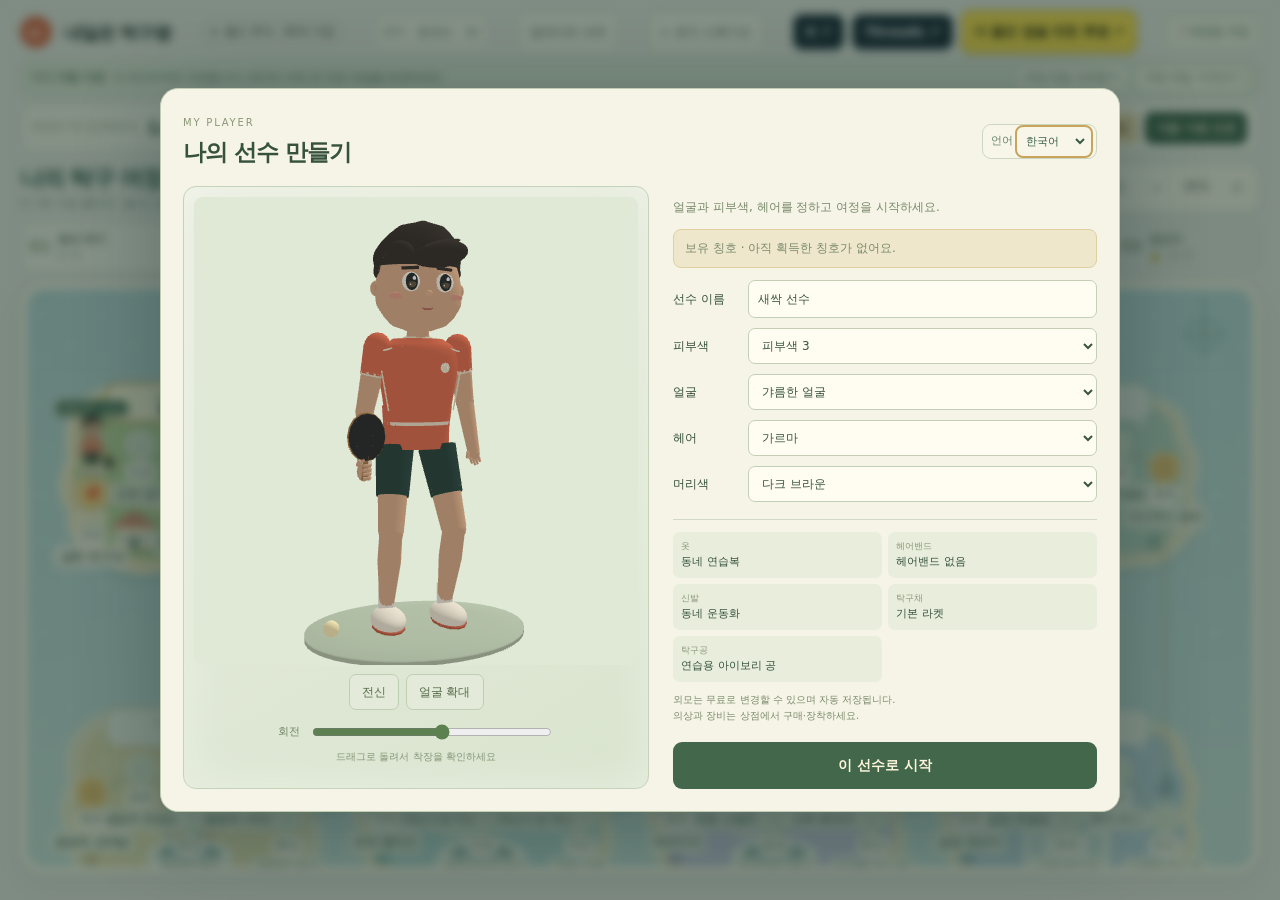
==== commit e06ac812: "Use one support button to choose Coffee or KakaoBank account copy" ====
--- a/index.html
+++ b/index.html
@@ -91,77 +91,75 @@
 </div>
 </main><script src="./club-locales.js"></script><script src="./club-i18n.js"></script><script src="./club-audio.js"></script><script src="./club-music.js"></script><script src="./club-config.js"></script><script src="./club-updates.js"></script><script src="./club-save-safety.js"></script><script src="./club-auth.js"></script><script src="./club-boot.js"></script>
 <script data-roky-bank-copy>
-/* Roky Studio shared web-only bank account copy. No payment or data collection. */
+/* One web support button, two optional methods. No payments or data collection. */
 (() => {
   'use strict';
   if (window.rokyBankCopyInstalled) return;
   window.rokyBankCopyInstalled = true;
   const account = '3333071025774';
+  const url = 'https://buymeacoffee.com/roky.studio';
   const translations = {
-    ko:['카카오뱅크 계좌 복사','계좌번호를 복사했어요. 은행 앱에서 이체해 주세요.','복사할 수 없어요. 아래 계좌번호를 길게 누르거나 선택해 복사해 주세요.','닫기'],
-    en:['Copy KakaoBank account','Account number copied. You can transfer from your bank app.','Copy unavailable. Select and copy the account number below.','Close'],
-    ja:['カカオバンク口座をコピー','口座番号をコピーしました。銀行アプリで振り込めます。','コピーできません。下の口座番号を選択してコピーしてください。','閉じる'],
-    zh:['复制KakaoBank账号','账号已复制，可在银行应用中转账。','无法复制，请选择并复制下方账号。','关闭'],
+    ko:['후원 방법 선택','더 좋은 앱을 만들기 위한 자율 후원입니다.','Buy Me a Coffee ↗','카카오뱅크 계좌 복사','계좌번호를 복사했어요. 은행 앱에서 이체해 주세요.','복사할 수 없어요. 아래 번호를 직접 선택해 복사해 주세요.','닫기'],
+    en:['Choose how to support','Optional support for building better apps.','Buy Me a Coffee ↗','Copy KakaoBank account','Account number copied. You can transfer from your bank app.','Copy unavailable. Select and copy the number below.','Close'],
+    ja:['応援方法を選択','より良いアプリづくりへの任意のご支援です。','Buy Me a Coffee ↗','カカオバンク口座をコピー','口座番号をコピーしました。銀行アプリで振り込めます。','コピーできません。下の番号を選択してコピーしてください。','閉じる'],
+    zh:['选择赞助方式','自愿支持开发更好的应用。','Buy Me a Coffee ↗','复制KakaoBank账号','账号已复制，可在银行应用中转账。','无法复制，请手动选择并复制下方账号。','关闭'],
   };
-  function words() {
-    const lang = (window.RokyI18n?.language || document.documentElement.lang || 'ko').slice(0,2);
-    return translations[lang] || translations.ko;
-  }
+  const words = () => translations[(window.RokyI18n?.language || document.documentElement.lang || 'ko').slice(0,2)] || translations.ko;
   const style = document.createElement('style');
-  style.textContent = '.roky-bank-copy-wrap{display:inline-flex;max-width:100%;vertical-align:middle}.roky-bank-copy{display:inline-flex!important;align-items:center;justify-content:center;min-height:44px;max-width:100%;padding:9px 12px!important;border:1px solid #a28a12!important;border-radius:9px;background:#fffbed!important;color:#342d08!important;font:600 12px/1.5 system-ui,sans-serif!important;white-space:normal;cursor:pointer;box-sizing:border-box;text-align:center}.roky-bank-copy:hover{background:#fff0a3!important}.roky-bank-copy:focus-visible{outline:3px solid #2676c4;outline-offset:3px}.roky-bank-status{position:fixed;z-index:2147483646;bottom:max(20px,env(safe-area-inset-bottom));left:50%;transform:translateX(-50%);width:max-content;max-width:calc(100% - 32px);box-sizing:border-box;border-radius:10px;padding:13px 18px;background:#24372e;color:#fff;font:13px/1.6 system-ui,sans-serif;text-align:center;box-shadow:0 4px 24px #0003}.roky-bank-status[hidden]{display:none}.roky-bank-manual{position:fixed;z-index:2147483647;inset:0;background:#0008;display:grid;place-items:center;padding:20px}.roky-bank-manual>div{width:min(100%,360px);box-sizing:border-box;padding:24px;background:white;border-radius:14px;color:#222;font:14px/1.7 system-ui,sans-serif}.roky-bank-manual input{box-sizing:border-box;display:block;width:100%;padding:12px;font:600 19px/1.5 ui-monospace,monospace;margin:16px 0;color:#222;background:#fff;border:1px solid #bbb;border-radius:6px}.roky-bank-manual button{min-height:44px;padding:8px 16px;font:inherit;cursor:pointer}';
+  style.textContent = '.roky-support-dialog{width:min(390px,calc(100% - 32px));box-sizing:border-box;max-height:85dvh;overflow:auto;border:1px solid #dedfd5;border-radius:16px;padding:24px;background:#fffef9;color:#263c30;font:14px/1.7 system-ui,sans-serif;text-align:left;box-shadow:0 12px 60px #0003}.roky-support-dialog::backdrop{background:#14271e88}.roky-support-head{display:flex;align-items:center;justify-content:space-between;gap:12px}.roky-support-head h2{font-size:18px;margin:0}.roky-support-close{background:transparent!important;color:#263c30!important;border:0!important;font:24px/1 system-ui!important;min-width:44px;min-height:44px;cursor:pointer}.roky-support-dialog p{font:13px/1.7 system-ui,sans-serif;color:#596c5d;margin:12px 0 18px}.roky-support-choices{display:grid;gap:10px}.roky-support-choices a,.roky-support-choices button{display:flex!important;align-items:center;justify-content:center;box-sizing:border-box;width:100%;max-width:100%;min-height:48px;padding:12px!important;border:1px solid #b09d45!important;border-radius:9px;background:#ffe569!important;color:#302b0d!important;font:600 14px/1.5 system-ui,sans-serif!important;text-align:center;white-space:normal;text-decoration:none;cursor:pointer}.roky-support-choices .roky-bank-copy{background:#fffbed!important}.roky-support-dialog :focus-visible{outline:3px solid #2676c4;outline-offset:3px}.roky-support-dialog .roky-bank-status{margin-bottom:0;color:#355b39}.roky-support-dialog input{display:block;box-sizing:border-box;width:100%;padding:12px;border:1px solid #bbb;border-radius:7px;font:600 19px/1.5 ui-monospace,monospace;color:#222;background:#fff}.roky-support-dialog [hidden]{display:none!important}';
   document.head.append(style);
-  let notice, noticeTimer;
-  function manual(button) {
-    const [,,message,close] = words();
-    const overlay = document.createElement('div'); overlay.className = 'roky-bank-manual';
-    const panel = document.createElement('div'); panel.setAttribute('role','dialog'); panel.setAttribute('aria-modal','true'); panel.setAttribute('aria-label',words()[0]);
-    const p = document.createElement('p'); p.textContent = message;
-    const label = document.createElement('label'); label.textContent = 'KakaoBank';
-    const input = document.createElement('input'); input.readOnly = true; input.value = account; input.setAttribute('aria-label','KakaoBank');
-    const done = document.createElement('button'); done.textContent = close;
-    const dismiss = () => { overlay.remove(); button.focus(); };
-    done.onclick = dismiss;
-    overlay.addEventListener('keydown',e=>{
-      if(e.key==='Escape'){e.preventDefault();dismiss();}
-      if(e.key==='Tab'){e.preventDefault();(document.activeElement===input?done:input).focus();}
-      e.stopPropagation();
-    });
-    label.append(input); panel.append(p,label,done); overlay.append(panel); document.body.append(overlay); input.focus(); input.select();
-  }
-  async function copy(button) {
+  const registered = new WeakSet();
+  let dialog, trigger;
+  async function copy(button, status, number) {
     let copied = false;
     try { await navigator.clipboard.writeText(account); copied = true; } catch {
-      const input = document.createElement('textarea'); input.value = account; input.readOnly = true;
-      input.style.cssText='position:fixed;left:-9999px;top:0;font-size:16px'; document.body.append(input); input.select();
+      const field = document.createElement('textarea'); field.value = account; field.readOnly = true;
+      field.style.cssText='position:fixed;left:-9999px;top:0;font-size:16px'; dialog.append(field); field.select();
       try { copied = document.execCommand('copy'); } catch {}
-      input.remove(); button.focus({preventScroll:true});
+      field.remove(); button.focus({preventScroll:true});
     }
-    if(!copied){manual(button);return;}
-    if(!notice){notice=document.createElement('div');notice.className='roky-bank-status';notice.setAttribute('role','status');notice.setAttribute('aria-live','polite');document.body.append(notice);}
-    notice.textContent=words()[1];notice.hidden=false;clearTimeout(noticeTimer);noticeTimer=setTimeout(()=>notice.hidden=true,4500);
+    status.textContent = words()[copied ? 4 : 5];
+    number.hidden = copied;
+    if(!copied){number.focus();number.select();}
+  }
+  function open(anchor) {
+    if(dialog?.open) return;
+    trigger = anchor;
+    if(!dialog){
+      dialog=document.createElement('dialog');dialog.className='roky-support-dialog';dialog.setAttribute('aria-labelledby','roky-support-title');
+      dialog.addEventListener('close',()=>{window.dispatchEvent(new CustomEvent('roky:support',{detail:false}));if(trigger?.isConnected)trigger.focus({preventScroll:true});});
+      dialog.addEventListener('keydown',e=>e.stopPropagation());document.body.append(dialog);
+    }
+    dialog.replaceChildren();
+    const w=words(),head=document.createElement('div');head.className='roky-support-head';
+    const title=document.createElement('h2');title.id='roky-support-title';title.textContent=w[0];
+    const close=document.createElement('button');close.type='button';close.className='roky-support-close';close.textContent='×';close.setAttribute('aria-label',w[6]);close.onclick=()=>dialog.close();
+    head.append(title,close);
+    const purpose=document.createElement('p');purpose.textContent=w[1];
+    const choices=document.createElement('div');choices.className='roky-support-choices';
+    const coffee=document.createElement('a');coffee.href=url;coffee.target='_blank';coffee.rel='noopener noreferrer';coffee.textContent=w[2];coffee.onclick=()=>dialog.close();
+    const button=document.createElement('button');button.type='button';button.className='roky-bank-copy';button.textContent=w[3];
+    const status=document.createElement('p');status.className='roky-bank-status';status.setAttribute('role','status');status.setAttribute('aria-live','polite');
+    const number=document.createElement('input');number.className='roky-bank-manual';number.readOnly=true;number.value=account;number.hidden=true;number.setAttribute('aria-label','KakaoBank');
+    button.onclick=()=>copy(button,status,number);choices.append(coffee,button);dialog.append(head,purpose,choices,status,number);window.dispatchEvent(new CustomEvent('roky:support',{detail:true}));dialog.showModal();coffee.focus();
   }
   function install() {
-    for(const anchor of document.querySelectorAll('a[href="https://buymeacoffee.com/roky.studio"]')){
-      if(anchor.closest('#bank-transfer') && document.getElementById('bank-account-copy')) continue;
-      let wrap=anchor.nextElementSibling;
-      if(!wrap?.classList.contains('roky-bank-copy-wrap')){
-        wrap=document.createElement('span');wrap.className='roky-bank-copy-wrap';wrap.setAttribute('data-web-only-support','');
-        const button=document.createElement('button');button.type='button';button.className='roky-bank-copy';button.onclick=()=>copy(button);wrap.append(button);anchor.after(wrap);
+    for(const anchor of document.querySelectorAll('a[href="'+url+'"]')){
+      if(anchor.closest('.roky-support-dialog'))continue;
+      if(anchor.closest('#bank-transfer'))for(const selector of ['#bank-account-copy','.bank-support-account','#bank-copy-status']){
+        const old=document.querySelector(selector);if(old){old.hidden=true;old.style.setProperty('display','none','important');}
       }
-      const button=wrap.querySelector('button');if(button.textContent!==words()[0])button.textContent=words()[0];
+      if(anchor.nextElementSibling?.classList.contains('roky-bank-copy-wrap'))anchor.nextElementSibling.remove();
+      anchor.setAttribute('role','button');anchor.setAttribute('aria-haspopup','dialog');anchor.setAttribute('aria-label',words()[0]);
+      if(registered.has(anchor))continue;
+      registered.add(anchor);
+      anchor.addEventListener('click',event=>{event.preventDefault();event.stopPropagation();open(anchor);});
+      anchor.addEventListener('keydown',event=>{if(event.key===' '){event.preventDefault();event.stopPropagation();open(anchor);}});
     }
   }
-  function start(){
-    install();
-    // Some projects render their shared menus after loading, or replace them on navigation.
-    new MutationObserver(install).observe(document.body,{childList:true,subtree:true});
-    new MutationObserver(install).observe(document.documentElement,{attributes:true,attributeFilter:['lang']});
-    window.addEventListener('roky:language',install);
-  }
+  function start(){install();new MutationObserver(install).observe(document.body,{childList:true,subtree:true});new MutationObserver(install).observe(document.documentElement,{attributes:true,attributeFilter:['lang']});window.addEventListener('roky:language',install);}
   function ready(){
-    // A Next.js layout must finish claiming its server-rendered body before we add a sibling.
-    // Its client component calls this after mount on future source builds as well.
-    if(window.__next_f && !Object.keys(document.body).some(key=>key.startsWith('__reactProps$'))){requestAnimationFrame(ready);return;}
+    if(window.__next_f&&!Object.keys(document.body).some(key=>key.startsWith('__reactProps$'))){requestAnimationFrame(ready);return;}
     start();
   }
   if(document.readyState==='complete')ready();else window.addEventListener('load',ready,{once:true});
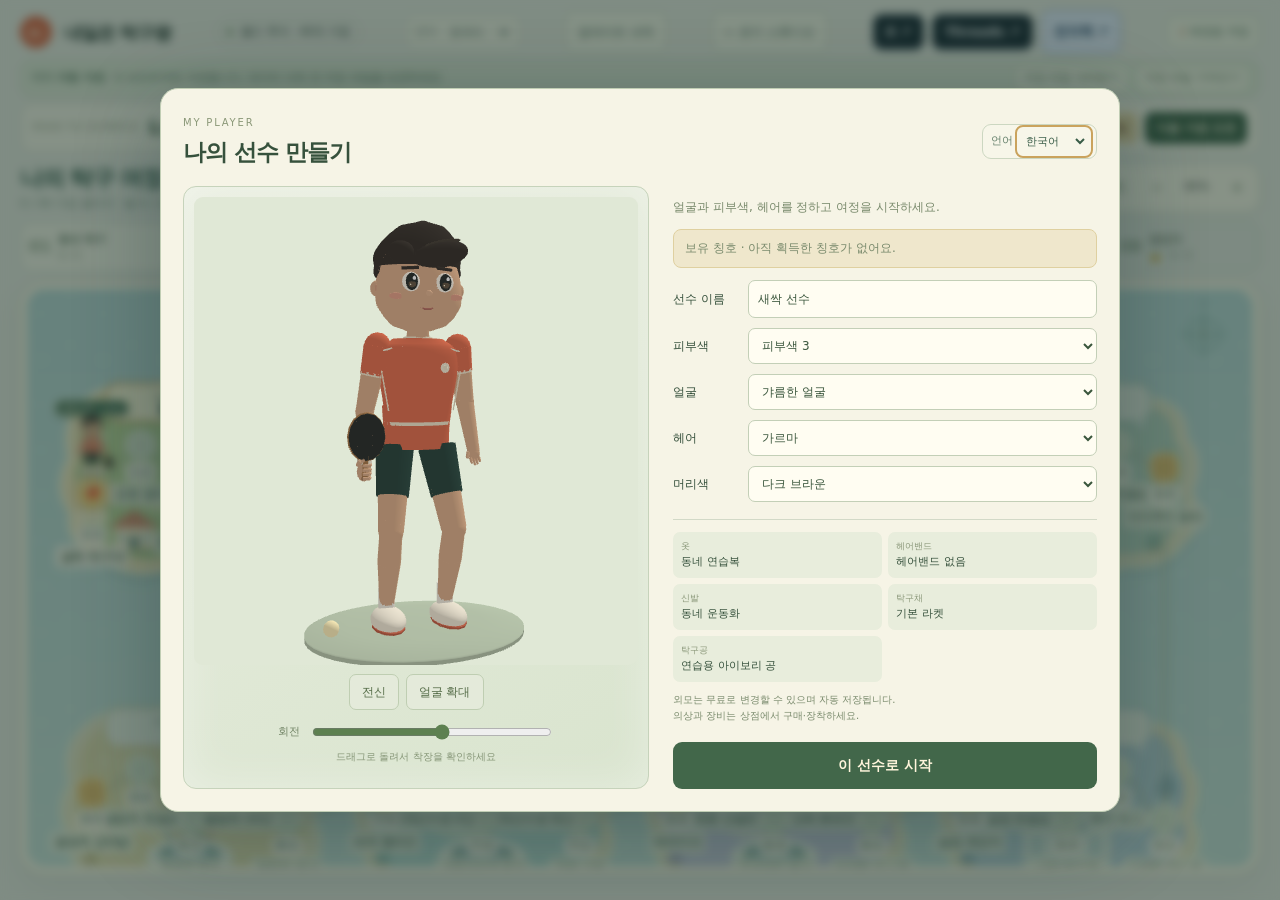
==== commit aed99d62: "Hide support entry points on games and Studio homepage" ====
--- a/index.html
+++ b/index.html
@@ -72,6 +72,17 @@
 @media(max-width:760px){.career{padding:10px}.career-head{gap:8px}.career-head>div:first-child{width:100%;gap:8px}.career-head small{display:none}.career-head strong{font-size:19px}.career-head button{padding:9px 12px;font-size:12px}.career-stats{grid-template-columns:1fr;gap:6px}.career-stat{padding:8px}.career-road{grid-template-columns:repeat(4,minmax(0,1fr))}}
 </style>
 <link rel="stylesheet" href="./world-map.css"><link rel="stylesheet" href="./club-auth.css">
+
+<style data-roky-support-hidden>
+/* Support is hidden on games and the Studio homepage (2026-11-02). */
+.roky-support-footer,
+[data-web-only-support],
+.roky-support-dialog,
+#bank-transfer,
+a[href*="buymeacoffee.com/roky.studio"],
+a[href="https://mcroky.github.io/roky-studio/#bank-transfer"],
+a[href="#bank-transfer"] { display: none !important; }
+</style>
 </head>
 <body><main class="shell">
 <header><div class="brand"><div class="mark">tt.</div><div><div class="eyebrow">TOMORROW'S CHAMPION</div><h1>내일은 탁구왕</h1></div></div><div class="club"><i class="dot"></i> 월드 투어 · 40개 거점</div></header>
--- a/club-auth.css
+++ b/club-auth.css
@@ -28,3 +28,6 @@
 
 /* Local saves can be backed up without an account. */
 .local-save-bar>span:not(:empty){font-size:11px}.local-save-bar>span:first-of-type{flex:1 1 260px}.local-save-bar select{max-width:100%;min-height:36px;padding:5px;border:1px solid #bccdad;border-radius:7px;background:#f5f6e7;color:#365e45}.local-save-bar #localSaveStatus:empty{display:none}.local-save-bar #localSaveStatus{flex-basis:100%}.local-feedback-link{display:inline-flex;align-items:center;min-height:36px;padding:6px 9px;border:1px solid #c9d2bd;border-radius:7px;color:#456b58;background:#e7eddf;text-decoration:none;font-size:12px}.local-feedback-link:focus-visible{outline:3px solid #e89c42;outline-offset:3px}
+
+/* Roky Studio ebook destination */
+nav.roky-social a.roky-ebook-link,a.roky-ebook-link{display:inline-flex;align-items:center;justify-content:center;gap:6px;box-sizing:border-box;min-height:44px;padding:8px 12px;border:1px solid #849ab8;border-radius:9px;background:#e7efff;color:#17365d;font:600 13px/1.4 system-ui,sans-serif;text-decoration:none;white-space:nowrap}nav.roky-social a.roky-ebook-link:hover,a.roky-ebook-link:hover{background:#cedfff;color:#17365d}nav.roky-social a.roky-ebook-link:focus-visible,a.roky-ebook-link:focus-visible{outline:3px solid #2469bd;outline-offset:3px}
